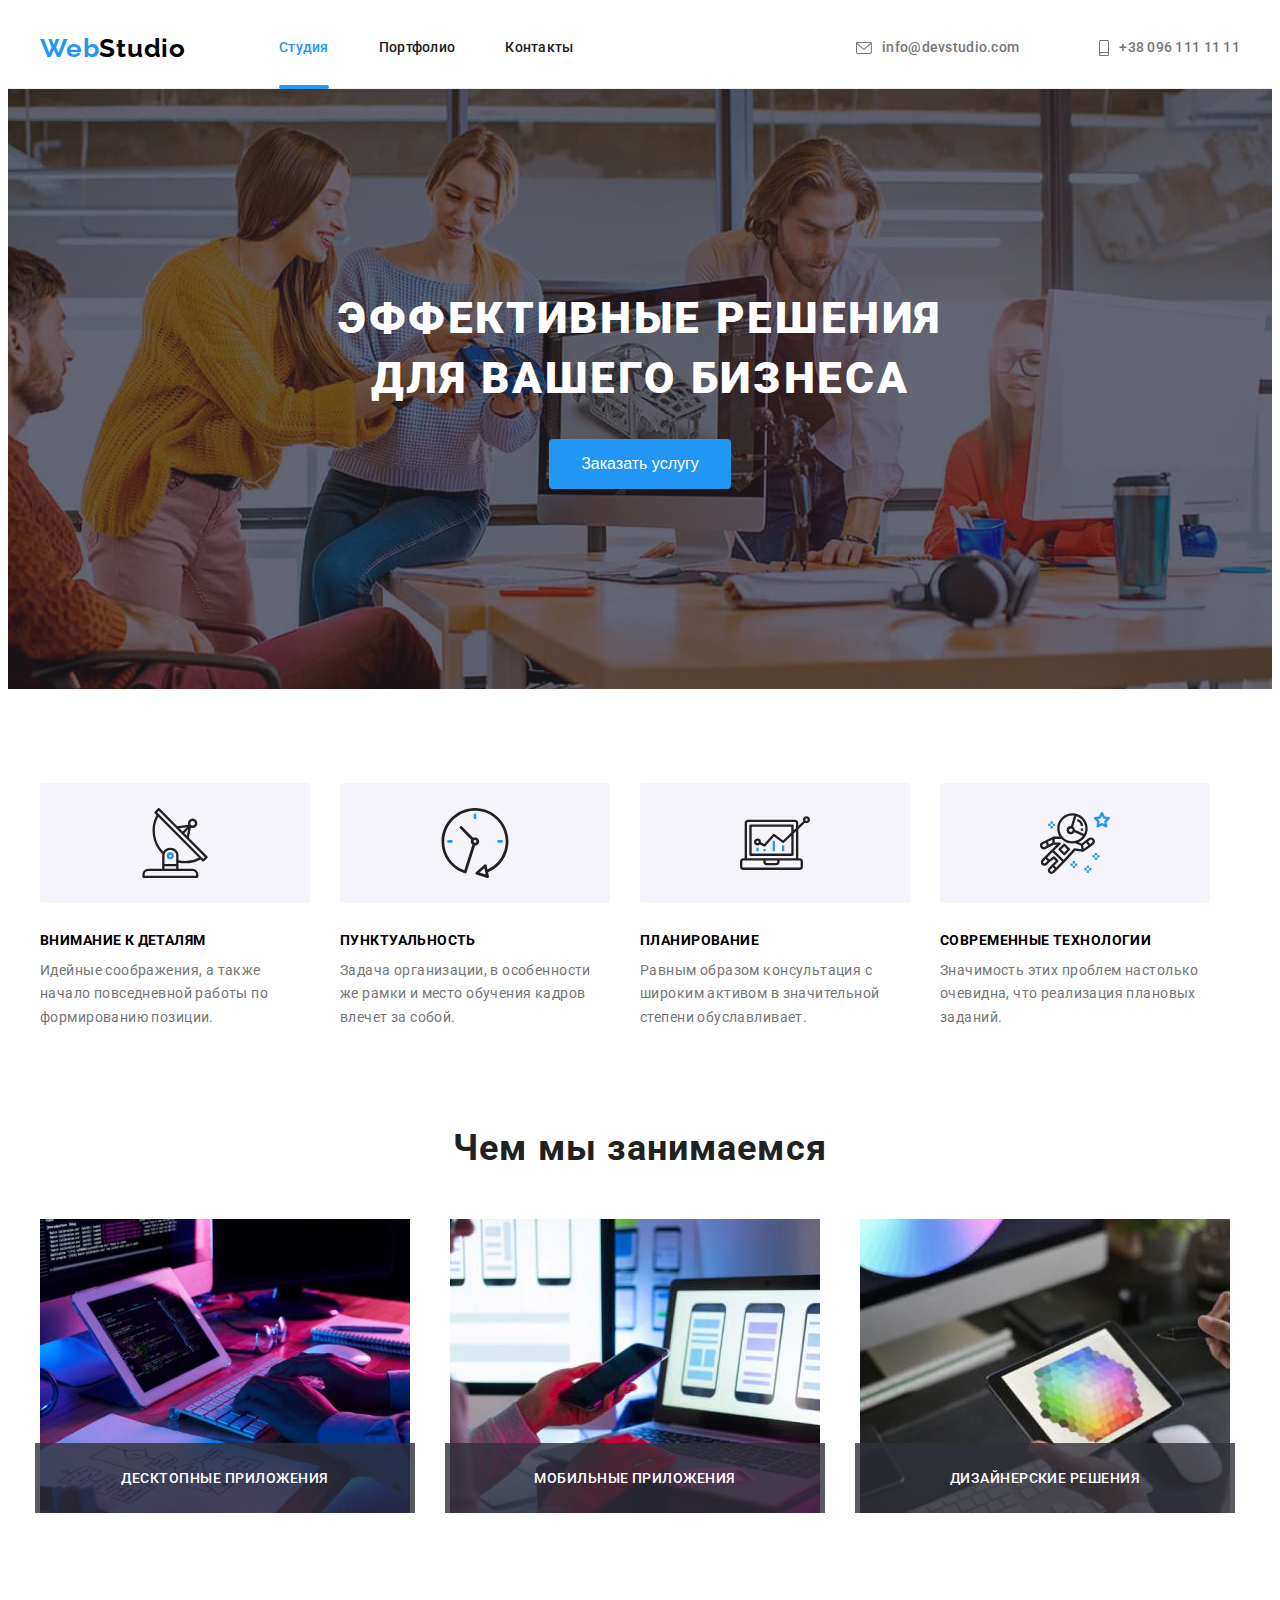
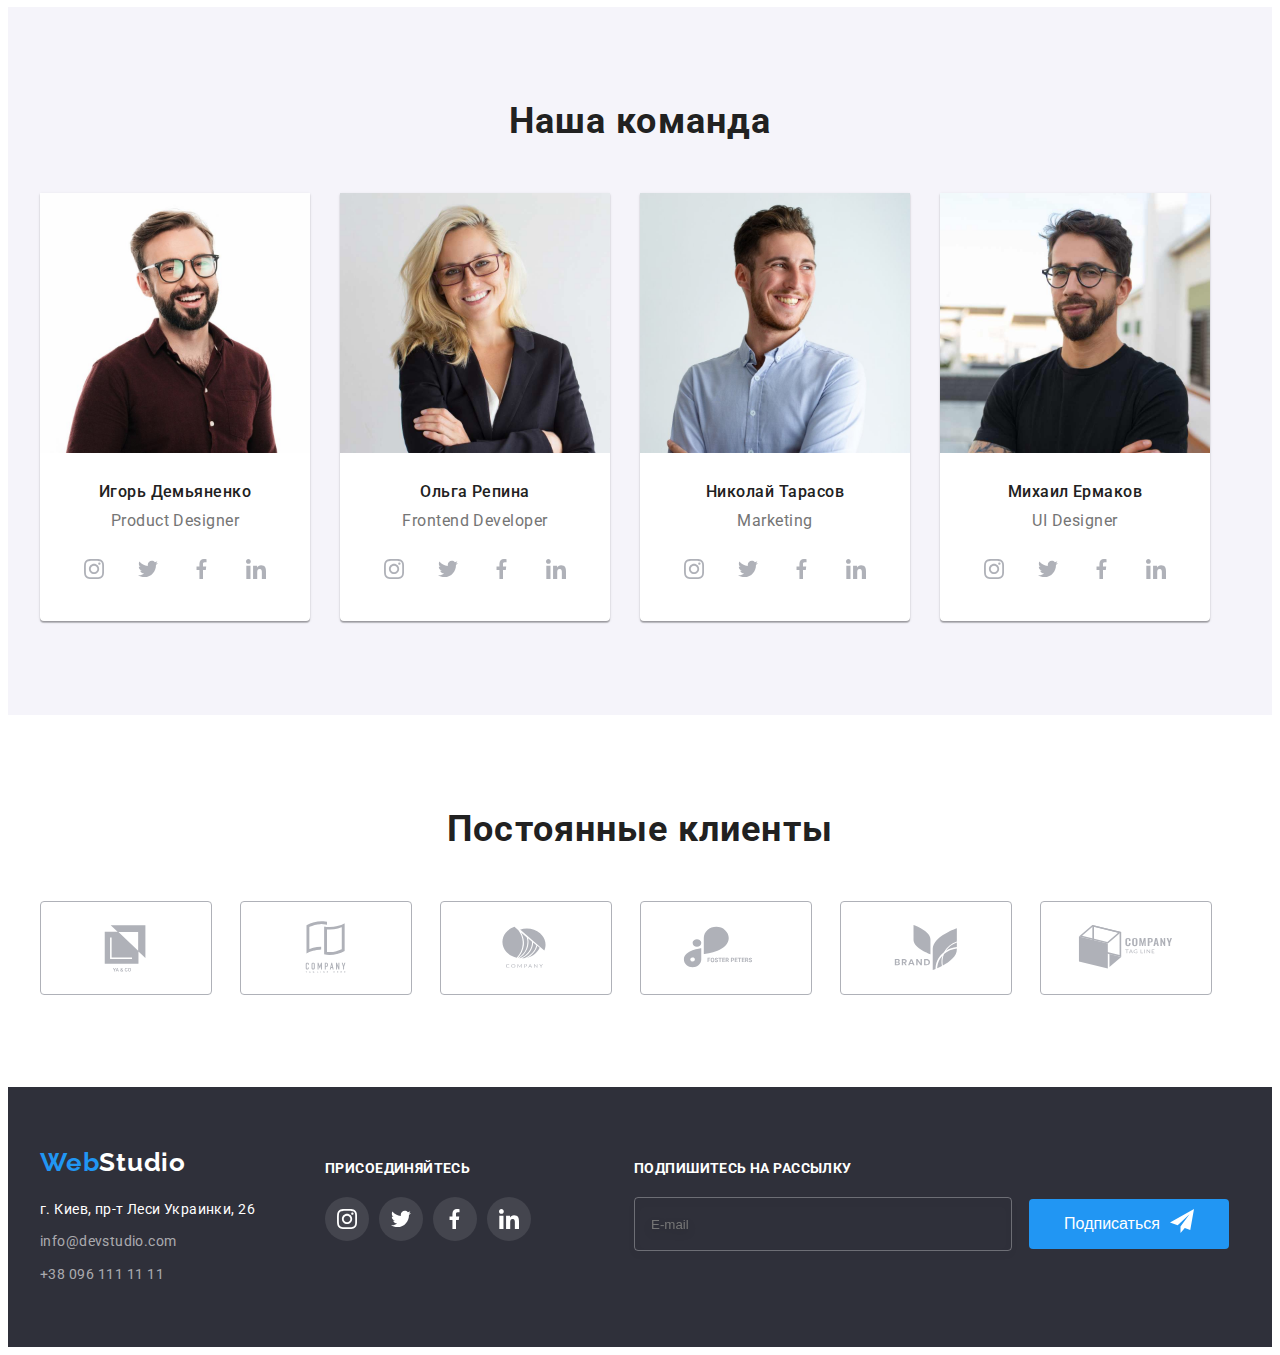
==== index.html @ b02fe703 "Добавляет файлы предыдущей работы goit-markup-hw-06" ====
<!DOCTYPE html>
<html lang="ru">

<head>
    <meta charset="UTF-8">
    <meta http-equiv="X-UA-Compatible" content="IE=edge">
    <meta name="viewport" content="width=device-width, initial-scale=1.0">
    <title>WebStudio</title>
    <link rel="preconnect" href="https://fonts.googleapis.com">
    <link rel="preconnect" href="https://fonts.gstatic.com" crossorigin>
    <link
        href="https://fonts.googleapis.com/css2?family=Raleway:wght@700&family=Roboto:wght@400;500;700;900&display=swap"
        rel="stylesheet">
    <link rel="stylesheet" href="https://cdnjs.cloudflare.com/ajax/libs/modern-normalize/1.1.0/modern-normalize.min.css"
        integrity="sha512-wpPYUAdjBVSE4KJnH1VR1HeZfpl1ub8YT/NKx4PuQ5NmX2tKuGu6U/JRp5y+Y8XG2tV+wKQpNHVUX03MfMFn9Q=="
        crossorigin="anonymous" referrerpolicy="no-referrer" />
    <link rel="stylesheet" href="./css/styles.css">
</head>

<body>
<!-- Header -->
    <header class="header">
        <div class="container">
            <nav class="header-navigation">
                <a class="header-logo" href="./"><span class="web">Web</span>Studio</a>
                
                <ul class="header-list list link">
                    <li class="header-item">
                        <a class="link current" href="./index.html"> Студия</a>
                    </li>
                    <li class="header-item">
                        <a class="link" href="./portfolio.html"> Портфолио</a>
                    </li>
                    <li class="header-item">
                        <a href="./" class="link"> Контакты</a>
                    </li>
                </ul>
            </nav>

<!-- Header contacts -->
            <ul class="header-contacts list">
                <li class="contacts-item">
                    <a class="header-mail link icon-mail" href="mailto:info@devstudio.com">
                        <svg class="icon-mail" width="16" height="12">
                            <use href="./images/sprite.svg#icon-envelope"></use>
                        </svg>info@devstudio.com
                    </a>
                </li>
                
                <li class="contacts-item">
                    <a class="header-tel link icon-smartphone" href="tel:+380961111111">
                        <svg class="icon-tel" width="10" height="16">
                            <use href="./images/sprite.svg#icon-smartphone"></use>
                        </svg>+38 096 111 11 11
                    </a>
                </li>
            </ul>
        </div>
    </header>
<!-- Main content -->    
    <main>
<!-- Banner Hero -->
        <section class="banner">
            <div class="banner-container">
                <h1 class="banner-content">
                    Эффективные решения для вашего бизнеса
                </h1>
                <button class="button-order" type="button" data-modal-open>Заказать услугу</button>
                </div>
        </section>

<!-- Features WebStudio -->
        <section class="features">
            <div class="container">
<!-- Visually hidden content -->
                <div class="visually-hidden">
                    <h2 class="section-title">Особенности и преимущества WebStudio</h2>
                </div>
                    <ul class="features-list list">
                        <li class="features-item icon-attention">
                            <h3 class="list-title">Внимание к деталям</h3>
                            <p class="text-item">Идейные соображения, а также начало повседневной работы по формированию
                                позиции.</p>
                        </li>
                        <li class="features-item icon-punctuality">
                            <h3 class="list-title">Пунктуальность</h3>
                            <p class="text-item">Задача организации, в особенности же рамки и место обучения кадров влечет
                                за собой.</p>
                        </li>
                        <li class="features-item icon-planning">
                            <h3 class="list-title">Планирование</h3>
                            <p class="text-item">Равным образом консультация с широким активом в значительной степени
                                обуславливает.</p>
                        </li>
                        <li class="features-item icon-technologies">
                            <h3 class="list-title">Современные технологии</h3>
                            <p class="text-item">Значимость этих проблем настолько очевидна, что реализация плановых
                                заданий.</p>
                        </li>
                    </ul>
            </div>

        </section>
<!-- Products -->
        <section class="section">
            <div class="container">
                <h2 class="section-title">Чем мы занимаемся</h2>
                <ul class="products-list list">

                    <li class="products-item">
                        <a class="products-picture link" href="">
                        <img src="./images/box1.jpg" width="370" height="294" alt="Разработка">
                        <h3 class="picture-title">Десктопные приложения</h3> 
                    </a>
                    </li>
                    
                    <li class="products-item">
                        <a class="products-picture link" href="">
                        <img src="./images/box2.jpg" width="370" height="294" alt="Адаптация">
                        <h3 class="picture-title">Мобильные приложения</h3>
                        </a>
                    </li>

                    <li class="products-item">
                        <a class="products-picture link" href="">
                        <img src="./images/box3.jpg" width="370" height="294" alt="Тестирование">
                        <h3 class="picture-title">Дизайнерские решения</h3>
                        </a> 
                    </li>
                </ul>
            </div>
        </section>
<!-- Team -->
        <section class="section-team">
            <div class="container">
                <h2 class="section-title">Наша команда</h2>
                <ul class="team-list list">
                    <li class="team-item">
                        <img src="./images/IgorDemyanenko.jpg" width="270" height="260" alt="Игорь Демьяненко">
                        <div class="card-footer">
                        <h3 class="employee-name">Игорь Демьяненко</h3>
                        <p class="position">Product Designer</p>
                        <!-- Team social -->
                        <ul class="social-bar list">
                            <li class="social-item">
                                <a class="social-link" href="#">
                                    <svg class="social-icon" width="20" height="20">
                                        <use href="./images/sprite.svg#icon-instagram"></use>
                                    </svg>
                                </a>
                        
                            </li>
                            <li class="social-item">
                                <a class="social-link" href="#">
                                    <svg class="social-icon" width="20" height="20">
                                        <use href="./images/sprite.svg#icon-twitter"></use>
                                    </svg>
                                </a>
                            </li>
                            <li class="social-item">
                                <a class="social-link" href="#">
                                    <svg class="social-icon" width="20" height="20">
                                        <use href="./images/sprite.svg#icon-f-letter"></use>
                                    </svg>
                                </a>
                            </li>
                        
                            <li class="social-item">
                                <a class="social-link" href="#">
                                    <svg class="social-icon" width="20" height="20">
                                        <use href="./images/sprite.svg#icon-linkedin"></use>
                                    </svg>
                                </a>
                            </li>
                        </ul>
                        </div>
                    </li>
                    <li class="team-item">
                        <img src="./images/OlhaRepina.jpg" width="270" height="260" alt="Ольга Репина">
                        <div class="card-footer">
                        <h3 class="employee-name">Ольга Репина</h3>
                        <p class="position">Frontend Developer</p>
                        <!-- Team social -->
                        <ul class="social-bar list">
                            <li class="social-item">
                                <a class="social-link" href="#">
                                    <svg class="social-icon" width="20" height="20">
                                        <use href="./images/sprite.svg#icon-instagram"></use>
                                    </svg>
                                </a>
                        
                            </li>
                            <li class="social-item">
                                <a class="social-link" href="#">
                                    <svg class="social-icon" width="20" height="20">
                                        <use href="./images/sprite.svg#icon-twitter"></use>
                                    </svg>
                                </a>
                            </li>
                            <li class="social-item">
                                <a class="social-link" href="#">
                                    <svg class="social-icon" width="20" height="20">
                                        <use href="./images/sprite.svg#icon-f-letter"></use>
                                    </svg>
                                </a>
                            </li>
                        
                            <li class="social-item">
                                <a class="social-link" href="#">
                                    <svg class="social-icon" width="20" height="20">
                                        <use href="./images/sprite.svg#icon-linkedin"></use>
                                    </svg>
                                </a>
                            </li>
                        </ul>
                        </div>
                    </li>
                    <li class="team-item">
                        <img src="./images/NikolayTarasov.jpg" width="270" height="260" alt="Николай Тарасов">
                        <div class="card-footer">
                        <h3 class="employee-name">Николай Тарасов</h3>
                        <p class="position">Marketing</p>
                        <!-- Team social -->
                        <ul class="social-bar list">
                            <li class="social-item">
                                <a class="social-link" href="#">
                                    <svg class="social-icon" width="20" height="20">
                                        <use href="./images/sprite.svg#icon-instagram"></use>
                                    </svg>
                                </a>
                        
                            </li>
                            <li class="social-item">
                                <a class="social-link" href="#">
                                    <svg class="social-icon" width="20" height="20">
                                        <use href="./images/sprite.svg#icon-twitter"></use>
                                    </svg>
                                </a>
                            </li>
                            <li class="social-item">
                                <a class="social-link" href="#">
                                    <svg class="social-icon" width="20" height="20">
                                        <use href="./images/sprite.svg#icon-f-letter"></use>
                                    </svg>
                                </a>
                            </li>
                        
                            <li class="social-item">
                                <a class="social-link" href="#">
                                    <svg class="social-icon" width="20" height="20">
                                        <use href="./images/sprite.svg#icon-linkedin"></use>
                                    </svg>
                                </a>
                            </li>
                        </ul>
                        </div>
                    </li>
                    <li class="team-item">
                        <img src="./images/MikhailErmakov.jpg" width="270" height="260" alt="Михаил Ермаков">
                        <div class="card-footer">
                        <h3 class="employee-name">Михаил Ермаков</h3>
                        <p class="position">UI Designer</p>
                        <!-- Team social -->
                        <ul class="social-bar list">
                            <li class="social-item">
                                <a class="social-link" href="#">
                                    <svg class="social-icon" width="20" height="20">
                                        <use href="./images/sprite.svg#icon-instagram"></use>
                                    </svg>
                                </a>
                        
                            </li>
                            <li class="social-item">
                                <a class="social-link" href="#">
                                    <svg class="social-icon" width="20" height="20">
                                        <use href="./images/sprite.svg#icon-twitter"></use>
                                    </svg>
                                </a>
                            </li>
                            <li class="social-item">
                                <a class="social-link" href="#">
                                    <svg class="social-icon" width="20" height="20">
                                        <use href="./images/sprite.svg#icon-f-letter"></use>
                                    </svg>
                                </a>
                            </li>
                        
                            <li class="social-item">
                                <a class="social-link" href="#">
                                    <svg class="social-icon" width="20" height="20">
                                        <use href="./images/sprite.svg#icon-linkedin"></use>
                                    </svg>
                                </a>
                            </li>
                        </ul>
                        </div>
                    </li>
                </ul>
            </div>
        </section>
<!-- Clients -->
        <section class="section">
            <div class="container">
                <h2 class="section-title">Постоянные клиенты</h2>
                
                <ul class="clients-list list">
                    <li class="clients-item">
                        <a href="" class="client-link link">
                        <svg class="icon-client" width="106" height="60">
                            <use href="./images/sprite.svg#icon-Logo-one"></use>
                        </svg>
                    </a>
                    </li>
                    
                    <li class="clients-item">
                        <a href="" class="client-link link">
                            <svg class="icon-client" width="106" height="60">
                                <use href="./images/sprite.svg#icon-Logo-two"></use>
                            </svg>
                        </a>
                    </li>

                    <li class="clients-item">
                        <a href="" class="client-link link">
                            <svg class="icon-client" width="106" height="60">
                                <use href="./images/sprite.svg#icon-Logo-three"></use>
                            </svg>
                        </a>
                    </li>

                    <li class="clients-item">
                        <a href="" class="client-link link">
                            <svg class="icon-client" width="106" height="60">
                                <use href="./images/sprite.svg#icon-Logo-four"></use>
                            </svg>
                        </a>
                    </li>

                    <li class="clients-item">
                        <a href="" class="client-link link">
                            <svg class="icon-client" width="106" height="60">
                                <use href="./images/sprite.svg#icon-Logo-five"></use>
                            </svg>
                        </a>
                    </li>

                    <li class="clients-item">
                        <a href="" class="client-link link">
                            <svg class="icon-client" width="106" height="60">
                                <use href="./images/sprite.svg#icon-Logo-six"></use>
                            </svg>
                        </a>
                    </li>
                </ul>
            </div>
        </section>
    </main>
<!-- Footer -->
    <footer class="footer">
        <div class="container-footer">
            <div class="footer-address">
                    <a class="footer-logo link" href="/"><span class="web">Web</span>Studio</a>
                    <address>
                    <ul class="footer-list list">
                        <li class="address"> <a href="https://goo.gl/maps/QAPjnCz2YvxkVtEf7" target="_blank" rel="noopener noreferrer"
                            class="address">г. Киев, пр-т Леси Украинки, 26</a></li>
                        <li class="mail-footer"><a class="footer-mail" href="mailto:info@devstudio.com">info@devstudio.com</a></li>
                        <li class="tel-footer"><a class="footer-tel" href="tel:+380961111111">+38 096 111 11 11</a></li>
                    </ul>
                    </address>
            </div>
                
            <div class="container-join">
                <p class="footerjoin-text">Присоединяйтесь</p>
                <ul class="footer-socialbar list">
                    <li class="footer-socialitem">
                        <a class="footer-sociallink" href="#">
                            <svg class="icon-join" width="20" height="20">
                                <use href="./images/sprite.svg#icon-instagram"></use>
                            </svg>
                        </a>
                    </li>
                    <li class="footer-socialitem">
                        <a class="footer-sociallink" href="#">
                            <svg class="icon-join" width="20" height="20">
                                <use href="./images/sprite.svg#icon-twitter"></use>
                                </svg>
                        </a>
                    </li>
                    <li class="footer-socialitem">
                        <a class="footer-sociallink" href="#">
                            <svg class="icon-join" width="20" height="20">
                                <use href="./images/sprite.svg#icon-f-letter"></use>
                            </svg>
                        </a>
                    </li>
                    <li class="footer-socialitem">
                        <a class="footer-sociallink" href="#">
                            <svg class="icon-join" width="20" height="20">
                                <use href="./images/sprite.svg#icon-linkedin"></use>
                            </svg>
                        </a>
                    </li>
                </ul>
            </div>
<!-- Footer Subscribe -->
                <div class="footer-subscribe">
                    <p class="footer-subscribe-text">Подпишитесь на рассылку</p>
                    <form autocomplete="on">
                        <label class="subscribe-label">
                        <input class="field-subscribe" type="email" name="subscribe-email" placeholder="E-mail">
                        </label>
                        <button class="button-submit" type="submit">Подписаться<svg class="icon-send" width="24" height="24">
                            <use href="./images/icons.svg#icon-icon-send"></use>
                        </svg>
                        </button>
                    </form>
                </div>
        </div>

</footer>
<!-- Modal -->
        <div class="backdrop is-hidden" data-modal>
            <div class="modal">
                <button type="button" class="modal-button" data-modal-close>
                    <svg class="close-icon" width="11" height="11">
                        <use href="./images/sprite.svg#icon-modal-closebtn"></use>
                    </svg>
                </button>
<!-- Form -->
        <form class="field-form">
            <p class="field-form-title">Оставьте свои данные, мы вам перезвоним</p>
            <div class="field-input-icon">
            <label class="field-label">
                <span class="mark">Имя</span>
                <input class="field-input" type="text" id="input-name" name="name">
                <svg class="field-icon" width="18" height="18">
                <use href="./images/icons.svg#icon-person-black"></use>
                </svg>
            </label>
            </div>
            <div class="field-input-icon">
            <label class="field-label">
                <span class="mark">Телефон</span>
                <input class="field-input" type="tel" id="input-tel" name="tel">
                <svg class="field-icon" width="18" height="18">
                <use href="./images/icons.svg#icon-phone-black"></use>
                </svg>
            </label>
            </div>
            <div class="field-input-icon">
            <label class="field-label">
                <span class="mark">Почта</span>
                <input class="field-input" type="email" id="input-email" name="email">
                <svg class="field-icon" width="18" height="18">
                <use href="./images/icons.svg#icon-email-black"></use>
                </svg>
            </label>
            </div>
            <label class="textarea-label">
                <span class="mark">Комментарий</span>
                <textarea class="field-textarea" name="textarea" placeholder="Введите текст"></textarea>
            </label>
<!-- Checkbox -->
            <div class="modal-form-field" >
                <input type="checkbox" id="check" name="policy" class="visually-hidden checkbox"> 
                <label for="check" class="check-label">
                    <span class="icon-check" >
                        <svg class="checkbox-icon" width="11" height="8">
                            <use href="./images/icons.svg#icon-icon-check-Vector"></use>
                            </svg>
                    </span>
                <span class="checkbox-text">Соглашаюсь с рассылкой и принимаю <span class="checkbox-text">
                    <a class="checkbox-link" href="">Условия договора</a></span>
            </div>
<!-- Send button -->
            <div class="btn-area">
            <button class="send-btn" type="submit">Отправить</button>
            </div>
        </form>
    </div>
</div>
<script src="./js/modal.js"></script>

<!-- Forms beta -->

</body>
</html>
<!-- Fin -->
---- css/styles.css ----
:root {
  --primary-text-color: #757575;
  --title-text-color: #212121;
  --accent-color: #2196f3;
  --white-bgc-text-color: #ffffff;
  --black-text-color: #000000;
  --hero-footer-bgc: #2f303a;
  --secondary-bgc: #f5f4fa;
  --footer-phone-mail-text: rgba(255, 255, 255, 0.6);
  --footer-social-bgc: rgba(255, 255, 255, 0.1);
  --icon-normal-color: #afb1b8;
  --bcg-overlay-color: rgba(33, 150, 243, 0.9);
  --backdrop-bgc: rgba(0, 0, 0, 0.2);
  --card-set-gap: 30px;
  --animation-duration-hw-05: 250ms;
  --bezier-hw-05: cubic-bezier(0.4, 0, 0.2, 1);
}

/* The main parameters of styling and utilits */

body {
  background-color: var(--white-bgc-text-ciolor);
  color: var(--primary-text-color);
  font-family: Roboto, sans-serif;
  letter-spacing: 0.03em;
}

p,
h1,
h2,
h3,
h4,
h5,
h6 {
  margin-top: 0;
  margin-bottom: 0;
}

ul {
  margin-top: 0;
  margin-bottom: 0;
  padding-left: 0;
}

.list {
  list-style: none;
}

.link {
  text-decoration: none;
}

.visually-hidden {
  position: absolute;
  width: 1px;
  height: 1px;
  margin: -1px;
  padding: 0;
  overflow: hidden;
  border: 0;
  clip: rect(0 0 0 0);
}

.container {
  width: 1200px;
  padding-left: 15px;
  padding-right: 15px;
  margin: 0 auto;
  /* outline: 5px solid tomato; */
}

.section-title {
  color: var(--title-text-color);
  font-size: 36px;
  line-height: 1.16;
  text-align: center;
  letter-spacing: 0.03em;
}

.section {
  padding-top: 94px;
  padding-bottom: 94px;
}

/* Logo */

.header-logo {
  display: flex;
  margin-right: 93px;
}

.header-logo {
  color: var(--black-text-color);
  font-family: Raleway, sans-serif;
  font-style: normal;
  font-weight: 700;
  font-size: 26px;
  line-height: 1.19;
  letter-spacing: 0.03em;
  text-decoration: none;
  transition: color var(--animation-duration-hw-05) var(--bezier-hw-05);
}
.header-logo:hover,
.header-logo:focus {
  color: var(--accent-color);
  /* transition: var(--animation-duration-hw-05) var(--bezier-hw-05); */
}

.web {
  color: var(--accent-color);
  font-family: Raleway;
  font-style: normal;
  font-weight: 700;
  font-size: 26px;
  line-height: 1.19;
  letter-spacing: 0.03em;
  text-decoration: none;
}

.web {
  display: flex;
}

/* Navigation in the site header */

.header-list .link {
  display: block;
  color: var(--title-text-color);
  font-weight: 500;
  font-size: 14px;
  line-height: 1.14;
  letter-spacing: 0.02em;
  text-decoration: none;
  padding-top: 32px;
  padding-bottom: 32px;
  /* transition: color var(--animation-duration) var(--bezier-hw-05); */
}

.header {
  border-bottom: 1px solid #ececec;
}

.header .container {
  display: flex;
  align-items: center;
}

.header-navigation {
  display: flex;
  align-items: center;
}

.header-list .link:hover,
.header-list .link:focus {
  color: var(--accent-color);
}
.header-list .link.current {
  color: var(--accent-color);
}

.header-list {
  display: flex;
}

.header-item:not(:last-child) {
  margin-right: 50px;
}

/* Underline */

.header-item .link {
  display: block;
  padding-top: 32px;
  padding-bottom: 32px;
  font-weight: 500;
  font-size: 14px;
  line-height: 1.14;
  letter-spacing: 0.02em;
  color: var(--title-text-color);
  position: relative;
  transition: color var(--animation-duration-hw-05) var(--bezier-hw-05);
  /* outline: 5px solid tomato; */
}

.current::after {
  content: '';
  display: block;
  position: absolute;
  left: 0;
  width: 100%;
  height: 4px;
  bottom: -1px;
  background-color: var(--accent-color);
  border-radius: 2px;
  opacity: 0;
  transition: opacity var(--animation-duration-hw-05) var(--bezier-hw-05);
}

.header-item .link:hover::after {
  opacity: 1;
}

.header-list .link.current::after {
  color: var(--accent-color);
  opacity: 1;
}

/* Header contacts */

.header-contacts {
  display: flex;
}

.contacts-item:not(:last-child) {
  margin-right: 50px;
  box-sizing: border-box;
  margin-right: 30px;
}

.header-mail,
.header-tel {
  display: flex;
  align-items: center;
  color: var(--primary-text-color);
  font-size: 14px;
  font-weight: 500;
  line-height: 1.14;
  letter-spacing: 0.02em;
  padding-top: 32px;
  padding-bottom: 32px;
  text-decoration: none;
  transition: color var(--animation-duration-hw-05) var(--bezier-hw-05);
}

.icon-mail,
.icon-tel {
  margin-right: 10px;
  fill: currentColor;
}

.header-mail {
  margin-right: 50px;
}

.header-mail:hover,
.header-mail:focus {
  color: var(--accent-color);

}

.header-tel:hover,
.header-tel:focus {
  color: var(--accent-color);
}

.header-contacts {
  display: flex;
  margin-left: auto;
}

/* Main page content */
/* Banner Hero */

.banner {
  padding-top: 200px;
  padding-bottom: 200px;
  background: var(--hero-footer-bgc);
  background-image: linear-gradient(to right, rgba(47, 48, 58, 0.4), rgba(47, 48, 58, 0.4)),
    url('../images/hero-bg-main.jpg');
  background-repeat: no-repeat;
  background-position: center;
  background-size: auto;
}

.banner-container {
  width: 696px;
  margin: 0 auto;
}

.banner-content {
  text-align: center;
  font-size: 44px;
  font-weight: 900;
  line-height: 1.36;
  text-transform: uppercase;
  color: var(--white-bgc-text-color);
  letter-spacing: 0.06em;
}

.button-order {
  font-size: 16px;
  line-height: 1.87;
  font-weight: 500;
  cursor: pointer;
  color: var(--white-bgc-text-color);
  background: var(--accent-color);
  display: block;
  margin: 0 auto;
  margin-top: 30px;
  border-radius: 4px;
  padding-top: 10px;
  padding-right: 32px;
  padding-bottom: 10px;
  padding-left: 32px;
  border: 0;
}

.button-order:hover,
.button-order:focus {
  background: var(--accent-color);
  box-shadow: 0px 4px 4px rgba(0, 0, 0, 0.15);
  border-radius: 4px;
  color: var(--white-bgc-text-color);
}

/* Modal */

.backdrop {
  position: fixed;
  width: 100vw;
  height: 100vh;
  background-color: var(--backdrop-bgc);
  top: 0;
  transition: opacity var(--animation-duration-hw-05), visibility var(--animation-duration-hw-05);
}

.modal {
  position: absolute;
  width: 528px;
  min-height: 581px;
  background-color: var(--white-bgc-text-color);
  box-shadow: 0px 1px 3px rgba(0, 0, 0, 0.12), 0px 1px 1px rgba(0, 0, 0, 0.14),
    0px 2px 1px rgba(0, 0, 0, 0.2);
  border-radius: 4px;
  left: 50%;
  top: 50%;
  transform: translate(-50%, -50%);
  padding: 30px;
}

.modal-button {
  width: 30px;
  height: 30px;
  border: 1px solid rgba(0, 0, 0, 0.1);
  background-color: unset;
  border-radius: 50%;
  position: absolute;
  top: 8px;
  right: 8px;
  transition: color var(--animation-duration-hw-05) var(--bezier-hw-05), fill var(--animation-duration-hw-05) var(--bezier-hw-05);
}

.close-icon {
  transition: fill var(--animation-duration-hw-05) var(--bezier-hw-05), fill var(--animation-duration-hw-05) var(--bezier-hw-05);
}

.modal-button:focus .close-icon,
.modal-button:hover .close-icon {
  fill: var(--accent-color);
}

.backdrop.is-hidden {
  opacity: 0;
  visibility: hidden;
  pointer-events: none;
}

 /* ------------FORM--------------------- */
  .field-form {
  display: flex;
  flex-direction: column;
  width: 448px;
  /* height: 342px; */
  /* padding-left: 41px;
  padding-right: 39px; */
}

.field-form-title {
margin-top: 2px;
margin-bottom: 15px;
font-family: Roboto;
font-style: normal;
font-weight: bold;
font-size: 20px;
line-height: 1.15;
text-align: center;
letter-spacing: 0.03em;
color: var(--title-text-color);
}

.field-input-icon {
  position: relative;
  margin-bottom: 10px;
}

.field-label {
  display: flex;
  flex-direction: column;
}

.mark {
  font-family: Roboto;
  font-style: normal;
  font-weight: normal;
  font-size: 12px;
  line-height: 1.16;
  letter-spacing: 0.01em;
  color: var(--primary-text-color);
  margin-bottom: 4px;
}

.field-input {
  width: 100%;
  height: 40px;
  padding-left: 42px;
  border: 1px solid rgba(33, 33, 33, 0.2);
  border-radius: 4px;
  outline: none;
  transition: border var(--animation-duration-hw-05) var(--bezier-hw-05);
}

.field-icon {
  position: absolute;
  top: 50%;
  left: 12px;
}

.field-input:hover,
.field-input:focus {
  border-color: #188ce8;
  cursor: pointer;
}

.field-input:focus + .field-icon {
  fill: #188ce8;
}

.field-textarea {
  width: 100%;
  height: 120px;
  border: 1px solid rgba(33, 33, 33, 0.2);
  box-sizing: border-box;
  border-radius: 4px;
  padding: 12px 16px;
  resize: none;
  outline: none;
  transition: border var(--animation-duration-hw-05) var(--bezier-hw-05);
}

.field-textarea:hover,
.field-textarea:focus {
  border-color: #188ce8;
  cursor: pointer;
}

.textarea-label {
  display: flex;
  flex-direction: column;
  margin-bottom: 20px;
}

.field-textarea::placeholder {
  font-family: Roboto;
  font-style: normal;
  font-weight: normal;
  font-size: 12px;
  line-height: 1.16;
  letter-spacing: 0.01em;
  color: rgba(117, 117, 117, 0.5);
}

/* Checkbox */

.checkbox {
  transition: border var(--animation-duration-hw-05) var(--bezier-hw-05);
}

.checkbox-label {
  display: flex;
  align-items: center;
  margin-bottom: 30px;
  text-align: center;
  cursor: pointer;
}

.check-label {
display: flex;
align-items: center;
margin-bottom: 30px;
text-align: center;
cursor: pointer;
}

/* 
.check-label::before {
  content: " ";
  border: 2px solid var(--title-text-color);
  border-radius: 2px;
  width: 16px;
  height: 15px;
  margin-right: 5px;
} */

/* .checkbox:checked + .check-label::before {
  background: var(--accent-color);
  background-image: url(../images/icon\ check.svg);
  border: none;
  background-repeat: no-repeat;
  background-size: contain;
  background-position: center;
} */

.icon-check {
  display: flex;
  align-items: center;
  justify-content: center;
  border: 2px solid var(--title-text-color);
  border-radius: 2px;
  width: 16px;
  height: 15px;
  margin-right: 5px;
  fill: var(--white-bgc-text-color);
}

.checkbox:checked + .check-label .icon-check {
  background: var(--accent-color);
  border: transparent;
  transition: background-color var(--animation-duration-hw-05) var(--bezier-hw-05);
}

/* .icon-check:hover,
.icon-check:focus {
  border: 2px solid var(--accent-color);
} */

.checkbox-text {
  font-family: Roboto;
  font-style: normal;
  font-weight: normal;
  font-size: 14px;
  line-height: 1.71;
  letter-spacing: 0.03em;
  color: var(--primary-text-color);
}

.checkbox-link {
  font-family: Roboto;
  font-style: normal;
  font-weight: normal;
  font-size: 14px;
  line-height: 1.71;
  letter-spacing: 0.03em;
  color: var(--accent-color);
}

/* 
.checkbox {
  transition: border var(--animation-duration-hw-05) var(--bezier-hw-05);
}

.checkbox:checked + .checkbox-label::before {
  background: var(--accent-color);
  background-image: url(../images/icon-check-Vector.svg);
  border: none;
  background-repeat: no-repeat;
  background-size: cover;
  background-position: center;
}

 */

.btn-area {
  display: flex;
  justify-content: center;
}

.send-btn {
  width: 200px;
  height: 50px;
  font-weight: 700;
  font-size: 16px;
  line-height: 1.87;
  letter-spacing: 0.06em;
  color: var(--white-bgc-text-color);
  background-color: var(--accent-color);
  box-shadow: 0px 4px 4px rgba(0, 0, 0, 0.15);
  border: transparent;
  border-radius: 4px;
  transition: background-color var(--animation-duration-hw-05) var(--bezier-hw-05);
}

.send-btn:hover,
.send-btn:focus {
  background-color: #188ce8;
  cursor: pointer;
}

/* Features WebStudio */

.features {
  padding-top: 94px;
}

.features-list {
  display: flex;
}

.features-item {
  margin-right: 30px;
  width: 270px;
  height: 251px;
  justify-content: center;
  width: 1200px;
}

.features-item::before {
  display: block;
  content: '';
  width: 270px;
  height: 120px;
  background-size: contain;
  background-position: center;
  background: #f5f4fa;
  border-radius: 4px;
}

.icon-attention::before {
  background-image: url(../images/antenna-one.svg);
  background-position: center;
  background-size: auto;
  background-repeat: no-repeat;
}

.icon-punctuality::before {
  background-image: url(../images/clock-one.svg);
  background-position: center;
  background-size: auto;
  background-repeat: no-repeat;
}

.icon-planning::before {
  background-image: url(../images/diagram-one.svg);
  background-position: center;
  background-size: auto;
  background-repeat: no-repeat;
}

.icon-technologies::before {
  background-image: url(../images/astronaut-one.svg);
  background-position: center;
  background-size: auto;
  background-repeat: no-repeat;
}

.list-title {
  margin-bottom: 10px;
  font-style: normal;
  font-weight: bold;
  font-size: 14px;
  line-height: 1.14;
  letter-spacing: 0.03em;
  text-transform: uppercase;
  color: var(--black-text-color);
  margin-top: 30px;
}

.list-title:last-child {
  margin-right: 0;
}

.text-item {
  font-style: 400;
  font-size: 14px;
  line-height: 1.71;
  letter-spacing: 0.03em;
  color: var(--primary-text-color);
}

/* Products */

.products {
  padding-top: 94px;
  padding-bottom: 94px;
}

.products-list {
  display: flex;
  margin-top: 50px;
  margin-left: -30px;
}

/* .products-item:not(:last-child) {
  margin-right: 30px;
} */

.products-picture {
  display: flex;
  justify-content: center;
  align-items: center;
}

/* .products-picture::after {
  content: '';
  position: absolute;
  width: 100%;
  background-color: var(--white-bgc-text-color);
  height: 70px;
  bottom: 0;
  background: rgba(47, 48, 58, 0.8);
} */

.section-title {
  font-weight: 700;
  font-size: 36px;
  line-height: 1.16;
  text-align: center;
  color: var(--title-text-color);
  margin-bottom: 50px;
}

.products-list .products-item {
  display: flex;
  flex-basis: calc(100% / 3 - 30px);
  margin-left: 30px;
  position: relative;
}
.picture-title {
  color: var(--white-bgc-text-color);
  /* z-index: 1; */
  position: absolute;
  font-family: Roboto;
  font-style: normal;
  font-weight: 500;
  text-transform: uppercase;
  bottom: 0;
  font-size: 14px;
  background: rgba(47, 48, 58, 0.8);
  width: 100%;
  height: 70px;
  display: flex;
  align-items: center;
  justify-content: center;
}

/* Team */

.section-team {
  padding-top: 94px;
  padding-bottom: 94px;
  background: var(--secondary-bgc);
}

.team-list {
  display: flex;
  margin-top: 50px;
}

.team-item:not(:last-child) {
  margin-right: 30px;
}

.team-item {
  background-color: var(--white-bgc-text-color);
  border-radius: 5px;
  box-shadow: 0px 1px 3px rgba(0, 0, 0, 0.12), 0px 1px 1px rgba(0, 0, 0, 0.14),
    0px 2px 1px rgba(0, 0, 0, 0.2);
  border-radius: 0px 0px 4px 4px;
}

.card-footer {
  padding-top: 30px;
  padding-bottom: 30px;
}

/* Team social */

.social-bar {
  display: flex;
  justify-content: center;
  margin-top: 16px;
}

.social-item {
  margin-right: 10px;
  width: 44px;
  height: 44px;
  fill: var(--icon-normal-color);
}

.social-item:last-child {
  margin-right: 0;
}

.social-link {
  width: 100%;
  height: 100%;
  display: flex;
  align-items: center;
  justify-content: center;
  border-radius: 50%;
  fill: var(--icon-normal-color);
  background-color: var(--white-bgc-text-color);
  transition: background-color var(--animation-duration-hw-05) var(--bezier-hw-05), fill var(--animation-duration-hw-05) var(--bezier-hw-05);
}

.social-link:hover,
.social-link:focus {
  background-color: var(--accent-color);
  fill: var(--white-bgc-text-color);
}

/* Employee name*/

.employee-name {
  color: var(--title-text-color);
  font-weight: 500;
  font-size: 16px;
  line-height: 1.18;
  letter-spacing: 0.03em;
  text-align: center;
}

/* Employee's position */

.position {
  color: var(--primary-text-color);
  font-size: 16px;
  line-height: 1.18;
  letter-spacing: 0.03em;
  text-align: center;
  padding-top: 10px;
}

/* Clients */

.clients-list {
  display: flex;
  margin-top: 50px;
}

.clients-item {
  width: 170px;
  height: 92px;
}

.clients-item:not(:last-child) {
  margin-right: 30px;
}

.client-link {
  display: flex;
  align-items: center;
  justify-content: center;
  width: 100%;
  height: 100%;
  border: solid 1px var(--icon-normal-color);
  border-radius: 4px;
  cursor: pointer;
  border-color: hover var(--accent-color);
  border-color: focus var(--accent-color);
  color: var(--icon-normal-color);
  transition: color var(--animation-duration-hw-05) var(--bezier-hw-05);
}

.icon-client {
  fill: currentColor;
}

.client-link:hover,
.client-link:focus {
  color: var(--accent-color);
}

/* Footer logo */

.footer {
  display: flex;
  background: var(--hero-footer-bgc);
  padding-top: 60px;
  padding-bottom: 60px;
  margin: 0 auto;
}

.container-footer {
  display: flex;
  width: 1200px;
  padding-left: 15px;
  padding-right: 15px;
  margin: 0 auto;
  /* outline: 2px solid tomato; */
}

.footer-address {
  margin-right: 70px;
  /* outline: 3px solid darkblue; */
}

.footer-logo {
  display: flex;
  color: var(--white-bgc-text-color);
  font-family: Raleway, sans-serif;
  font-style: normal;
  font-weight: 700;
  font-size: 26px;
  line-height: 1.19;
  letter-spacing: 0.03em;
  text-decoration: none;
  /* outline: 2px solid tomato; */
}

/* Footer contacts */

.address {
  color: var(--white-bgc-text-color);
  background-color: var(--hero-footer-bgc);
  font-weight: 400;
  font-size: 14px;
  line-height: 1.71;
  letter-spacing: 0.03em;
  text-decoration: none;
  font-style: normal;
  margin-top: 20px;
  /* outline: 2px solid tomato; */
}

.mail-footer {
  padding-top: 9px;
  font-style: normal;
  /* outline: 2px solid tomato; */
}

.tel-footer {
  padding-top: 9px;
  font-style: normal;
  /* outline: 2px solid tomato; */
}

.footer-mail {
  color: var(--footer-phone-mail-text);
  font-weight: 400;
  font-size: 14px;
  line-height: 1.71;
  letter-spacing: 0.03em;
  text-decoration: none;
  font-style: normal;
  transition: color var(--animation-duration-hw-05) var(--bezier-hw-05);
  /* outline: 2px solid tomato; */
}

.footer-tel {
  color: var(--footer-phone-mail-text);
  font-weight: 400;
  font-size: 14px;
  line-height: 1.71;
  text-decoration: none;
  font-style: normal;
  transition: color var(--animation-duration-hw-05) var(--bezier-hw-05);
  /* outline: 2px solid tomato; */
}

.footer-mail:hover,
.footer-mail:focus {
  color: var(--accent-color);
  background-color: var(--hero-footer-bgc);
}

.footer-tel:hover,
.footer-tel:focus {
  color: var(--accent-color);
  background-color: var(--hero-footer-bgc);
}

/* Footer social */

.container-join {
  color: var(--white-bgc-text-color);
  margin-top: 12px;
  margin-right: 93px;
  /* outline: 2px solid tomato; */
}

.footerjoin-text {
  text-transform: uppercase;
  font-weight: 700;
  font-size: 14px;
  letter-spacing: 0.03em;
  line-height: 1.33;
  margin-bottom: 20px;
}

.footer-socialbar {
  display: flex;
}

.footer-socialitem {
  margin-right: 10px;
  width: 44px;
  height: 44px;
}

.footer-sociallink {
  display: flex;
  width: 100%;
  height: 100%;
  align-items: center;
  justify-content: center;
  border-radius: 50%;
  background-color: var(--footer-social-bgc);
  transition: background-color var(--animation-duration-hw-05) var(--bezier-hw-05), fill var(--animation-duration-hw-05) var(--bezier-hw-05);
}

.icon-join {
  fill: var(--white-bgc-text-color);
}

.footer-sociallink:hover,
.footer-sociallink:focus {
  background-color: var(--accent-color);
  fill: var(--white-bgc-text-color);
}

/* Footer Subscribe */

.footer-subscribe {
  color: var(--white-bgc-text-color);
  margin-top: 12px;
  outline: none;
   /* outline: 2px solid tomato; */
}

.footer-subscribe-text {
  text-transform: uppercase;
  font-weight: 700;
  font-size: 14px;
  letter-spacing: 0.03em;
  line-height: 1.33;
  margin-bottom: 20px;
}

.field-subscribe {
  color: rgba(255, 255, 255, 0.6);
  background-color: transparent;
  width: 358px;
  height: 50px;
  padding-left: 16px;
  outline: none;
  border: 1px solid rgba(255, 255, 255, 0.3);
  filter: drop-shadow(0px 4px 4px rgba(0, 0, 0, 0.15));
  border-radius: 4px;
  transition: border var(--animation-duration-hw-05) var(--bezier-hw-05);
}

.button-submit {
  position: relative;
  width: 200px;
  height: 50px;
  font-size: 16px;
  line-height: 1.87;
  font-weight: 500;
  cursor: pointer;
  color: var(--white-bgc-text-color);
  background: var(--accent-color);
  margin-left: 12px;
  border-radius: 4px;
  padding-top: 10px;
  padding-right: 62px;
  padding-bottom: 10px;
  padding-left: 29px;
  border: 0;
}

.icon-send {
  fill: var(--white-bgc-text-color);
  position: absolute;
  align-items: center;
  justify-content: center;
  margin-left: 10px;
}

/* Portfolio page content */

/* Buttons portfolio filter */

.button {
  color: var(--title-text-color);
  background-color: var(--secondary-bgc);
  font-size: 16px;
  line-height: 1.87;
  font-family: Roboto;
  font-style: normal;
  font-weight: 500;
  text-align: center;
  letter-spacing: 0.06em;
  border-radius: 4px;
  padding: 6px 22px;
  border: 0;
  transition: background-color var(--animation-duration-hw-05) var(--bezier-hw-05), fill var(--animation-duration-hw-05) var(--bezier-hw-05);
}

.button.primary {
  color: var(--white-bgc-text-color);
  background-color: var(--accent-color);
  transition: background-color var(--animation-duration-hw-05) var(--bezier-hw-05), fill var(--animation-duration-hw-05) var(--bezier-hw-05);
}
.button.secondary {
  color: var(--title-text-color);
  background-color: var(--secondary-bgc);
  transition: background-color var(--animation-duration-hw-05) var(--bezier-hw-05), fill var(--animation-duration-hw-05) var(--bezier-hw-05);
}

.button-group {
  display: flex;
  margin-bottom: 50px;
  justify-content: center;
  
}

.button:hover,
.button:focus {
  color: var(--white-bgc-text-color);
  background: var(--accent-color);
  border-radius: 4px;
  box-shadow: 0px 3px 1px rgba(0, 0, 0, 0.1), 0px 1px 2px rgba(0, 0, 0, 0.08),
    0px 2px 2px rgba(0, 0, 0, 0.12);
  border-radius: 4px;
  
}

.group-item {
  display: flex;
  margin-left: 6px;
  transition: color var(--animation-duration-hw-05) var(--bezier-hw-05);
}

/* Portfolio main content */

.portfolio {
  padding-top: 94px;
  padding-bottom: 94px;
}

.card-container {
  justify-content: center;
  width: 1200px;
  padding-left: 15px;
  padding-right: 15px;
  margin: 0 auto;
}

/* Card-set */

.card-set {
  padding: 0;
  margin: 0;
  list-style: none;
  display: flex;
  flex-wrap: wrap;
  margin-left: calc(-1 * var(--card-set-gap));
  margin-top: calc(-1 * var(--card-set-gap));
}

.card-set > .item-portfolio {
  flex-basis: calc(100% / 3 - var(--card-set-gap));
  margin-left: var(--card-set-gap);
  margin-top: var(--card-set-gap);
}

/* Card Overlay */

.card-thumb {
  position: relative;
  overflow: hidden;
}

.portfolio-overlay {
  position: absolute;
  bottom: 0;
  left: 0;
  width: 100%;
  height: 100%;
  background: var(--bcg-overlay-color);
  transition: transform var(--animation-duration-hw-05) var(--bezier-hw-05);
  transform: translateY(100%);
}

.thumb-description {
  position: absolute;
  padding: 63px 24px;
  font-style: normal;
  font-weight: normal;
  font-size: 18px;
  line-height: 1.55;
  letter-spacing: 0.03em;
  align-items: center;
  justify-content: center;
  bottom: 0;
  width: 100%;
  height: 100%;
  color: var(--white-bgc-text-color);
}

.thumb-description:hover::before,
.thumb-description:focus::before {
  opacity: 1;
  transform: translateY(0);
}

.portfolio-item:hover .portfolio-overlay,
.portfolio-item:focus .portfolio-overlay {
  opacity: 1;
  transform: translateY(0);
}

/* Card Overlay Fin */

img {
  display: block;
  max-width: 100%;
  height: auto;
}

.card-content {
  border: 1px solid #eeeeee;
  border-left: 1px solid #eeeeee;
  border-right: 1px solid #eeeeee;
  padding: 20px 24px 20px 24px;
}

.card-heading {
  color: var(--title-text-color);
  font-family: Roboto;
  font-style: normal;
  font-weight: 700;
  font-size: 18px;
  line-height: 2;
  letter-spacing: 0.06em;
  text-align: start;
}

.card-text {
  color: var(--primary-text-color);
  text-align: start;
  margin-top: 4px;
}

.item-portfolio:hover,
.item-portfolio:focus {
  box-shadow: 0px 1px 1px rgba(0, 0, 0, 0.12), 0px 4px 4px rgba(0, 0, 0, 0.06),
    1px 4px 6px rgba(0, 0, 0, 0.16);
}

/* Fin */

/* Beta testing */

/* display: flex; */
/* transition: var(--animation-duration-hw-05) var(--bezier-hw-05); */
/* transform: translateY(100%); */
/*
  display: flex;
  opacity: 1;
  color: var(--white-bgc-text-color);

  transition: var(--animation-duration-hw-05) var(--bezier-hw-05);
  transform: translateY(100%); */

/* .thumb-description::before {
  content: '';
  transform: translateY(100%);
  background-color: var(--bcg-overlay-color);
  position: absolute;
} */


/* Forms beta */
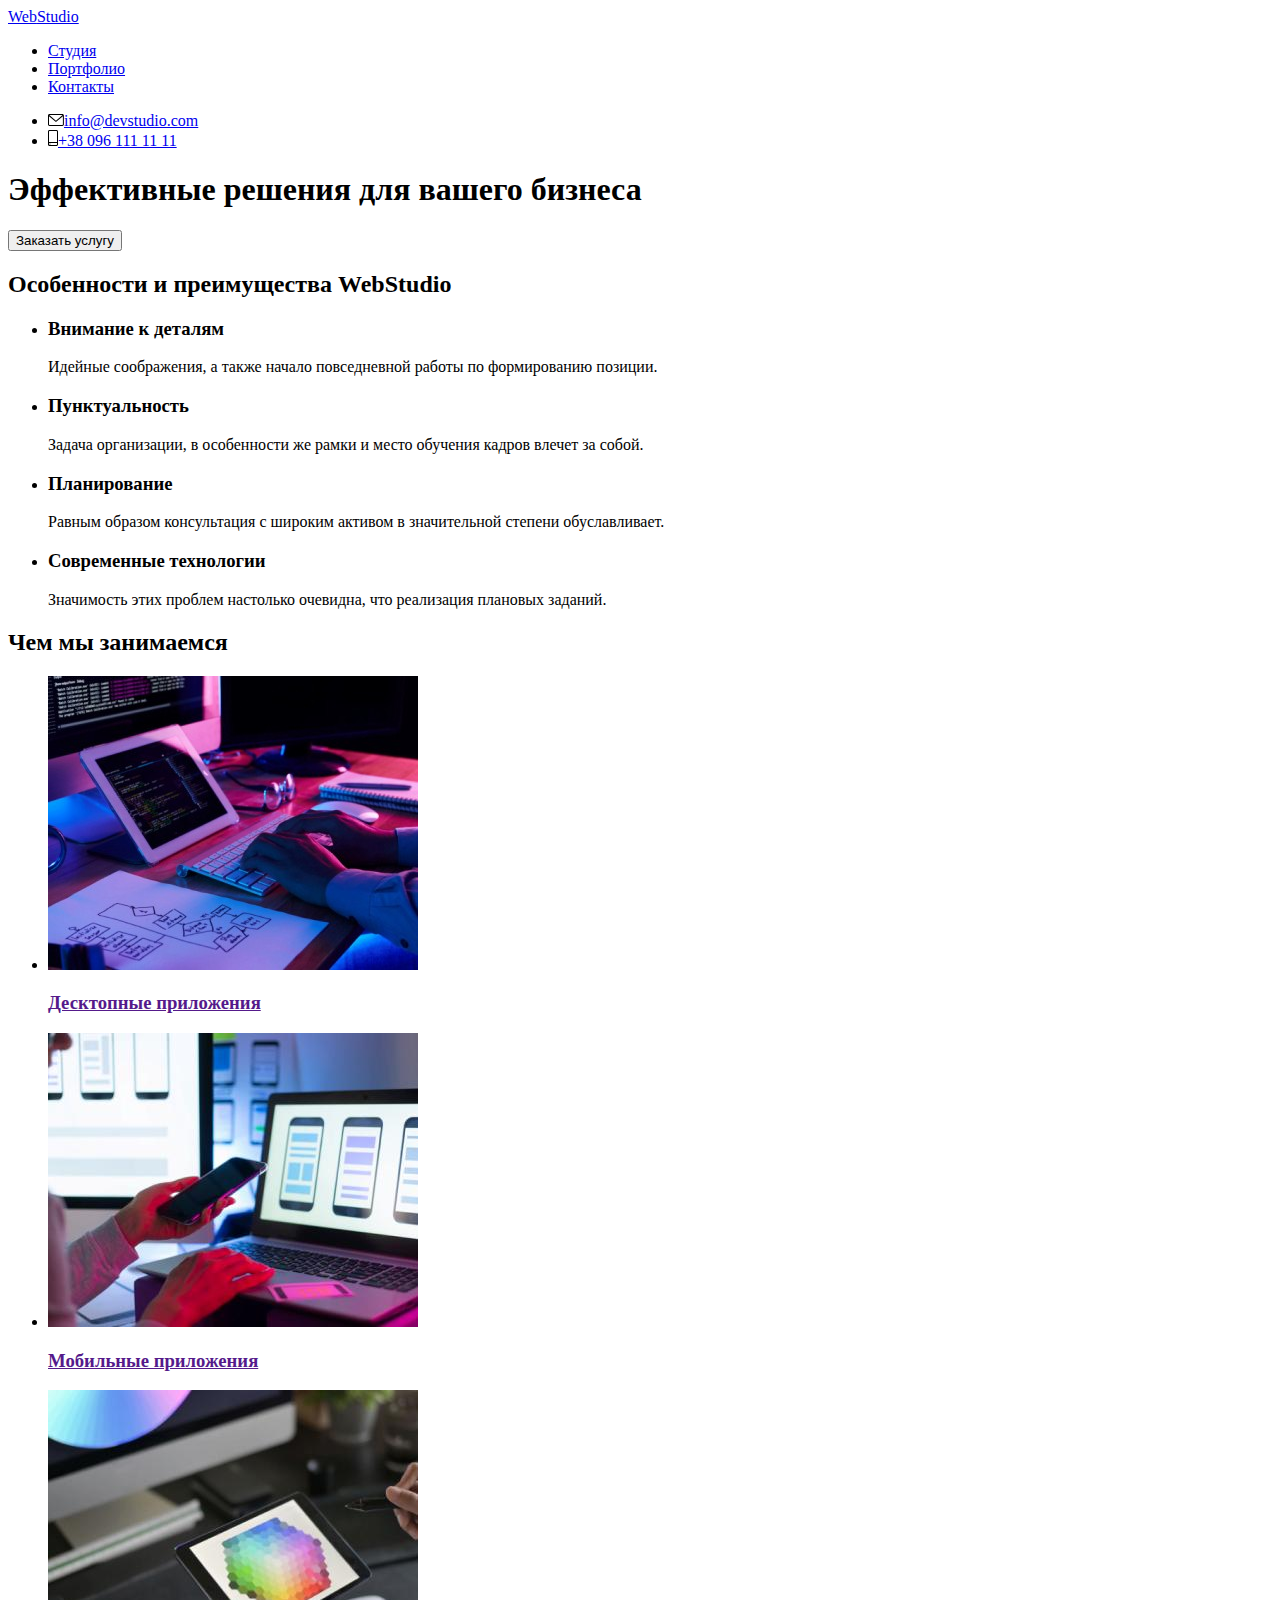
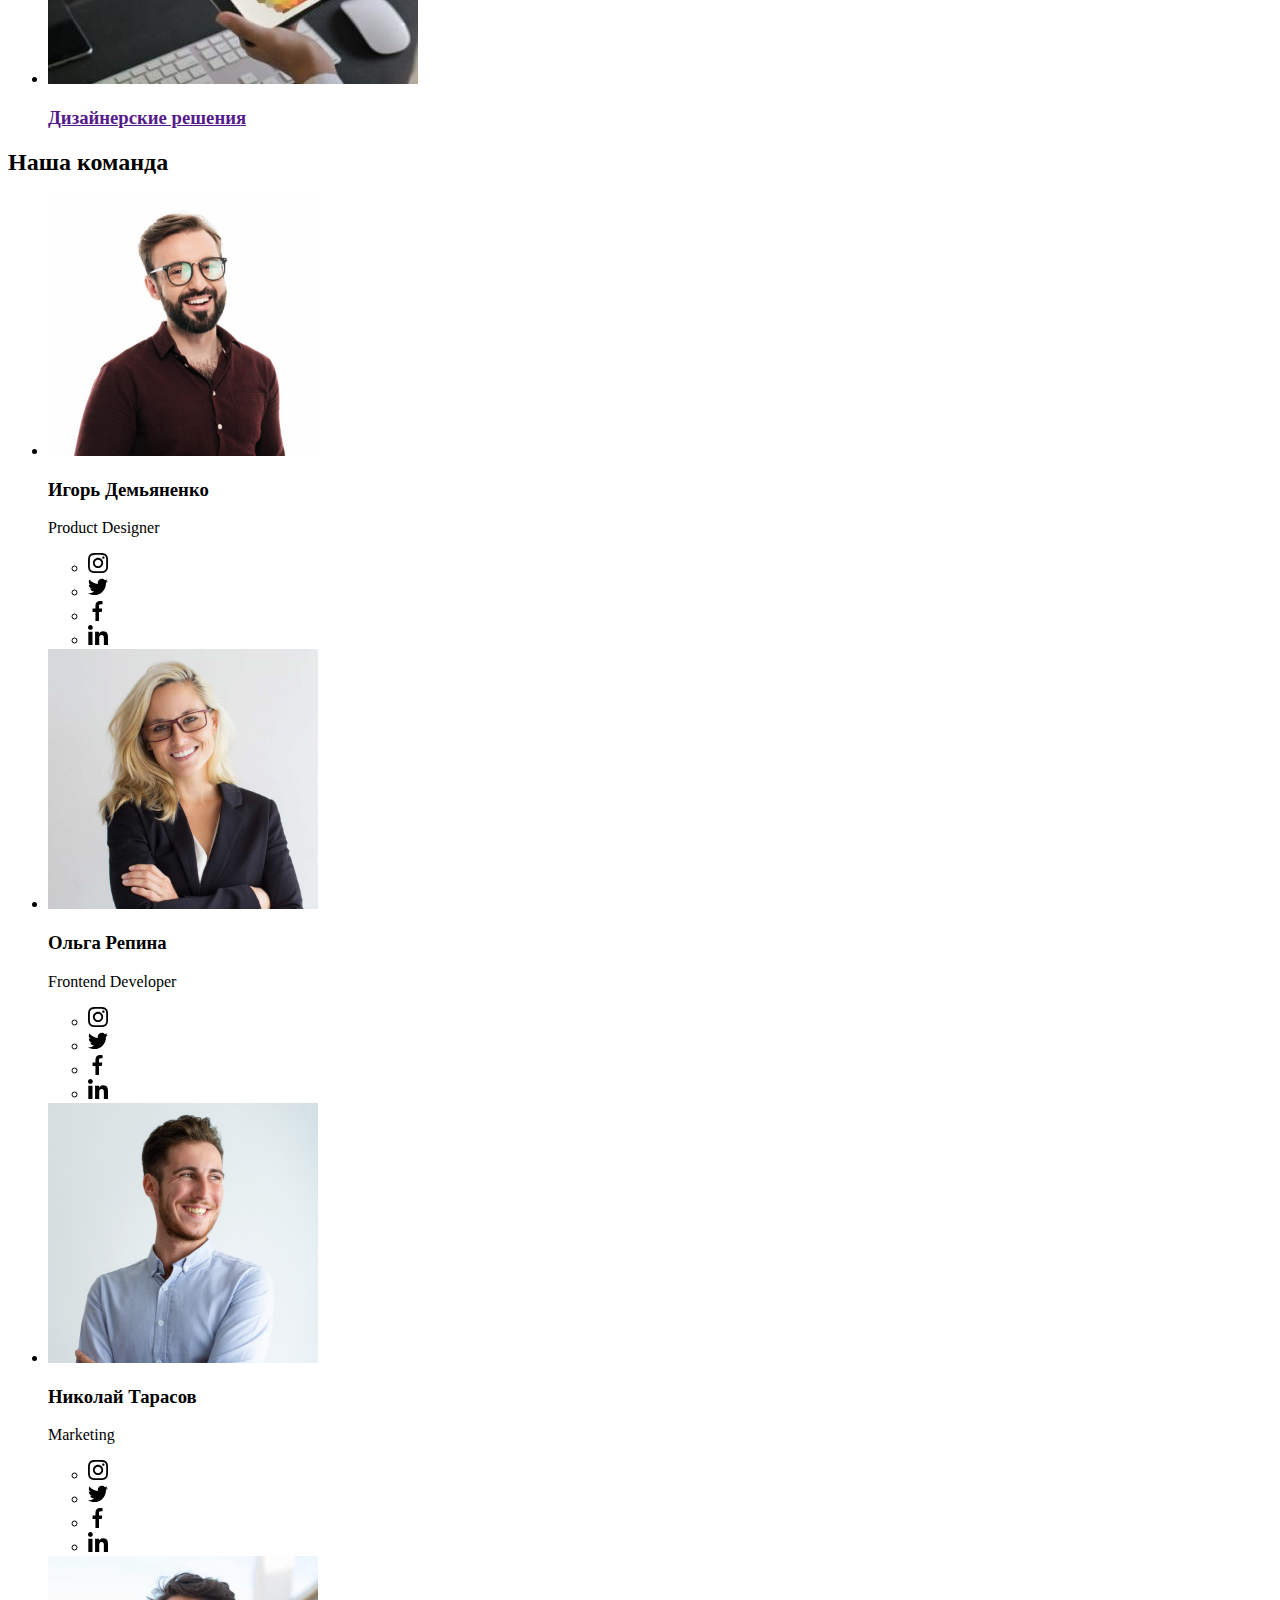
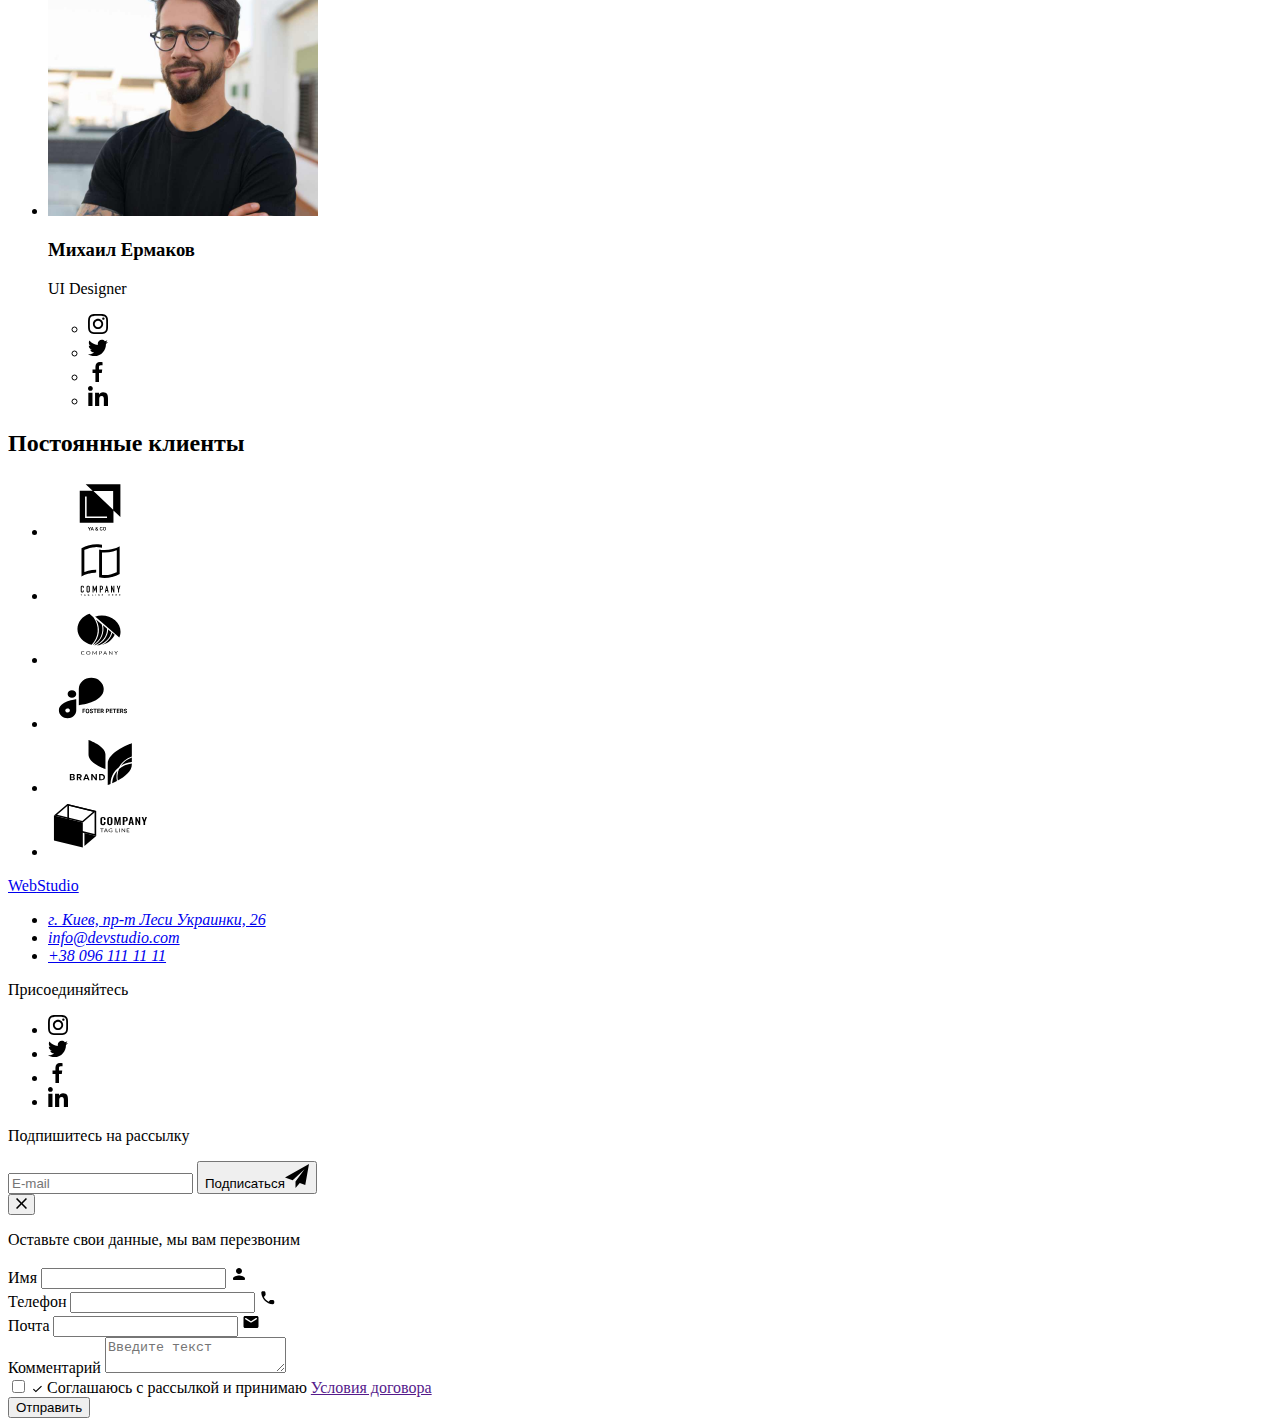
==== commit c03ed7b8: "Добавляет main.min.css для главное страницы" ====
--- a/index.html
+++ b/index.html
@@ -14,7 +14,9 @@
     <link rel="stylesheet" href="https://cdnjs.cloudflare.com/ajax/libs/modern-normalize/1.1.0/modern-normalize.min.css"
         integrity="sha512-wpPYUAdjBVSE4KJnH1VR1HeZfpl1ub8YT/NKx4PuQ5NmX2tKuGu6U/JRp5y+Y8XG2tV+wKQpNHVUX03MfMFn9Q=="
         crossorigin="anonymous" referrerpolicy="no-referrer" />
-    <link rel="stylesheet" href="./css/styles.css">
+    <!-- <link rel="stylesheet" href="./css/styles.css"> -->
+    <link rel="stylesheet" href="./css/main.min.css">
+        
 </head>
 
 <body>
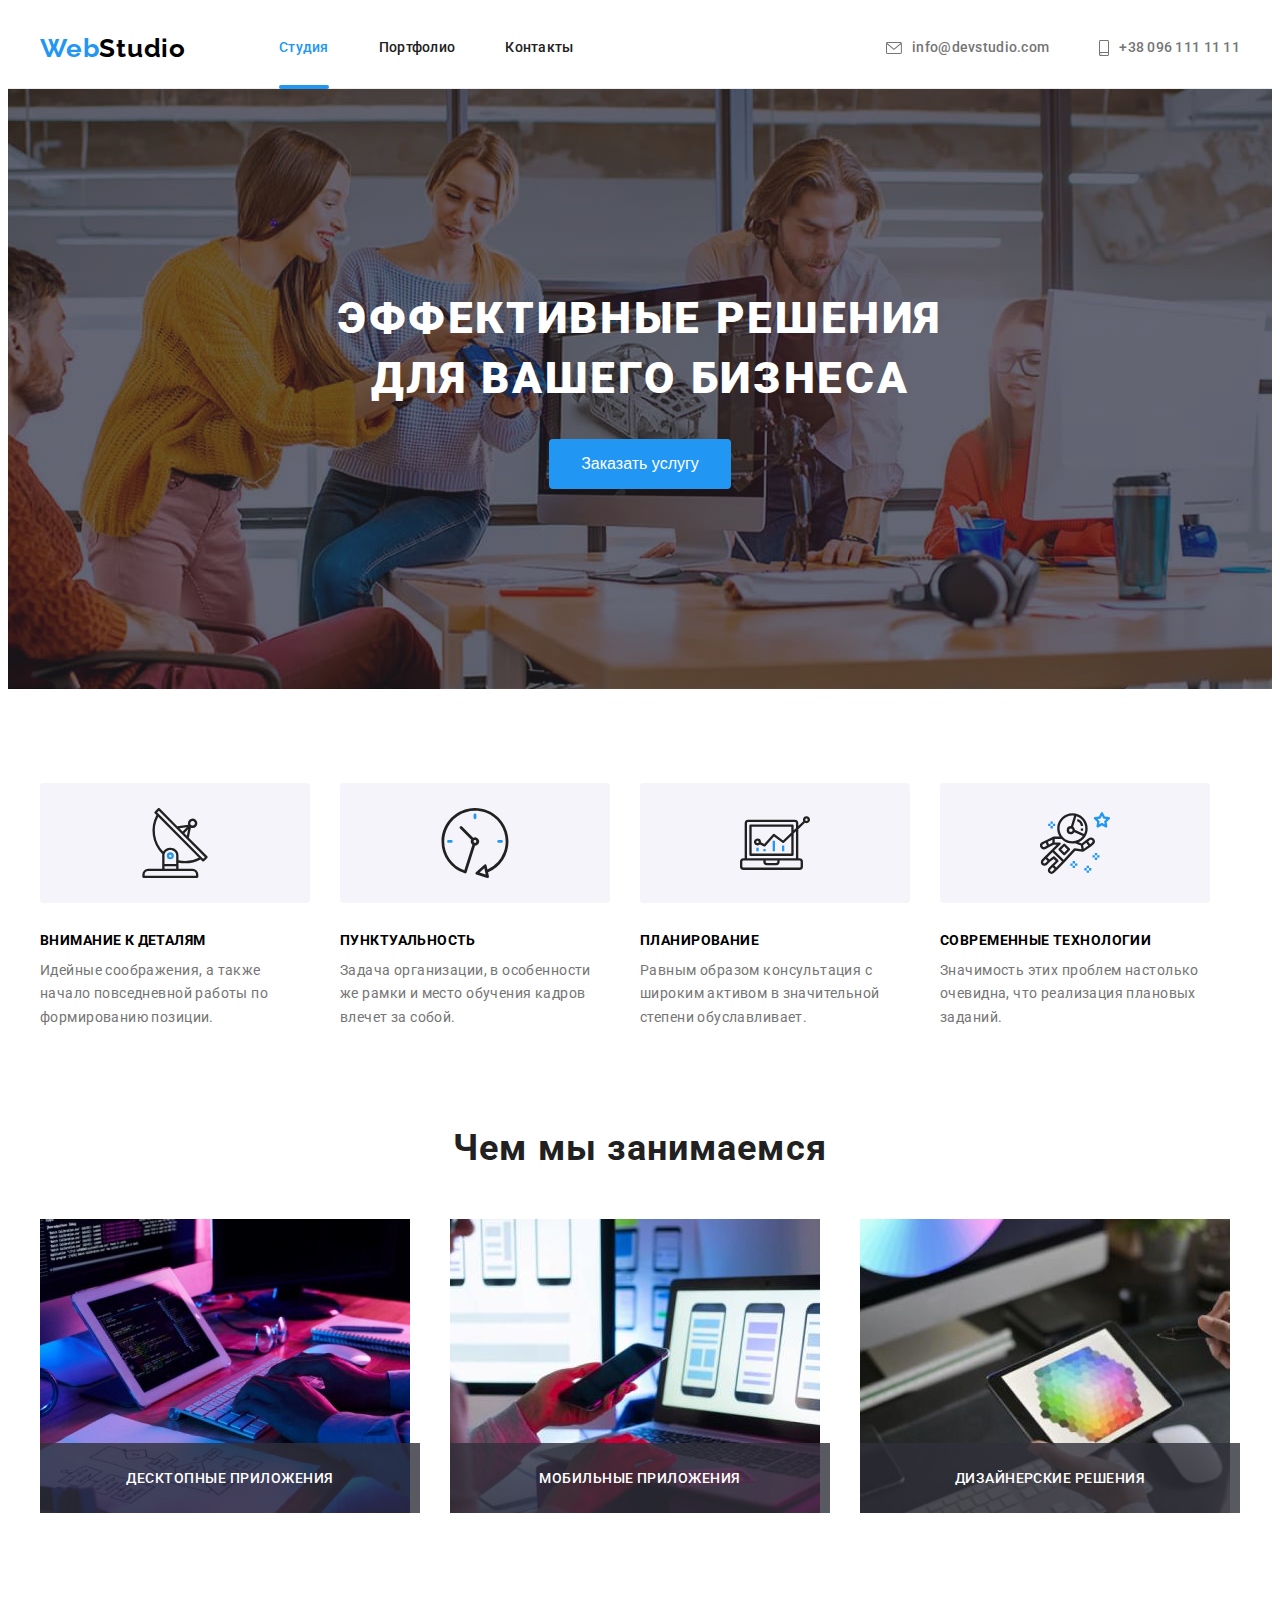
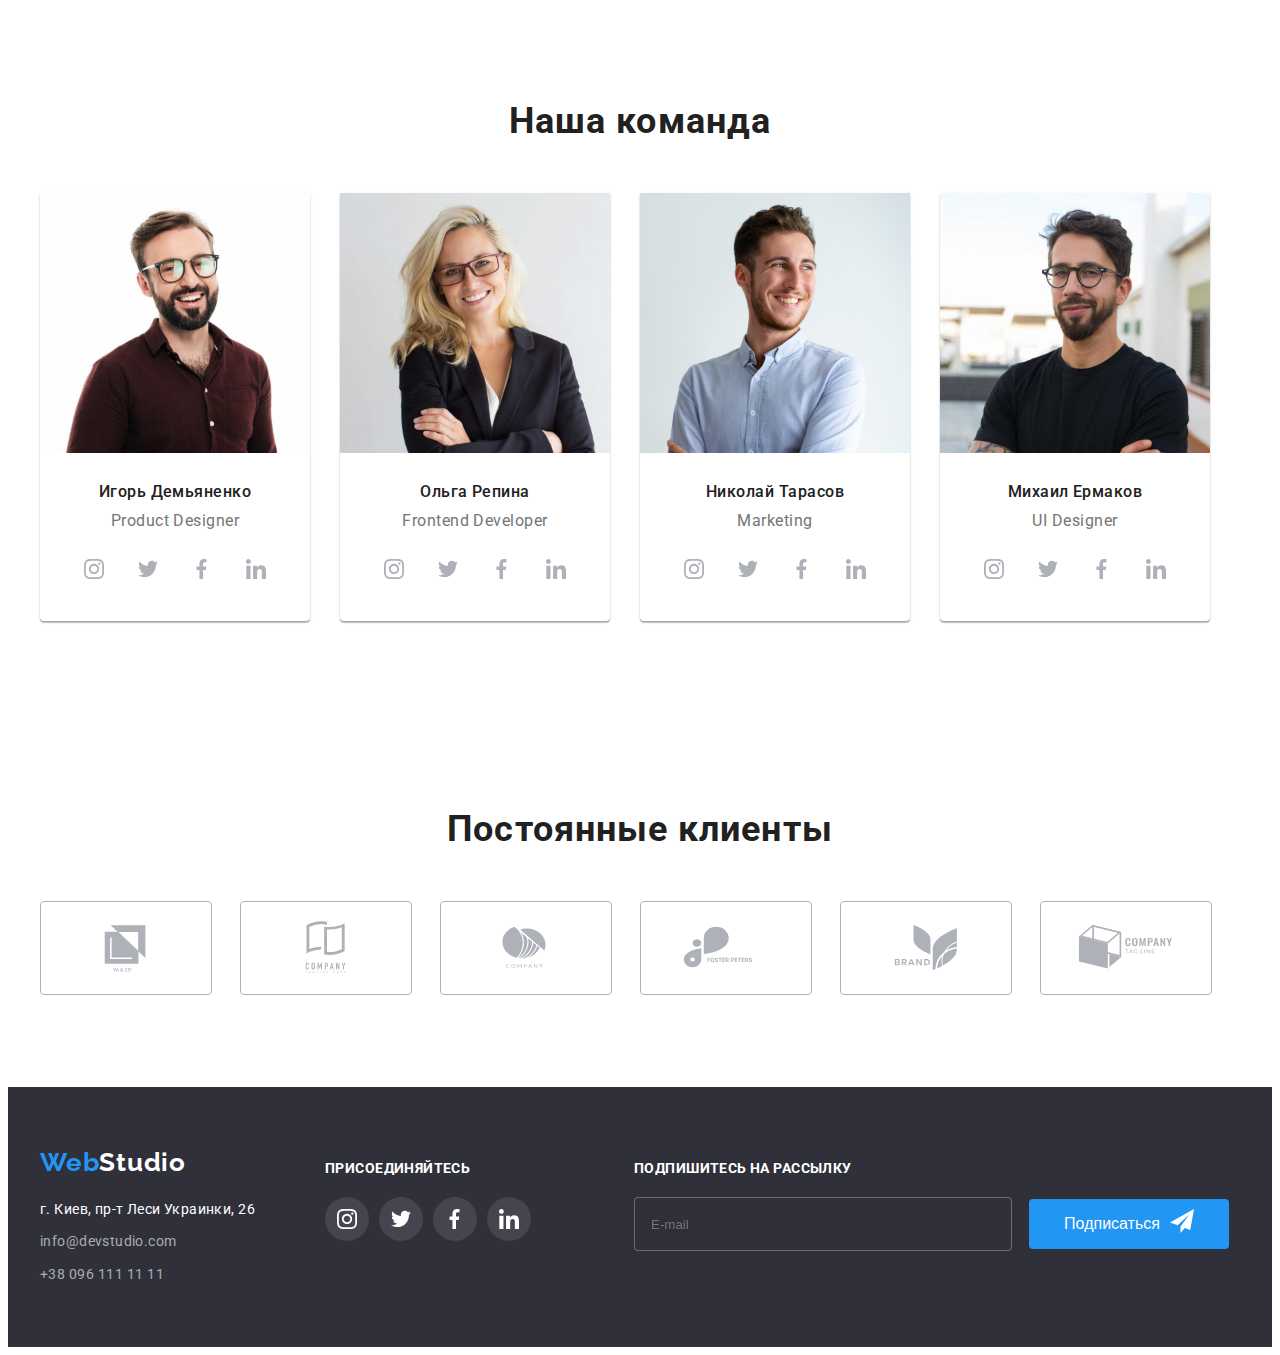
==== commit d200a929: "БЭМ" ====
--- a/index.html
+++ b/index.html
@@ -23,25 +23,24 @@
 <!-- Header -->
     <header class="header">
         <div class="container">
-            <nav class="header-navigation">
-                <a class="header-logo" href="./"><span class="web">Web</span>Studio</a>
-                
-                <ul class="header-list list link">
-                    <li class="header-item">
-                        <a class="link current" href="./index.html"> Студия</a>
-                    </li>
-                    <li class="header-item">
-                        <a class="link" href="./portfolio.html"> Портфолио</a>
-                    </li>
-                    <li class="header-item">
-                        <a href="./" class="link"> Контакты</a>
+            <a class="logo_color_dark" href="./"><span class="web">Web</span>Studio</a>
+                <nav class="header-navigation">
+                <ul class="header-list list">
+                    <li class="header-list__item">
+                        <a class="header-list__link link current" href="./index.html"> Студия</a>
+                    </li>
+                    <li class="header-list__item">
+                        <a class="header-list__link link" href="./portfolio.html"> Портфолио</a>
+                    </li>
+                    <li class="header-list__item">
+                        <a class="header-list__link link" href="./" > Контакты</a>
                     </li>
                 </ul>
             </nav>
 
 <!-- Header contacts -->
             <ul class="header-contacts list">
-                <li class="contacts-item">
+                <li class="header-contacts__item">
                     <a class="header-mail link icon-mail" href="mailto:info@devstudio.com">
                         <svg class="icon-mail" width="16" height="12">
                             <use href="./images/sprite.svg#icon-envelope"></use>
@@ -49,7 +48,7 @@
                     </a>
                 </li>
                 
-                <li class="contacts-item">
+                <li class="header-contacts__item">
                     <a class="header-tel link icon-smartphone" href="tel:+380961111111">
                         <svg class="icon-tel" width="10" height="16">
                             <use href="./images/sprite.svg#icon-smartphone"></use>
@@ -64,9 +63,7 @@
 <!-- Banner Hero -->
         <section class="banner">
             <div class="banner-container">
-                <h1 class="banner-content">
-                    Эффективные решения для вашего бизнеса
-                </h1>
+                <h1 class="banner-content">Эффективные решения для вашего бизнеса</h1>
                 <button class="button-order" type="button" data-modal-open>Заказать услугу</button>
                 </div>
         </section>
@@ -76,27 +73,27 @@
             <div class="container">
 <!-- Visually hidden content -->
                 <div class="visually-hidden">
-                    <h2 class="section-title">Особенности и преимущества WebStudio</h2>
+                    <h2 class="section__title">Особенности и преимущества WebStudio</h2>
                 </div>
                     <ul class="features-list list">
-                        <li class="features-item icon-attention">
-                            <h3 class="list-title">Внимание к деталям</h3>
-                            <p class="text-item">Идейные соображения, а также начало повседневной работы по формированию
+                        <li class="features-list__item icon-attention">
+                            <h3 class="features-list__title">Внимание к деталям</h3>
+                            <p class="features-list__text">Идейные соображения, а также начало повседневной работы по формированию
                                 позиции.</p>
                         </li>
-                        <li class="features-item icon-punctuality">
-                            <h3 class="list-title">Пунктуальность</h3>
-                            <p class="text-item">Задача организации, в особенности же рамки и место обучения кадров влечет
+                        <li class="features-list__item icon-punctuality">
+                            <h3 class="features-list__title">Пунктуальность</h3>
+                            <p class="features-list__text">Задача организации, в особенности же рамки и место обучения кадров влечет
                                 за собой.</p>
                         </li>
-                        <li class="features-item icon-planning">
-                            <h3 class="list-title">Планирование</h3>
-                            <p class="text-item">Равным образом консультация с широким активом в значительной степени
+                        <li class="features-list__item icon-planning">
+                            <h3 class="features-list__title">Планирование</h3>
+                            <p class="features-list__text">Равным образом консультация с широким активом в значительной степени
                                 обуславливает.</p>
                         </li>
-                        <li class="features-item icon-technologies">
-                            <h3 class="list-title">Современные технологии</h3>
-                            <p class="text-item">Значимость этих проблем настолько очевидна, что реализация плановых
+                        <li class="features-list__item icon-technologies">
+                            <h3 class="features-list__title">Современные технологии</h3>
+                            <p class="features-list__text">Значимость этих проблем настолько очевидна, что реализация плановых
                                 заданий.</p>
                         </li>
                     </ul>
@@ -106,69 +103,71 @@
 <!-- Products -->
         <section class="section">
             <div class="container">
-                <h2 class="section-title">Чем мы занимаемся</h2>
-                <ul class="products-list list">
-
-                    <li class="products-item">
-                        <a class="products-picture link" href="">
-                        <img src="./images/box1.jpg" width="370" height="294" alt="Разработка">
-                        <h3 class="picture-title">Десктопные приложения</h3> 
+                <h2 class="section__title">Чем мы занимаемся</h2>
+                
+                <ul class="products list">
+
+                    <li class="products__item">
+                        <a class="products__link link" href="">
+                        <img class="products__image" src="./images/box1.jpg" width="370" height="294" alt="Разработка">
+                        <h3 class="products__title">Десктопные приложения</h3> 
                     </a>
                     </li>
                     
-                    <li class="products-item">
-                        <a class="products-picture link" href="">
-                        <img src="./images/box2.jpg" width="370" height="294" alt="Адаптация">
-                        <h3 class="picture-title">Мобильные приложения</h3>
-                        </a>
-                    </li>
-
-                    <li class="products-item">
-                        <a class="products-picture link" href="">
-                        <img src="./images/box3.jpg" width="370" height="294" alt="Тестирование">
-                        <h3 class="picture-title">Дизайнерские решения</h3>
+                    <li class="products__item">
+                        <a class="products__link link" href="">
+                        <img class="products__image" src="./images/box2.jpg" width="370" height="294" alt="Адаптация">
+                        <h3 class="products__title">Мобильные приложения</h3>
+                        </a>
+                    </li>
+
+                    <li class="products__item">
+                        <a class="products__link link" href="">
+                        <img class="products__image" src="./images/box3.jpg" width="370" height="294" alt="Тестирование">
+                        <h3 class="products__title">Дизайнерские решения</h3>
                         </a> 
                     </li>
                 </ul>
             </div>
         </section>
 <!-- Team -->
-        <section class="section-team">
+        <section class="section">
             <div class="container">
-                <h2 class="section-title">Наша команда</h2>
-                <ul class="team-list list">
-                    <li class="team-item">
+                <h2 class="section__title">Наша команда</h2>
+
+                <ul class="team list">
+                    <li class="team__item">
                         <img src="./images/IgorDemyanenko.jpg" width="270" height="260" alt="Игорь Демьяненко">
-                        <div class="card-footer">
-                        <h3 class="employee-name">Игорь Демьяненко</h3>
-                        <p class="position">Product Designer</p>
+                        <div class="member">
+                        <h3 class="member__name">Игорь Демьяненко</h3>
+                        <p class="member__position">Product Designer</p>
                         <!-- Team social -->
-                        <ul class="social-bar list">
-                            <li class="social-item">
-                                <a class="social-link" href="#">
+                        <ul class="social list">
+                            <li class="social__item">
+                                <a class="social__link" href="#">
                                     <svg class="social-icon" width="20" height="20">
                                         <use href="./images/sprite.svg#icon-instagram"></use>
                                     </svg>
                                 </a>
-                        
-                            </li>
-                            <li class="social-item">
-                                <a class="social-link" href="#">
+                            </li>
+
+                            <li class="social__item">
+                                <a class="social__link" href="#">
                                     <svg class="social-icon" width="20" height="20">
                                         <use href="./images/sprite.svg#icon-twitter"></use>
                                     </svg>
                                 </a>
                             </li>
-                            <li class="social-item">
-                                <a class="social-link" href="#">
+                            <li class="social__item">
+                                <a class="social__link" href="#">
                                     <svg class="social-icon" width="20" height="20">
                                         <use href="./images/sprite.svg#icon-f-letter"></use>
                                     </svg>
                                 </a>
                             </li>
                         
-                            <li class="social-item">
-                                <a class="social-link" href="#">
+                            <li class="social__item">
+                                <a class="social__link" href="#">
                                     <svg class="social-icon" width="20" height="20">
                                         <use href="./images/sprite.svg#icon-linkedin"></use>
                                     </svg>
@@ -177,38 +176,39 @@
                         </ul>
                         </div>
                     </li>
-                    <li class="team-item">
+
+                    <li class="team__item">
                         <img src="./images/OlhaRepina.jpg" width="270" height="260" alt="Ольга Репина">
-                        <div class="card-footer">
-                        <h3 class="employee-name">Ольга Репина</h3>
-                        <p class="position">Frontend Developer</p>
+                        <div class="member">
+                        <h3 class="member__name">Ольга Репина</h3>
+                        <p class="member__position">Frontend Developer</p>
                         <!-- Team social -->
-                        <ul class="social-bar list">
-                            <li class="social-item">
-                                <a class="social-link" href="#">
+                        <ul class="social list">
+                            <li class="social__item">
+                                <a class="social__link" href="#">
                                     <svg class="social-icon" width="20" height="20">
                                         <use href="./images/sprite.svg#icon-instagram"></use>
                                     </svg>
                                 </a>
                         
                             </li>
-                            <li class="social-item">
-                                <a class="social-link" href="#">
+                            <li class="social__item">
+                                <a class="social__link" href="#">
                                     <svg class="social-icon" width="20" height="20">
                                         <use href="./images/sprite.svg#icon-twitter"></use>
                                     </svg>
                                 </a>
                             </li>
-                            <li class="social-item">
-                                <a class="social-link" href="#">
+                            <li class="social__item">
+                                <a class="social__link" href="#">
                                     <svg class="social-icon" width="20" height="20">
                                         <use href="./images/sprite.svg#icon-f-letter"></use>
                                     </svg>
                                 </a>
                             </li>
                         
-                            <li class="social-item">
-                                <a class="social-link" href="#">
+                            <li class="social__item">
+                                <a class="social__link" href="#">
                                     <svg class="social-icon" width="20" height="20">
                                         <use href="./images/sprite.svg#icon-linkedin"></use>
                                     </svg>
@@ -217,38 +217,38 @@
                         </ul>
                         </div>
                     </li>
-                    <li class="team-item">
+                    <li class="team__item">
                         <img src="./images/NikolayTarasov.jpg" width="270" height="260" alt="Николай Тарасов">
-                        <div class="card-footer">
-                        <h3 class="employee-name">Николай Тарасов</h3>
-                        <p class="position">Marketing</p>
+                        <div class="member">
+                        <h3 class="member__name">Николай Тарасов</h3>
+                        <p class="member__position">Marketing</p>
                         <!-- Team social -->
-                        <ul class="social-bar list">
-                            <li class="social-item">
-                                <a class="social-link" href="#">
+                        <ul class="social list">
+                            <li class="social__item">
+                                <a class="social__link" href="#">
                                     <svg class="social-icon" width="20" height="20">
                                         <use href="./images/sprite.svg#icon-instagram"></use>
                                     </svg>
                                 </a>
                         
                             </li>
-                            <li class="social-item">
-                                <a class="social-link" href="#">
+                            <li class="social__item">
+                                <a class="social__link" href="#">
                                     <svg class="social-icon" width="20" height="20">
                                         <use href="./images/sprite.svg#icon-twitter"></use>
                                     </svg>
                                 </a>
                             </li>
-                            <li class="social-item">
-                                <a class="social-link" href="#">
+                            <li class="social__item">
+                                <a class="social__link" href="#">
                                     <svg class="social-icon" width="20" height="20">
                                         <use href="./images/sprite.svg#icon-f-letter"></use>
                                     </svg>
                                 </a>
                             </li>
                         
-                            <li class="social-item">
-                                <a class="social-link" href="#">
+                            <li class="social__item">
+                                <a class="social__link" href="#">
                                     <svg class="social-icon" width="20" height="20">
                                         <use href="./images/sprite.svg#icon-linkedin"></use>
                                     </svg>
@@ -257,38 +257,39 @@
                         </ul>
                         </div>
                     </li>
-                    <li class="team-item">
+                    <li class="team__item">
                         <img src="./images/MikhailErmakov.jpg" width="270" height="260" alt="Михаил Ермаков">
-                        <div class="card-footer">
-                        <h3 class="employee-name">Михаил Ермаков</h3>
-                        <p class="position">UI Designer</p>
+                        <div class="member">
+                        <h3 class="member__name">Михаил Ермаков</h3>
+                        <p class="member__position">UI Designer</p>
                         <!-- Team social -->
-                        <ul class="social-bar list">
-                            <li class="social-item">
-                                <a class="social-link" href="#">
+                        <ul class="social list">
+                            <li class="social__item">
+                                <a class="social__link" href="#">
                                     <svg class="social-icon" width="20" height="20">
                                         <use href="./images/sprite.svg#icon-instagram"></use>
                                     </svg>
                                 </a>
-                        
-                            </li>
-                            <li class="social-item">
-                                <a class="social-link" href="#">
+                            </li>
+
+                            <li class="social__item">
+                                <a class="social__link" href="#">
                                     <svg class="social-icon" width="20" height="20">
                                         <use href="./images/sprite.svg#icon-twitter"></use>
                                     </svg>
                                 </a>
                             </li>
-                            <li class="social-item">
-                                <a class="social-link" href="#">
+
+                            <li class="social__item">
+                                <a class="social__link" href="#">
                                     <svg class="social-icon" width="20" height="20">
                                         <use href="./images/sprite.svg#icon-f-letter"></use>
                                     </svg>
                                 </a>
                             </li>
                         
-                            <li class="social-item">
-                                <a class="social-link" href="#">
+                            <li class="social__item">
+                                <a class="social__link" href="#">
                                     <svg class="social-icon" width="20" height="20">
                                         <use href="./images/sprite.svg#icon-linkedin"></use>
                                     </svg>
@@ -303,7 +304,7 @@
 <!-- Clients -->
         <section class="section">
             <div class="container">
-                <h2 class="section-title">Постоянные клиенты</h2>
+                <h2 class="section__title">Постоянные клиенты</h2>
                 
                 <ul class="clients-list list">
                     <li class="clients-item">
@@ -361,7 +362,7 @@
     <footer class="footer">
         <div class="container-footer">
             <div class="footer-address">
-                    <a class="footer-logo link" href="/"><span class="web">Web</span>Studio</a>
+                    <a class="logo_color_light" href="/"><span class="web">Web</span>Studio</a>
                     <address>
                     <ul class="footer-list list">
                         <li class="address"> <a href="https://goo.gl/maps/QAPjnCz2YvxkVtEf7" target="_blank" rel="noopener noreferrer"
@@ -422,65 +423,60 @@
 
 </footer>
 <!-- Modal -->
-        <div class="backdrop is-hidden" data-modal>
-            <div class="modal">
-                <button type="button" class="modal-button" data-modal-close>
-                    <svg class="close-icon" width="11" height="11">
-                        <use href="./images/sprite.svg#icon-modal-closebtn"></use>
-                    </svg>
-                </button>
+<div class="backdrop is-hidden" data-modal>
+    <div class="modal">
+            <button type="button" class="modal-button" data-modal-close>
+                <svg class="close-icon" width="11" height="11">
+                    <use href="./images/sprite.svg#icon-modal-closebtn"></use>
+                </svg>
+            </button>
 <!-- Form -->
-        <form class="field-form">
-            <p class="field-form-title">Оставьте свои данные, мы вам перезвоним</p>
-            <div class="field-input-icon">
-            <label class="field-label">
-                <span class="mark">Имя</span>
-                <input class="field-input" type="text" id="input-name" name="name">
-                <svg class="field-icon" width="18" height="18">
-                <use href="./images/icons.svg#icon-person-black"></use>
-                </svg>
-            </label>
-            </div>
-            <div class="field-input-icon">
-            <label class="field-label">
-                <span class="mark">Телефон</span>
-                <input class="field-input" type="tel" id="input-tel" name="tel">
-                <svg class="field-icon" width="18" height="18">
-                <use href="./images/icons.svg#icon-phone-black"></use>
-                </svg>
-            </label>
-            </div>
-            <div class="field-input-icon">
-            <label class="field-label">
-                <span class="mark">Почта</span>
-                <input class="field-input" type="email" id="input-email" name="email">
-                <svg class="field-icon" width="18" height="18">
-                <use href="./images/icons.svg#icon-email-black"></use>
-                </svg>
-            </label>
-            </div>
-            <label class="textarea-label">
-                <span class="mark">Комментарий</span>
-                <textarea class="field-textarea" name="textarea" placeholder="Введите текст"></textarea>
-            </label>
+    <form class="field-form">
+        <p class="field-form-title">Оставьте свои данные, мы вам перезвоним</p>
+        
+        <label class="field-input-icon">
+            <span class="mark">Имя</span>
+            <input class="field-input" type="text" id="input-name" name="name">
+            <svg class="field-icon" width="18" height="18">
+            <use href="./images/icons.svg#icon-person-black"></use>
+            </svg>
+        </label>
+        <label class="field-input-icon">
+            <span class="mark">Телефон</span>
+            <input class="field-input" type="tel" id="input-tel" name="tel">
+            <svg class="field-icon" width="18" height="18">
+            <use href="./images/icons.svg#icon-phone-black"></use>
+            </svg>
+        </label>
+        <label class="field-input-icon">
+            <span class="mark">Почта</span>
+            <input class="field-input" type="email" id="input-email" name="email">
+            <svg class="field-icon" width="18" height="18">
+            <use href="./images/icons.svg#icon-email-black"></use>
+            </svg>
+        </label>
+        <label class="textarea-label">
+            <span class="mark">Комментарий</span>
+            <textarea class="field-textarea" name="textarea" placeholder="Введите текст"></textarea>
+        </label>
 <!-- Checkbox -->
-            <div class="modal-form-field" >
-                <input type="checkbox" id="check" name="policy" class="visually-hidden checkbox"> 
-                <label for="check" class="check-label">
-                    <span class="icon-check" >
-                        <svg class="checkbox-icon" width="11" height="8">
-                            <use href="./images/icons.svg#icon-icon-check-Vector"></use>
-                            </svg>
-                    </span>
-                <span class="checkbox-text">Соглашаюсь с рассылкой и принимаю <span class="checkbox-text">
-                    <a class="checkbox-link" href="">Условия договора</a></span>
-            </div>
+        <div class="modal-form-field" >
+            <input type="checkbox" id="check" name="policy" class="visually-hidden checkbox"> 
+            <label for="check" class="check-label">
+                <span class="icon-check" >
+                    <svg class="checkbox-icon" width="11" height="8">
+                        <use href="./images/icons.svg#icon-icon-check-Vector"></use>
+                        </svg>
+                </span>
+            <span class="checkbox-text">Соглашаюсь с рассылкой и принимаю <span class="checkbox-text">
+                <a class="checkbox-link" href="">Условия договора</a></span>
+        </div>
 <!-- Send button -->
-            <div class="btn-area">
-            <button class="send-btn" type="submit">Отправить</button>
-            </div>
-        </form>
-    </div>
+        <div class="btn-area">
+        <button class="send-btn" type="submit">Отправить</button>
+        </div>
+    </form>
+</div>
 </div>
 <script src="./js/modal.js"></script>
 
--- a/css/main.min.css
+++ b/css/main.min.css
@@ -0,0 +1,2 @@
+:root{--primary-text-color: #757575;--title-text-color: #212121;--accent-color: #2196f3;--white-bgc-text-color: #ffffff;--black-text-color: #000000;--hero-footer-bgc: #2f303a;--secondary-bgc: #f5f4fa;--footer-phone-mail-text: rgba(255, 255, 255, 0.6);--footer-social-bgc: rgba(255, 255, 255, 0.1);--icon-normal-color: #afb1b8;--bcg-overlay-color: rgba(33, 150, 243, 0.9);--backdrop-bgc: rgba(0, 0, 0, 0.2);--card-set-gap: 30px;--animation-duration-hw-05: 250ms;--bezier-hw-05: cubic-bezier(0.4, 0, 0.2, 1)}body{background-color:var(--white-bgc-text-ciolor);color:var(--primary-text-color);font-family:Roboto, sans-serif;letter-spacing:0.03em}p,h1,h2,h3,h4,h5,h6{margin-top:0;margin-bottom:0}ul{margin-top:0;margin-bottom:0;padding-left:0}.list{list-style:none}.link{text-decoration:none}img{display:block;max-width:100%;height:auto}.visually-hidden{position:absolute;width:1px;height:1px;margin:-1px;padding:0;overflow:hidden;border:0;clip:rect(0 0 0 0)}.container{justify-content:center;width:1200px;padding-left:15px;padding-right:15px;margin:0 auto}.button{color:var(--title-text-color);background-color:var(--secondary-bgc);font-size:16px;line-height:1.87;font-family:Roboto;font-style:normal;font-weight:500;text-align:center;letter-spacing:0.06em;border-radius:4px;padding:6px 22px;border:0;transition:background-color var(--animation-duration-hw-05) var(--bezier-hw-05),fill var(--animation-duration-hw-05) var(--bezier-hw-05)}.button:hover,.button:focus{color:var(--white-bgc-text-color);background:var(--accent-color);border-radius:4px;box-shadow:0px 3px 1px rgba(0,0,0,0.1),0px 1px 2px rgba(0,0,0,0.08),0px 2px 2px rgba(0,0,0,0.12);border-radius:4px}.button.primary{color:var(--white-bgc-text-color);background-color:var(--accent-color);transition:background-color var(--animation-duration-hw-05) var(--bezier-hw-05),fill var(--animation-duration-hw-05) var(--bezier-hw-05)}.button.primary:hover,.button.primary:focus{color:var(--white-bgc-text-color);background:var(--accent-color);border-radius:4px;box-shadow:0px 3px 1px rgba(0,0,0,0.1),0px 1px 2px rgba(0,0,0,0.08),0px 2px 2px rgba(0,0,0,0.12);border-radius:4px}.button.secondary{color:var(--title-text-color);background-color:var(--secondary-bgc);transition:background-color var(--animation-duration-hw-05) var(--bezier-hw-05),fill var(--animation-duration-hw-05) var(--bezier-hw-05)}.button.secondary:hover,.button.secondary:focus{color:var(--white-bgc-text-color);background:var(--accent-color);border-radius:4px;box-shadow:0px 3px 1px rgba(0,0,0,0.1),0px 1px 2px rgba(0,0,0,0.08),0px 2px 2px rgba(0,0,0,0.12);border-radius:4px}.button-group{display:flex;margin-bottom:50px;justify-content:center}.group-item{display:flex;margin-left:6px;transition:color var(--animation-duration-hw-05) var(--bezier-hw-05)}.social{display:flex;justify-content:center;margin-top:16px}.social__item{margin-right:10px;width:44px;height:44px;fill:var(--icon-normal-color)}.social__item:last-child{margin-right:0}.social__link{width:100%;height:100%;display:flex;align-items:center;justify-content:center;border-radius:50%;fill:var(--icon-normal-color);background-color:var(--white-bgc-text-color);transition:background-color var(--animation-duration-hw-05) var(--bezier-hw-05),fill var(--animation-duration-hw-05) var(--bezier-hw-05)}.social__link:hover,.social__link:focus{background-color:var(--accent-color);fill:var(--white-bgc-text-color)}.footer-subscribe{color:var(--white-bgc-text-color);margin-top:12px;outline:none}.footer-subscribe-text{text-transform:uppercase;font-weight:700;font-size:14px;letter-spacing:0.03em;line-height:1.33;margin-bottom:20px}.field-subscribe{color:rgba(255,255,255,0.6);background-color:transparent;width:358px;height:50px;padding-left:16px;outline:none;border:1px solid rgba(255,255,255,0.3);filter:drop-shadow(0px 4px 4px rgba(0,0,0,0.15));border-radius:4px;transition:border var(--animation-duration-hw-05) var(--bezier-hw-05)}.button-submit{position:relative;width:200px;height:50px;font-size:16px;line-height:1.87;font-weight:500;cursor:pointer;color:var(--white-bgc-text-color);background:var(--accent-color);margin-left:12px;border-radius:4px;padding-top:10px;padding-right:62px;padding-bottom:10px;padding-left:29px;border:0}.icon-send{fill:var(--white-bgc-text-color);position:absolute;align-items:center;justify-content:center;margin-left:10px}.container-join{color:var(--white-bgc-text-color);margin-top:12px;margin-right:93px}.footerjoin-text{text-transform:uppercase;font-weight:700;font-size:14px;letter-spacing:0.03em;line-height:1.33;margin-bottom:20px}.footer-socialbar{display:flex}.footer-socialitem{margin-right:10px;width:44px;height:44px}.footer-sociallink{display:flex;width:100%;height:100%;align-items:center;justify-content:center;border-radius:50%;background-color:var(--footer-social-bgc);transition:background-color var(--animation-duration-hw-05) var(--bezier-hw-05),fill var(--animation-duration-hw-05) var(--bezier-hw-05)}.footer-sociallink:hover,.footer-sociallink:focus{background-color:var(--accent-color);fill:var(--white-bgc-text-color)}.icon-join{fill:var(--white-bgc-text-color)}.checkbox{transition:border var(--animation-duration-hw-05) var(--bezier-hw-05)}.checkbox:checked+.check-label .icon-check{background:var(--accent-color);border:transparent;transition:background-color var(--animation-duration-hw-05) var(--bezier-hw-05)}.checkbox-label{display:flex;align-items:center;margin-bottom:30px;text-align:center;cursor:pointer}.check-label{display:flex;align-items:center;margin-bottom:30px;justify-content:center;text-align:center;cursor:pointer}.icon-check{display:flex;align-items:center;justify-content:center;border:2px solid var(--title-text-color);border-radius:2px;width:16px;height:15px;margin-right:5px;fill:var(--white-bgc-text-color)}.checkbox-text{font-family:Roboto;font-style:normal;font-weight:normal;font-size:14px;line-height:1.71;letter-spacing:0.03em;color:var(--primary-text-color)}.checkbox-link{font-family:Roboto;font-style:normal;font-weight:normal;font-size:14px;line-height:1.71;letter-spacing:0.03em;color:var(--accent-color)}.section{padding-top:94px;padding-bottom:94px}.section__title{font-weight:700;font-size:36px;letter-spacing:0.03em;line-height:1.16;text-align:center;color:var(--title-text-color);margin-bottom:50px}.web{display:flex;color:var(--accent-color);font-family:Raleway;font-style:normal;font-weight:700;font-size:26px;line-height:1.19;letter-spacing:0.03em;text-decoration:none}.logo_color_dark{margin-right:93px;display:flex;font-family:Raleway, sans-serif;font-style:normal;font-weight:700;font-size:26px;line-height:1.19;letter-spacing:0.03em;text-decoration:none;color:var(--black-text-color);transition:color var(--animation-duration-hw-05) var(--bezier-hw-05)}.logo_color_dark:hover,.logo_color_dark:focus{color:var(--accent-color)}.logo_color_light{display:flex;font-family:Raleway, sans-serif;font-style:normal;font-weight:700;font-size:26px;line-height:1.19;letter-spacing:0.03em;text-decoration:none;color:var(--white-bgc-text-color)}.header-list .link{display:block;color:var(--title-text-color);font-weight:500;font-size:14px;line-height:1.14;letter-spacing:0.02em;text-decoration:none;padding-top:32px;padding-bottom:32px}.header-list .link:hover,.header-list .link:focus{color:var(--accent-color)}.header-list .link.current{color:var(--accent-color)}.header{border-bottom:1px solid #ececec}.header .container{display:flex;align-items:center}.header-navigation{display:flex;align-items:center}.header-list{display:flex}.header-list__item .link{display:block;padding-top:32px;padding-bottom:32px;font-weight:500;font-size:14px;line-height:1.14;letter-spacing:0.02em;color:var(--title-text-color);position:relative;transition:color var(--animation-duration-hw-05) var(--bezier-hw-05)}.header-list__item .link:hover::after{opacity:1}.current::after{content:'';display:block;position:absolute;left:0;width:100%;height:4px;bottom:-1px;background-color:var(--accent-color);border-radius:2px;opacity:0;transition:opacity var(--animation-duration-hw-05) var(--bezier-hw-05)}.header-list__item:not(:last-child){margin-right:50px}.header-list .link.current::after{color:var(--accent-color);opacity:1}.header-contacts{display:flex}.contacts-item:not(:last-child){margin-right:50px;box-sizing:border-box;margin-right:30px}.header-mail,.header-tel{display:flex;align-items:center;color:var(--primary-text-color);font-size:14px;font-weight:500;line-height:1.14;letter-spacing:0.02em;padding-top:32px;padding-bottom:32px;text-decoration:none;transition:color var(--animation-duration-hw-05) var(--bezier-hw-05)}.header-mail:hover,.header-mail:focus,.header-tel:hover,.header-tel:focus{color:var(--accent-color)}.icon-mail,.icon-tel{margin-right:10px;fill:currentColor}.header-mail{margin-right:50px}.header-contacts{display:flex;margin-left:auto}.banner{padding-top:200px;padding-bottom:200px;background:var(--hero-footer-bgc);background-image:linear-gradient(to right, rgba(47,48,58,0.4), rgba(47,48,58,0.4)),url("../images/hero-bg-main.jpg");background-repeat:no-repeat;background-position:center;background-size:auto}.banner-container{width:696px;margin:0 auto}.banner-content{text-align:center;font-size:44px;font-weight:900;line-height:1.36;text-transform:uppercase;color:var(--white-bgc-text-color);letter-spacing:0.06em}.button-order{font-size:16px;line-height:1.87;font-weight:500;cursor:pointer;color:var(--white-bgc-text-color);background:var(--accent-color);display:block;margin:0 auto;margin-top:30px;border-radius:4px;padding-top:10px;padding-right:32px;padding-bottom:10px;padding-left:32px;border:0}.button-order:hover,.button-order:focus{background:var(--accent-color);box-shadow:0px 4px 4px rgba(0,0,0,0.15);border-radius:4px;color:var(--white-bgc-text-color)}.features{padding-top:94px}.features-list{display:flex}.features-list__item{margin-right:30px;width:270px;height:251px;justify-content:center;width:1200px}.features-list__item::before{display:block;content:'';width:270px;height:120px;background-size:contain;background-position:center;background:#f5f4fa;border-radius:4px}.icon-attention::before{background-image:url(../images/antenna-one.svg);background-position:center;background-size:auto;background-repeat:no-repeat}.icon-punctuality::before{background-image:url(../images/clock-one.svg);background-position:center;background-size:auto;background-repeat:no-repeat}.icon-planning::before{background-image:url(../images/diagram-one.svg);background-position:center;background-size:auto;background-repeat:no-repeat}.icon-technologies::before{background-image:url(../images/astronaut-one.svg);background-position:center;background-size:auto;background-repeat:no-repeat}.features-list__title{margin-bottom:10px;font-style:normal;font-weight:bold;font-size:14px;line-height:1.14;letter-spacing:0.03em;text-transform:uppercase;color:var(--black-text-color);margin-top:30px}.features-list__title:last-child{margin-right:0}.features-list__text{font-style:normal;font-size:14px;line-height:1.71;letter-spacing:0.03em;color:var(--primary-text-color)}.products{display:flex;margin-top:50px;margin-left:-30px}.products .products__item{display:flex;flex-basis:calc(100% / 3 - 30px);margin-left:30px;position:relative}.products__title{color:var(--white-bgc-text-color);position:absolute;font-family:Roboto;font-style:normal;font-weight:500;text-transform:uppercase;bottom:0;font-size:14px;background:rgba(47,48,58,0.8);width:100%;height:70px;display:flex;align-items:center;justify-content:center}.team{display:flex;margin-top:50px}.team__item{background-color:var(--white-bgc-text-color);border-radius:5px;box-shadow:0px 1px 3px rgba(0,0,0,0.12),0px 1px 1px rgba(0,0,0,0.14),0px 2px 1px rgba(0,0,0,0.2);border-radius:0px 0px 4px 4px}.team__item:not(:last-child){margin-right:30px}.member{padding-top:30px;padding-bottom:30px}.member__name{color:var(--title-text-color);font-weight:500;font-size:16px;line-height:1.18;letter-spacing:0.03em;text-align:center}.member__position{color:var(--primary-text-color);font-size:16px;line-height:1.18;letter-spacing:0.03em;text-align:center;padding-top:10px}.clients-list{display:flex;margin-top:50px}.clients-item{width:170px;height:92px}.clients-item:not(:last-child){margin-right:30px}.client-link{display:flex;align-items:center;justify-content:center;width:100%;height:100%;border:solid 1px var(--icon-normal-color);border-radius:4px;cursor:pointer;border-color:hover var(--accent-color);border-color:focus var(--accent-color);color:var(--icon-normal-color);transition:color var(--animation-duration-hw-05) var(--bezier-hw-05)}.client-link:hover,.client-link:focus{color:var(--accent-color)}.icon-client{fill:currentColor}.footer{display:flex;background:var(--hero-footer-bgc);padding-top:60px;padding-bottom:60px;margin:0 auto}.container-footer{display:flex;width:1200px;padding-left:15px;padding-right:15px;margin:0 auto}.footer-address{margin-right:70px}.footer-logo{display:flex;color:var(--white-bgc-text-color);font-family:Raleway, sans-serif;font-style:normal;font-weight:700;font-size:26px;line-height:1.19;letter-spacing:0.03em;text-decoration:none}.address{color:var(--white-bgc-text-color);background-color:var(--hero-footer-bgc);font-weight:400;font-size:14px;line-height:1.71;letter-spacing:0.03em;text-decoration:none;font-style:normal;margin-top:20px}.mail-footer{padding-top:9px;font-style:normal}.tel-footer{padding-top:9px;font-style:normal}.footer-mail{color:var(--footer-phone-mail-text);font-weight:400;font-size:14px;line-height:1.71;letter-spacing:0.03em;text-decoration:none;font-style:normal;transition:color var(--animation-duration-hw-05) var(--bezier-hw-05)}.footer-mail:hover,.footer-mail:focus{color:var(--accent-color);background-color:var(--hero-footer-bgc)}.footer-tel{color:var(--footer-phone-mail-text);font-weight:400;font-size:14px;line-height:1.71;text-decoration:none;font-style:normal;transition:color var(--animation-duration-hw-05) var(--bezier-hw-05)}.footer-tel:hover,.footer-tel:focus{color:var(--accent-color);background-color:var(--hero-footer-bgc)}.backdrop{position:fixed;width:100vw;height:100vh;background-color:var(--backdrop-bgc);top:0;transition:opacity var(--animation-duration-hw-05),visibility var(--animation-duration-hw-05)}.backdrop.is-hidden{opacity:0;visibility:hidden;pointer-events:none}.modal{position:absolute;width:528px;min-height:581px;background-color:var(--white-bgc-text-color);box-shadow:0px 1px 3px rgba(0,0,0,0.12),0px 1px 1px rgba(0,0,0,0.14),0px 2px 1px rgba(0,0,0,0.2);border-radius:4px;left:50%;top:50%;transform:translate(-50%, -50%);padding:40px}.modal-button{width:30px;height:30px;border:1px solid rgba(0,0,0,0.1);background-color:unset;border-radius:50%;position:absolute;top:8px;right:8px;transition:color var(--animation-duration-hw-05) var(--bezier-hw-05),fill var(--animation-duration-hw-05) var(--bezier-hw-05)}.modal-button:focus .close-icon,.modal-button:hover .close-icon{fill:var(--accent-color)}.close-icon{transition:fill var(--animation-duration-hw-05) var(--bezier-hw-05),fill var(--animation-duration-hw-05) var(--bezier-hw-05)}.field-form{display:flex;justify-content:center;flex-direction:column;width:448px}.field-form-title{margin-top:2px;margin-bottom:15px;font-family:Roboto;font-style:normal;font-weight:bold;font-size:20px;line-height:1.15;text-align:center;letter-spacing:0.03em;color:var(--title-text-color)}.field-input-icon{display:flex;flex-direction:column;position:relative;margin-bottom:10px}.mark{font-family:Roboto;font-style:normal;font-weight:normal;font-size:12px;line-height:1.16;letter-spacing:0.01em;color:var(--primary-text-color);margin-bottom:4px}.field-input{width:100%;height:40px;padding-left:42px;border:1px solid rgba(33,33,33,0.2);border-radius:4px;outline:none;transition:border var(--animation-duration-hw-05) var(--bezier-hw-05)}.field-input:hover,.field-input:focus{border-color:#188ce8;cursor:pointer}.field-icon{position:absolute;top:50%;left:12px}.field-input:focus+.field-icon{fill:#188ce8}.field-textarea{width:100%;height:120px;border:1px solid rgba(33,33,33,0.2);box-sizing:border-box;border-radius:4px;padding:12px 16px;resize:none;outline:none;transition:border var(--animation-duration-hw-05) var(--bezier-hw-05)}.field-textarea:hover,.field-textarea:focus{border-color:#188ce8;cursor:pointer}.field-textarea::placeholder{font-family:Roboto;font-style:normal;font-weight:normal;font-size:12px;line-height:1.16;letter-spacing:0.01em;color:rgba(117,117,117,0.5)}.textarea-label{display:flex;flex-direction:column;margin-bottom:20px}.btn-area{display:flex;justify-content:center}.send-btn{width:200px;height:50px;font-weight:700;font-size:16px;line-height:1.87;letter-spacing:0.06em;color:var(--white-bgc-text-color);background-color:var(--accent-color);box-shadow:0px 4px 4px rgba(0,0,0,0.15);border:transparent;border-radius:4px;transition:background-color var(--animation-duration-hw-05) var(--bezier-hw-05)}.send-btn:hover,.send-btn:focus{background-color:#188ce8;cursor:pointer}.cardset{padding:0;margin:0;list-style:none;display:flex;flex-wrap:wrap;margin-left:calc(-1 * var(--card-set-gap));margin-top:calc(-1 * var(--card-set-gap))}.cardset .cardset__item{flex-basis:calc(100% / 3 - var(--card-set-gap));margin-left:var(--card-set-gap);margin-top:var(--card-set-gap)}.cardset .cardset__item:hover,.cardset .cardset__item:focus{box-shadow:0px 1px 1px rgba(0,0,0,0.12),0px 4px 4px rgba(0,0,0,0.06),1px 4px 6px rgba(0,0,0,0.16)}.card__overlay{position:absolute;bottom:0;left:0;width:100%;height:100%;background:var(--bcg-overlay-color);transition:transform var(--animation-duration-hw-05) var(--bezier-hw-05);transform:translateY(100%)}.cardset__link:hover .card__overlay,.cardset__link:focus .card__overlay{opacity:1;transform:translateY(0)}.card__thumb{position:relative;overflow:hidden}.card__description{position:absolute;padding:63px 24px;font-style:normal;font-weight:normal;font-size:18px;line-height:1.55;letter-spacing:0.03em;align-items:center;justify-content:center;bottom:0;width:100%;height:100%;color:var(--white-bgc-text-color)}.card__description:hover::before,.card__description:focus::before{opacity:1;transform:translateY(0)}.card__meta{border:1px solid #eeeeee;border-left:1px solid #eeeeee;border-right:1px solid #eeeeee;padding:20px 24px 20px 24px}.card__title{color:var(--title-text-color);font-family:Roboto;font-style:normal;font-weight:700;font-size:18px;line-height:2;letter-spacing:0.06em;text-align:start}.card__text{color:var(--primary-text-color);text-align:start;margin-top:4px}
+/*# sourceMappingURL=main.min.css.map */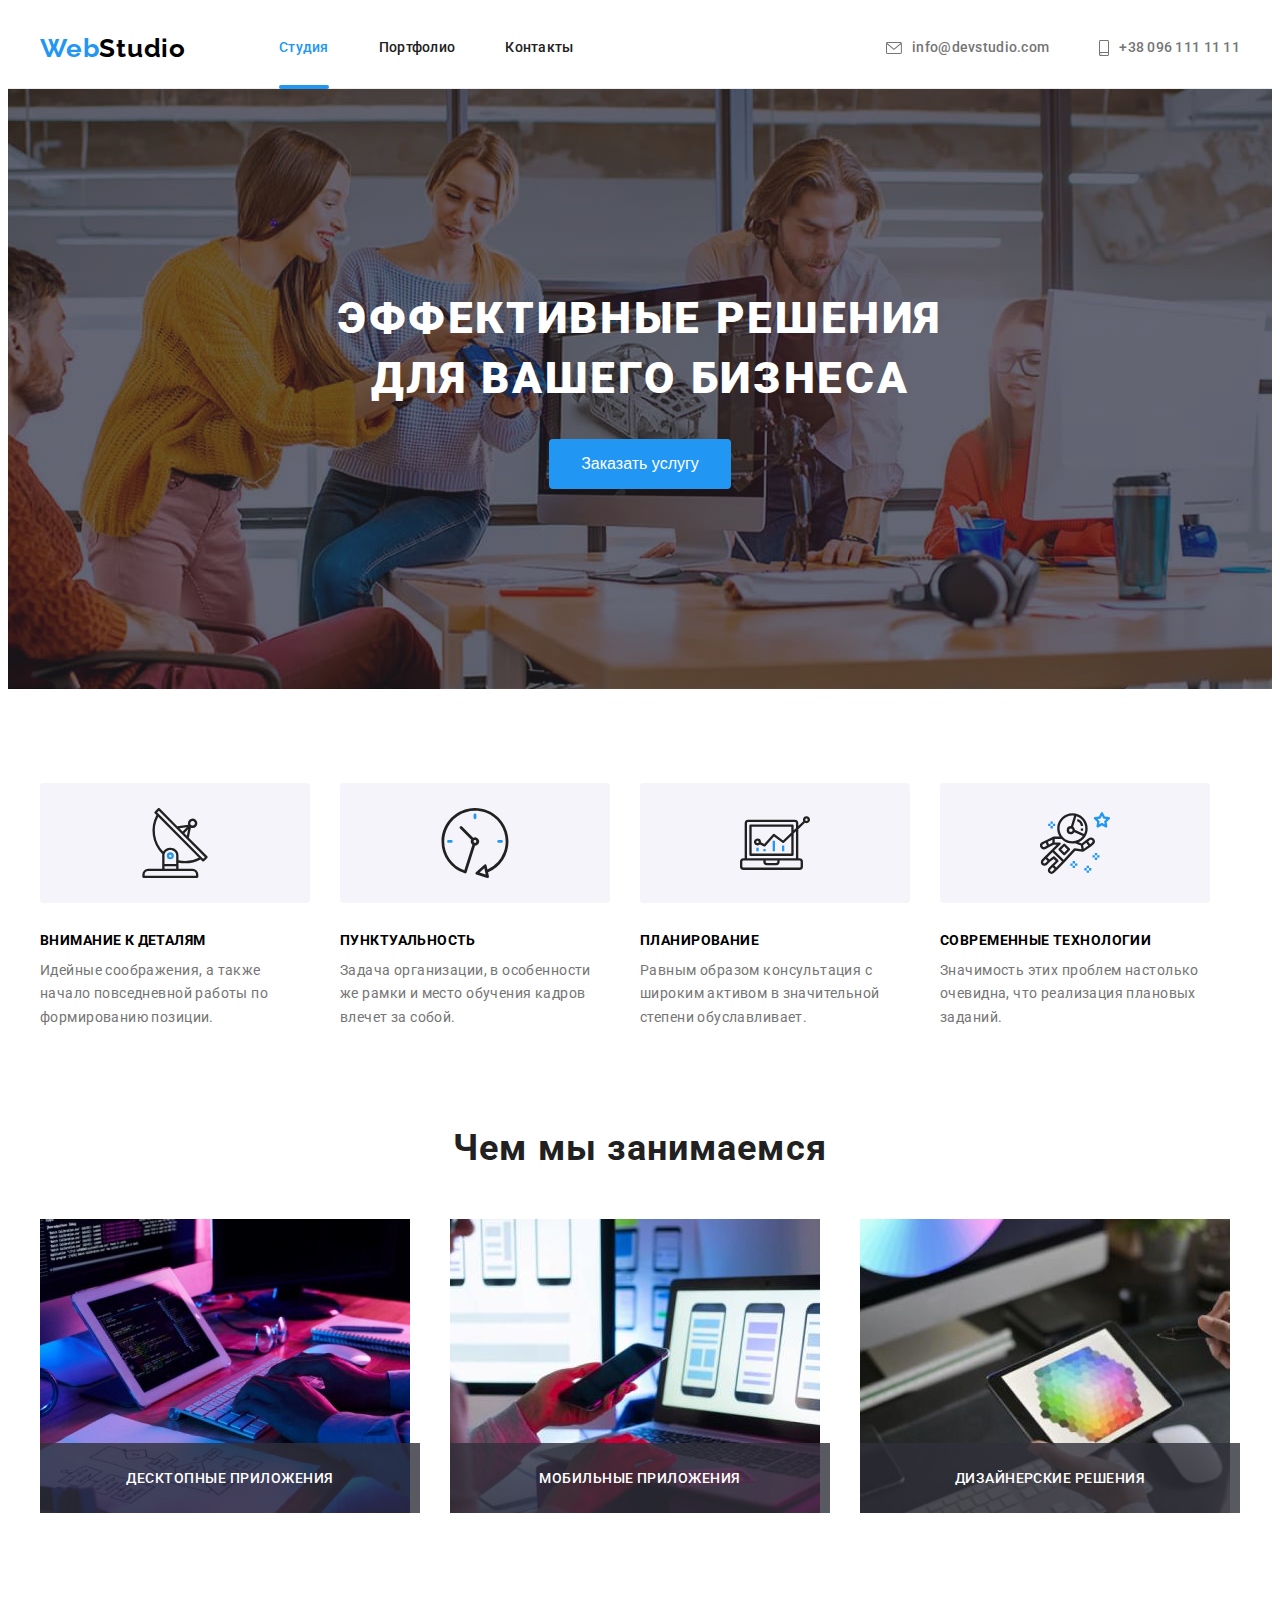
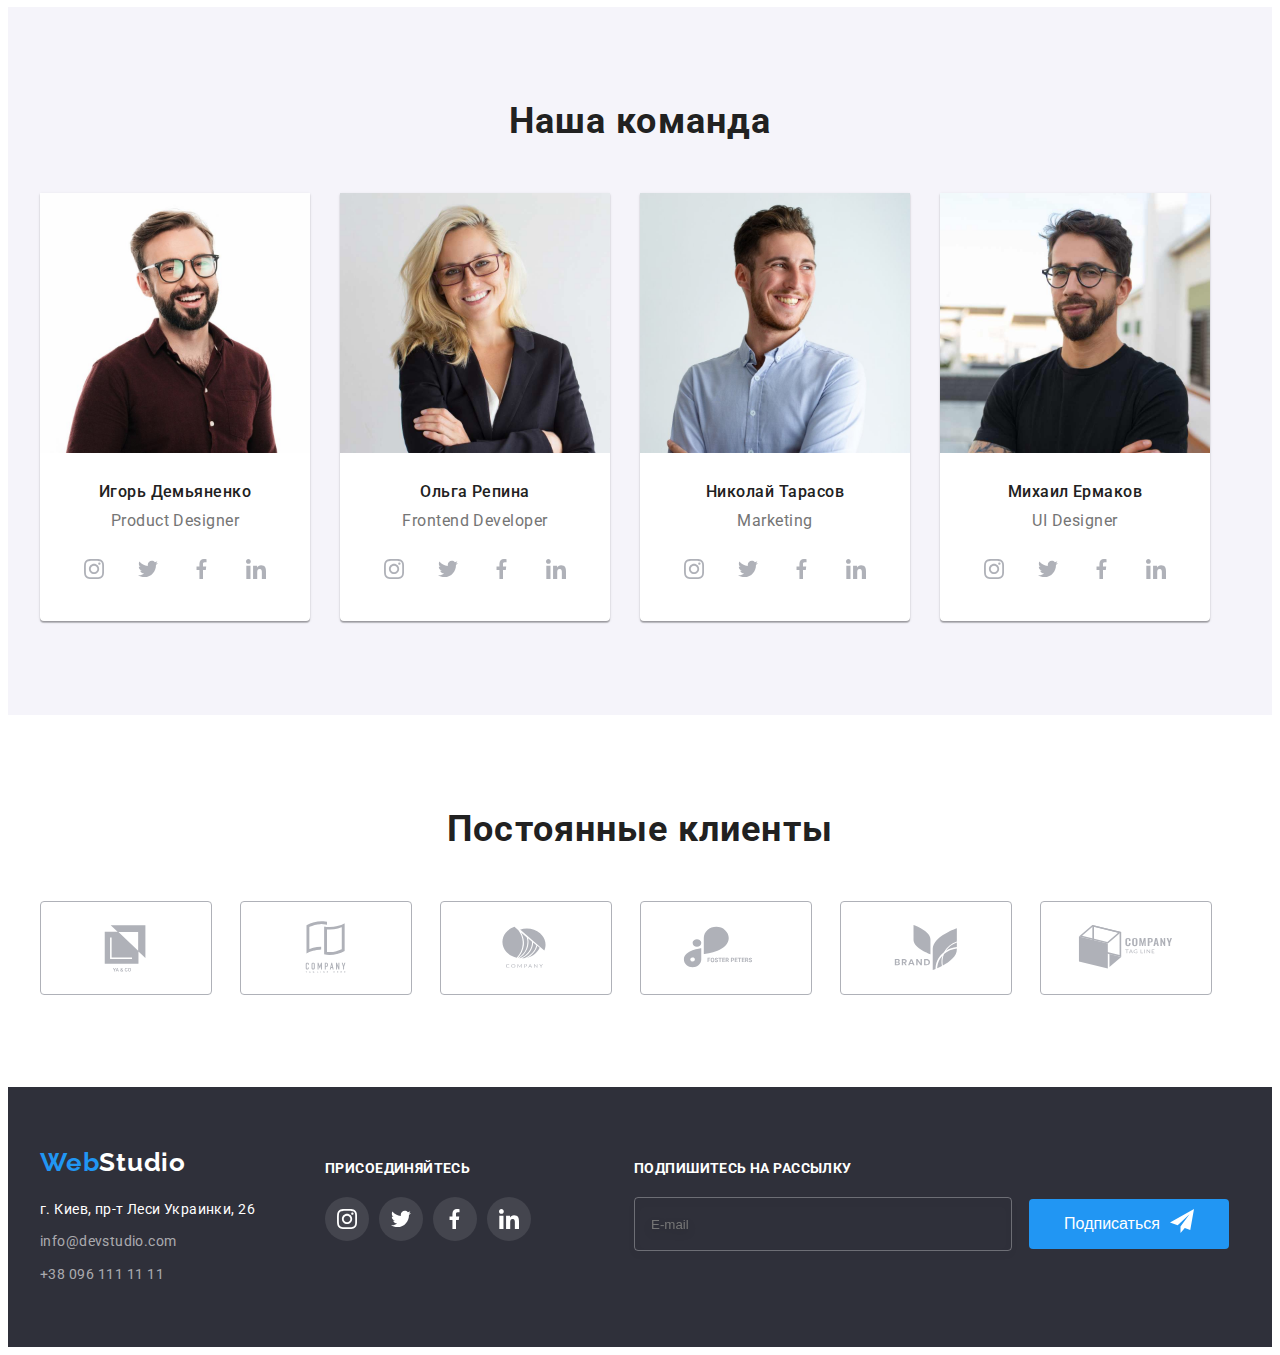
==== commit 475dfcb4: "Добавляет утраченный фон в секции" ====
--- a/index.html
+++ b/index.html
@@ -131,7 +131,7 @@
             </div>
         </section>
 <!-- Team -->
-        <section class="section">
+        <section class="section-team">
             <div class="container">
                 <h2 class="section__title">Наша команда</h2>
 
--- a/css/main.min.css
+++ b/css/main.min.css
@@ -1,2 +1,2 @@
-:root{--primary-text-color: #757575;--title-text-color: #212121;--accent-color: #2196f3;--white-bgc-text-color: #ffffff;--black-text-color: #000000;--hero-footer-bgc: #2f303a;--secondary-bgc: #f5f4fa;--footer-phone-mail-text: rgba(255, 255, 255, 0.6);--footer-social-bgc: rgba(255, 255, 255, 0.1);--icon-normal-color: #afb1b8;--bcg-overlay-color: rgba(33, 150, 243, 0.9);--backdrop-bgc: rgba(0, 0, 0, 0.2);--card-set-gap: 30px;--animation-duration-hw-05: 250ms;--bezier-hw-05: cubic-bezier(0.4, 0, 0.2, 1)}body{background-color:var(--white-bgc-text-ciolor);color:var(--primary-text-color);font-family:Roboto, sans-serif;letter-spacing:0.03em}p,h1,h2,h3,h4,h5,h6{margin-top:0;margin-bottom:0}ul{margin-top:0;margin-bottom:0;padding-left:0}.list{list-style:none}.link{text-decoration:none}img{display:block;max-width:100%;height:auto}.visually-hidden{position:absolute;width:1px;height:1px;margin:-1px;padding:0;overflow:hidden;border:0;clip:rect(0 0 0 0)}.container{justify-content:center;width:1200px;padding-left:15px;padding-right:15px;margin:0 auto}.button{color:var(--title-text-color);background-color:var(--secondary-bgc);font-size:16px;line-height:1.87;font-family:Roboto;font-style:normal;font-weight:500;text-align:center;letter-spacing:0.06em;border-radius:4px;padding:6px 22px;border:0;transition:background-color var(--animation-duration-hw-05) var(--bezier-hw-05),fill var(--animation-duration-hw-05) var(--bezier-hw-05)}.button:hover,.button:focus{color:var(--white-bgc-text-color);background:var(--accent-color);border-radius:4px;box-shadow:0px 3px 1px rgba(0,0,0,0.1),0px 1px 2px rgba(0,0,0,0.08),0px 2px 2px rgba(0,0,0,0.12);border-radius:4px}.button.primary{color:var(--white-bgc-text-color);background-color:var(--accent-color);transition:background-color var(--animation-duration-hw-05) var(--bezier-hw-05),fill var(--animation-duration-hw-05) var(--bezier-hw-05)}.button.primary:hover,.button.primary:focus{color:var(--white-bgc-text-color);background:var(--accent-color);border-radius:4px;box-shadow:0px 3px 1px rgba(0,0,0,0.1),0px 1px 2px rgba(0,0,0,0.08),0px 2px 2px rgba(0,0,0,0.12);border-radius:4px}.button.secondary{color:var(--title-text-color);background-color:var(--secondary-bgc);transition:background-color var(--animation-duration-hw-05) var(--bezier-hw-05),fill var(--animation-duration-hw-05) var(--bezier-hw-05)}.button.secondary:hover,.button.secondary:focus{color:var(--white-bgc-text-color);background:var(--accent-color);border-radius:4px;box-shadow:0px 3px 1px rgba(0,0,0,0.1),0px 1px 2px rgba(0,0,0,0.08),0px 2px 2px rgba(0,0,0,0.12);border-radius:4px}.button-group{display:flex;margin-bottom:50px;justify-content:center}.group-item{display:flex;margin-left:6px;transition:color var(--animation-duration-hw-05) var(--bezier-hw-05)}.social{display:flex;justify-content:center;margin-top:16px}.social__item{margin-right:10px;width:44px;height:44px;fill:var(--icon-normal-color)}.social__item:last-child{margin-right:0}.social__link{width:100%;height:100%;display:flex;align-items:center;justify-content:center;border-radius:50%;fill:var(--icon-normal-color);background-color:var(--white-bgc-text-color);transition:background-color var(--animation-duration-hw-05) var(--bezier-hw-05),fill var(--animation-duration-hw-05) var(--bezier-hw-05)}.social__link:hover,.social__link:focus{background-color:var(--accent-color);fill:var(--white-bgc-text-color)}.footer-subscribe{color:var(--white-bgc-text-color);margin-top:12px;outline:none}.footer-subscribe-text{text-transform:uppercase;font-weight:700;font-size:14px;letter-spacing:0.03em;line-height:1.33;margin-bottom:20px}.field-subscribe{color:rgba(255,255,255,0.6);background-color:transparent;width:358px;height:50px;padding-left:16px;outline:none;border:1px solid rgba(255,255,255,0.3);filter:drop-shadow(0px 4px 4px rgba(0,0,0,0.15));border-radius:4px;transition:border var(--animation-duration-hw-05) var(--bezier-hw-05)}.button-submit{position:relative;width:200px;height:50px;font-size:16px;line-height:1.87;font-weight:500;cursor:pointer;color:var(--white-bgc-text-color);background:var(--accent-color);margin-left:12px;border-radius:4px;padding-top:10px;padding-right:62px;padding-bottom:10px;padding-left:29px;border:0}.icon-send{fill:var(--white-bgc-text-color);position:absolute;align-items:center;justify-content:center;margin-left:10px}.container-join{color:var(--white-bgc-text-color);margin-top:12px;margin-right:93px}.footerjoin-text{text-transform:uppercase;font-weight:700;font-size:14px;letter-spacing:0.03em;line-height:1.33;margin-bottom:20px}.footer-socialbar{display:flex}.footer-socialitem{margin-right:10px;width:44px;height:44px}.footer-sociallink{display:flex;width:100%;height:100%;align-items:center;justify-content:center;border-radius:50%;background-color:var(--footer-social-bgc);transition:background-color var(--animation-duration-hw-05) var(--bezier-hw-05),fill var(--animation-duration-hw-05) var(--bezier-hw-05)}.footer-sociallink:hover,.footer-sociallink:focus{background-color:var(--accent-color);fill:var(--white-bgc-text-color)}.icon-join{fill:var(--white-bgc-text-color)}.checkbox{transition:border var(--animation-duration-hw-05) var(--bezier-hw-05)}.checkbox:checked+.check-label .icon-check{background:var(--accent-color);border:transparent;transition:background-color var(--animation-duration-hw-05) var(--bezier-hw-05)}.checkbox-label{display:flex;align-items:center;margin-bottom:30px;text-align:center;cursor:pointer}.check-label{display:flex;align-items:center;margin-bottom:30px;justify-content:center;text-align:center;cursor:pointer}.icon-check{display:flex;align-items:center;justify-content:center;border:2px solid var(--title-text-color);border-radius:2px;width:16px;height:15px;margin-right:5px;fill:var(--white-bgc-text-color)}.checkbox-text{font-family:Roboto;font-style:normal;font-weight:normal;font-size:14px;line-height:1.71;letter-spacing:0.03em;color:var(--primary-text-color)}.checkbox-link{font-family:Roboto;font-style:normal;font-weight:normal;font-size:14px;line-height:1.71;letter-spacing:0.03em;color:var(--accent-color)}.section{padding-top:94px;padding-bottom:94px}.section__title{font-weight:700;font-size:36px;letter-spacing:0.03em;line-height:1.16;text-align:center;color:var(--title-text-color);margin-bottom:50px}.web{display:flex;color:var(--accent-color);font-family:Raleway;font-style:normal;font-weight:700;font-size:26px;line-height:1.19;letter-spacing:0.03em;text-decoration:none}.logo_color_dark{margin-right:93px;display:flex;font-family:Raleway, sans-serif;font-style:normal;font-weight:700;font-size:26px;line-height:1.19;letter-spacing:0.03em;text-decoration:none;color:var(--black-text-color);transition:color var(--animation-duration-hw-05) var(--bezier-hw-05)}.logo_color_dark:hover,.logo_color_dark:focus{color:var(--accent-color)}.logo_color_light{display:flex;font-family:Raleway, sans-serif;font-style:normal;font-weight:700;font-size:26px;line-height:1.19;letter-spacing:0.03em;text-decoration:none;color:var(--white-bgc-text-color)}.header-list .link{display:block;color:var(--title-text-color);font-weight:500;font-size:14px;line-height:1.14;letter-spacing:0.02em;text-decoration:none;padding-top:32px;padding-bottom:32px}.header-list .link:hover,.header-list .link:focus{color:var(--accent-color)}.header-list .link.current{color:var(--accent-color)}.header{border-bottom:1px solid #ececec}.header .container{display:flex;align-items:center}.header-navigation{display:flex;align-items:center}.header-list{display:flex}.header-list__item .link{display:block;padding-top:32px;padding-bottom:32px;font-weight:500;font-size:14px;line-height:1.14;letter-spacing:0.02em;color:var(--title-text-color);position:relative;transition:color var(--animation-duration-hw-05) var(--bezier-hw-05)}.header-list__item .link:hover::after{opacity:1}.current::after{content:'';display:block;position:absolute;left:0;width:100%;height:4px;bottom:-1px;background-color:var(--accent-color);border-radius:2px;opacity:0;transition:opacity var(--animation-duration-hw-05) var(--bezier-hw-05)}.header-list__item:not(:last-child){margin-right:50px}.header-list .link.current::after{color:var(--accent-color);opacity:1}.header-contacts{display:flex}.contacts-item:not(:last-child){margin-right:50px;box-sizing:border-box;margin-right:30px}.header-mail,.header-tel{display:flex;align-items:center;color:var(--primary-text-color);font-size:14px;font-weight:500;line-height:1.14;letter-spacing:0.02em;padding-top:32px;padding-bottom:32px;text-decoration:none;transition:color var(--animation-duration-hw-05) var(--bezier-hw-05)}.header-mail:hover,.header-mail:focus,.header-tel:hover,.header-tel:focus{color:var(--accent-color)}.icon-mail,.icon-tel{margin-right:10px;fill:currentColor}.header-mail{margin-right:50px}.header-contacts{display:flex;margin-left:auto}.banner{padding-top:200px;padding-bottom:200px;background:var(--hero-footer-bgc);background-image:linear-gradient(to right, rgba(47,48,58,0.4), rgba(47,48,58,0.4)),url("../images/hero-bg-main.jpg");background-repeat:no-repeat;background-position:center;background-size:auto}.banner-container{width:696px;margin:0 auto}.banner-content{text-align:center;font-size:44px;font-weight:900;line-height:1.36;text-transform:uppercase;color:var(--white-bgc-text-color);letter-spacing:0.06em}.button-order{font-size:16px;line-height:1.87;font-weight:500;cursor:pointer;color:var(--white-bgc-text-color);background:var(--accent-color);display:block;margin:0 auto;margin-top:30px;border-radius:4px;padding-top:10px;padding-right:32px;padding-bottom:10px;padding-left:32px;border:0}.button-order:hover,.button-order:focus{background:var(--accent-color);box-shadow:0px 4px 4px rgba(0,0,0,0.15);border-radius:4px;color:var(--white-bgc-text-color)}.features{padding-top:94px}.features-list{display:flex}.features-list__item{margin-right:30px;width:270px;height:251px;justify-content:center;width:1200px}.features-list__item::before{display:block;content:'';width:270px;height:120px;background-size:contain;background-position:center;background:#f5f4fa;border-radius:4px}.icon-attention::before{background-image:url(../images/antenna-one.svg);background-position:center;background-size:auto;background-repeat:no-repeat}.icon-punctuality::before{background-image:url(../images/clock-one.svg);background-position:center;background-size:auto;background-repeat:no-repeat}.icon-planning::before{background-image:url(../images/diagram-one.svg);background-position:center;background-size:auto;background-repeat:no-repeat}.icon-technologies::before{background-image:url(../images/astronaut-one.svg);background-position:center;background-size:auto;background-repeat:no-repeat}.features-list__title{margin-bottom:10px;font-style:normal;font-weight:bold;font-size:14px;line-height:1.14;letter-spacing:0.03em;text-transform:uppercase;color:var(--black-text-color);margin-top:30px}.features-list__title:last-child{margin-right:0}.features-list__text{font-style:normal;font-size:14px;line-height:1.71;letter-spacing:0.03em;color:var(--primary-text-color)}.products{display:flex;margin-top:50px;margin-left:-30px}.products .products__item{display:flex;flex-basis:calc(100% / 3 - 30px);margin-left:30px;position:relative}.products__title{color:var(--white-bgc-text-color);position:absolute;font-family:Roboto;font-style:normal;font-weight:500;text-transform:uppercase;bottom:0;font-size:14px;background:rgba(47,48,58,0.8);width:100%;height:70px;display:flex;align-items:center;justify-content:center}.team{display:flex;margin-top:50px}.team__item{background-color:var(--white-bgc-text-color);border-radius:5px;box-shadow:0px 1px 3px rgba(0,0,0,0.12),0px 1px 1px rgba(0,0,0,0.14),0px 2px 1px rgba(0,0,0,0.2);border-radius:0px 0px 4px 4px}.team__item:not(:last-child){margin-right:30px}.member{padding-top:30px;padding-bottom:30px}.member__name{color:var(--title-text-color);font-weight:500;font-size:16px;line-height:1.18;letter-spacing:0.03em;text-align:center}.member__position{color:var(--primary-text-color);font-size:16px;line-height:1.18;letter-spacing:0.03em;text-align:center;padding-top:10px}.clients-list{display:flex;margin-top:50px}.clients-item{width:170px;height:92px}.clients-item:not(:last-child){margin-right:30px}.client-link{display:flex;align-items:center;justify-content:center;width:100%;height:100%;border:solid 1px var(--icon-normal-color);border-radius:4px;cursor:pointer;border-color:hover var(--accent-color);border-color:focus var(--accent-color);color:var(--icon-normal-color);transition:color var(--animation-duration-hw-05) var(--bezier-hw-05)}.client-link:hover,.client-link:focus{color:var(--accent-color)}.icon-client{fill:currentColor}.footer{display:flex;background:var(--hero-footer-bgc);padding-top:60px;padding-bottom:60px;margin:0 auto}.container-footer{display:flex;width:1200px;padding-left:15px;padding-right:15px;margin:0 auto}.footer-address{margin-right:70px}.footer-logo{display:flex;color:var(--white-bgc-text-color);font-family:Raleway, sans-serif;font-style:normal;font-weight:700;font-size:26px;line-height:1.19;letter-spacing:0.03em;text-decoration:none}.address{color:var(--white-bgc-text-color);background-color:var(--hero-footer-bgc);font-weight:400;font-size:14px;line-height:1.71;letter-spacing:0.03em;text-decoration:none;font-style:normal;margin-top:20px}.mail-footer{padding-top:9px;font-style:normal}.tel-footer{padding-top:9px;font-style:normal}.footer-mail{color:var(--footer-phone-mail-text);font-weight:400;font-size:14px;line-height:1.71;letter-spacing:0.03em;text-decoration:none;font-style:normal;transition:color var(--animation-duration-hw-05) var(--bezier-hw-05)}.footer-mail:hover,.footer-mail:focus{color:var(--accent-color);background-color:var(--hero-footer-bgc)}.footer-tel{color:var(--footer-phone-mail-text);font-weight:400;font-size:14px;line-height:1.71;text-decoration:none;font-style:normal;transition:color var(--animation-duration-hw-05) var(--bezier-hw-05)}.footer-tel:hover,.footer-tel:focus{color:var(--accent-color);background-color:var(--hero-footer-bgc)}.backdrop{position:fixed;width:100vw;height:100vh;background-color:var(--backdrop-bgc);top:0;transition:opacity var(--animation-duration-hw-05),visibility var(--animation-duration-hw-05)}.backdrop.is-hidden{opacity:0;visibility:hidden;pointer-events:none}.modal{position:absolute;width:528px;min-height:581px;background-color:var(--white-bgc-text-color);box-shadow:0px 1px 3px rgba(0,0,0,0.12),0px 1px 1px rgba(0,0,0,0.14),0px 2px 1px rgba(0,0,0,0.2);border-radius:4px;left:50%;top:50%;transform:translate(-50%, -50%);padding:40px}.modal-button{width:30px;height:30px;border:1px solid rgba(0,0,0,0.1);background-color:unset;border-radius:50%;position:absolute;top:8px;right:8px;transition:color var(--animation-duration-hw-05) var(--bezier-hw-05),fill var(--animation-duration-hw-05) var(--bezier-hw-05)}.modal-button:focus .close-icon,.modal-button:hover .close-icon{fill:var(--accent-color)}.close-icon{transition:fill var(--animation-duration-hw-05) var(--bezier-hw-05),fill var(--animation-duration-hw-05) var(--bezier-hw-05)}.field-form{display:flex;justify-content:center;flex-direction:column;width:448px}.field-form-title{margin-top:2px;margin-bottom:15px;font-family:Roboto;font-style:normal;font-weight:bold;font-size:20px;line-height:1.15;text-align:center;letter-spacing:0.03em;color:var(--title-text-color)}.field-input-icon{display:flex;flex-direction:column;position:relative;margin-bottom:10px}.mark{font-family:Roboto;font-style:normal;font-weight:normal;font-size:12px;line-height:1.16;letter-spacing:0.01em;color:var(--primary-text-color);margin-bottom:4px}.field-input{width:100%;height:40px;padding-left:42px;border:1px solid rgba(33,33,33,0.2);border-radius:4px;outline:none;transition:border var(--animation-duration-hw-05) var(--bezier-hw-05)}.field-input:hover,.field-input:focus{border-color:#188ce8;cursor:pointer}.field-icon{position:absolute;top:50%;left:12px}.field-input:focus+.field-icon{fill:#188ce8}.field-textarea{width:100%;height:120px;border:1px solid rgba(33,33,33,0.2);box-sizing:border-box;border-radius:4px;padding:12px 16px;resize:none;outline:none;transition:border var(--animation-duration-hw-05) var(--bezier-hw-05)}.field-textarea:hover,.field-textarea:focus{border-color:#188ce8;cursor:pointer}.field-textarea::placeholder{font-family:Roboto;font-style:normal;font-weight:normal;font-size:12px;line-height:1.16;letter-spacing:0.01em;color:rgba(117,117,117,0.5)}.textarea-label{display:flex;flex-direction:column;margin-bottom:20px}.btn-area{display:flex;justify-content:center}.send-btn{width:200px;height:50px;font-weight:700;font-size:16px;line-height:1.87;letter-spacing:0.06em;color:var(--white-bgc-text-color);background-color:var(--accent-color);box-shadow:0px 4px 4px rgba(0,0,0,0.15);border:transparent;border-radius:4px;transition:background-color var(--animation-duration-hw-05) var(--bezier-hw-05)}.send-btn:hover,.send-btn:focus{background-color:#188ce8;cursor:pointer}.cardset{padding:0;margin:0;list-style:none;display:flex;flex-wrap:wrap;margin-left:calc(-1 * var(--card-set-gap));margin-top:calc(-1 * var(--card-set-gap))}.cardset .cardset__item{flex-basis:calc(100% / 3 - var(--card-set-gap));margin-left:var(--card-set-gap);margin-top:var(--card-set-gap)}.cardset .cardset__item:hover,.cardset .cardset__item:focus{box-shadow:0px 1px 1px rgba(0,0,0,0.12),0px 4px 4px rgba(0,0,0,0.06),1px 4px 6px rgba(0,0,0,0.16)}.card__overlay{position:absolute;bottom:0;left:0;width:100%;height:100%;background:var(--bcg-overlay-color);transition:transform var(--animation-duration-hw-05) var(--bezier-hw-05);transform:translateY(100%)}.cardset__link:hover .card__overlay,.cardset__link:focus .card__overlay{opacity:1;transform:translateY(0)}.card__thumb{position:relative;overflow:hidden}.card__description{position:absolute;padding:63px 24px;font-style:normal;font-weight:normal;font-size:18px;line-height:1.55;letter-spacing:0.03em;align-items:center;justify-content:center;bottom:0;width:100%;height:100%;color:var(--white-bgc-text-color)}.card__description:hover::before,.card__description:focus::before{opacity:1;transform:translateY(0)}.card__meta{border:1px solid #eeeeee;border-left:1px solid #eeeeee;border-right:1px solid #eeeeee;padding:20px 24px 20px 24px}.card__title{color:var(--title-text-color);font-family:Roboto;font-style:normal;font-weight:700;font-size:18px;line-height:2;letter-spacing:0.06em;text-align:start}.card__text{color:var(--primary-text-color);text-align:start;margin-top:4px}
+:root{--primary-text-color: #757575;--title-text-color: #212121;--accent-color: #2196f3;--white-bgc-text-color: #ffffff;--black-text-color: #000000;--hero-footer-bgc: #2f303a;--secondary-bgc: #f5f4fa;--footer-phone-mail-text: rgba(255, 255, 255, 0.6);--footer-social-bgc: rgba(255, 255, 255, 0.1);--icon-normal-color: #afb1b8;--bcg-overlay-color: rgba(33, 150, 243, 0.9);--backdrop-bgc: rgba(0, 0, 0, 0.2);--card-set-gap: 30px;--animation-duration-hw-05: 250ms;--bezier-hw-05: cubic-bezier(0.4, 0, 0.2, 1)}body{background-color:var(--white-bgc-text-ciolor);color:var(--primary-text-color);font-family:Roboto, sans-serif;letter-spacing:0.03em}p,h1,h2,h3,h4,h5,h6{margin-top:0;margin-bottom:0}ul{margin-top:0;margin-bottom:0;padding-left:0}.list{list-style:none}.link{text-decoration:none}img{display:block;max-width:100%;height:auto}.visually-hidden{position:absolute;width:1px;height:1px;margin:-1px;padding:0;overflow:hidden;border:0;clip:rect(0 0 0 0)}.container{justify-content:center;width:1200px;padding-left:15px;padding-right:15px;margin:0 auto}.button{color:var(--title-text-color);background-color:var(--secondary-bgc);font-size:16px;line-height:1.87;font-family:Roboto;font-style:normal;font-weight:500;text-align:center;letter-spacing:0.06em;border-radius:4px;padding:6px 22px;border:0;transition:background-color var(--animation-duration-hw-05) var(--bezier-hw-05),fill var(--animation-duration-hw-05) var(--bezier-hw-05)}.button:hover,.button:focus{color:var(--white-bgc-text-color);background:var(--accent-color);border-radius:4px;box-shadow:0px 3px 1px rgba(0,0,0,0.1),0px 1px 2px rgba(0,0,0,0.08),0px 2px 2px rgba(0,0,0,0.12);border-radius:4px}.button.primary{color:var(--white-bgc-text-color);background-color:var(--accent-color);transition:background-color var(--animation-duration-hw-05) var(--bezier-hw-05),fill var(--animation-duration-hw-05) var(--bezier-hw-05)}.button.primary:hover,.button.primary:focus{color:var(--white-bgc-text-color);background:var(--accent-color);border-radius:4px;box-shadow:0px 3px 1px rgba(0,0,0,0.1),0px 1px 2px rgba(0,0,0,0.08),0px 2px 2px rgba(0,0,0,0.12);border-radius:4px}.button.secondary{color:var(--title-text-color);background-color:var(--secondary-bgc);transition:background-color var(--animation-duration-hw-05) var(--bezier-hw-05),fill var(--animation-duration-hw-05) var(--bezier-hw-05)}.button.secondary:hover,.button.secondary:focus{color:var(--white-bgc-text-color);background:var(--accent-color);border-radius:4px;box-shadow:0px 3px 1px rgba(0,0,0,0.1),0px 1px 2px rgba(0,0,0,0.08),0px 2px 2px rgba(0,0,0,0.12);border-radius:4px}.button-group{display:flex;margin-bottom:50px;justify-content:center}.group-item{display:flex;margin-left:6px;transition:color var(--animation-duration-hw-05) var(--bezier-hw-05)}.social{display:flex;justify-content:center;margin-top:16px}.social__item{margin-right:10px;width:44px;height:44px;fill:var(--icon-normal-color)}.social__item:last-child{margin-right:0}.social__link{width:100%;height:100%;display:flex;align-items:center;justify-content:center;border-radius:50%;fill:var(--icon-normal-color);background-color:var(--white-bgc-text-color);transition:background-color var(--animation-duration-hw-05) var(--bezier-hw-05),fill var(--animation-duration-hw-05) var(--bezier-hw-05)}.social__link:hover,.social__link:focus{background-color:var(--accent-color);fill:var(--white-bgc-text-color)}.footer-subscribe{color:var(--white-bgc-text-color);margin-top:12px;outline:none}.footer-subscribe-text{text-transform:uppercase;font-weight:700;font-size:14px;letter-spacing:0.03em;line-height:1.33;margin-bottom:20px}.field-subscribe{color:rgba(255,255,255,0.6);background-color:transparent;width:358px;height:50px;padding-left:16px;outline:none;border:1px solid rgba(255,255,255,0.3);filter:drop-shadow(0px 4px 4px rgba(0,0,0,0.15));border-radius:4px;transition:border var(--animation-duration-hw-05) var(--bezier-hw-05)}.button-submit{position:relative;width:200px;height:50px;font-size:16px;line-height:1.87;font-weight:500;cursor:pointer;color:var(--white-bgc-text-color);background:var(--accent-color);margin-left:12px;border-radius:4px;padding-top:10px;padding-right:62px;padding-bottom:10px;padding-left:29px;border:0}.icon-send{fill:var(--white-bgc-text-color);position:absolute;align-items:center;justify-content:center;margin-left:10px}.container-join{color:var(--white-bgc-text-color);margin-top:12px;margin-right:93px}.footerjoin-text{text-transform:uppercase;font-weight:700;font-size:14px;letter-spacing:0.03em;line-height:1.33;margin-bottom:20px}.footer-socialbar{display:flex}.footer-socialitem{margin-right:10px;width:44px;height:44px}.footer-sociallink{display:flex;width:100%;height:100%;align-items:center;justify-content:center;border-radius:50%;background-color:var(--footer-social-bgc);transition:background-color var(--animation-duration-hw-05) var(--bezier-hw-05),fill var(--animation-duration-hw-05) var(--bezier-hw-05)}.footer-sociallink:hover,.footer-sociallink:focus{background-color:var(--accent-color);fill:var(--white-bgc-text-color)}.icon-join{fill:var(--white-bgc-text-color)}.checkbox{transition:border var(--animation-duration-hw-05) var(--bezier-hw-05)}.checkbox:checked+.check-label .icon-check{background:var(--accent-color);border:transparent;transition:background-color var(--animation-duration-hw-05) var(--bezier-hw-05)}.checkbox-label{display:flex;align-items:center;margin-bottom:30px;text-align:center;cursor:pointer}.check-label{display:flex;align-items:center;margin-bottom:30px;justify-content:center;text-align:center;cursor:pointer}.icon-check{display:flex;align-items:center;justify-content:center;border:2px solid var(--title-text-color);border-radius:2px;width:16px;height:15px;margin-right:5px;fill:var(--white-bgc-text-color)}.checkbox-text{font-family:Roboto;font-style:normal;font-weight:normal;font-size:14px;line-height:1.71;letter-spacing:0.03em;color:var(--primary-text-color)}.checkbox-link{font-family:Roboto;font-style:normal;font-weight:normal;font-size:14px;line-height:1.71;letter-spacing:0.03em;color:var(--accent-color)}.section{padding-top:94px;padding-bottom:94px}.section__title{font-weight:700;font-size:36px;letter-spacing:0.03em;line-height:1.16;text-align:center;color:var(--title-text-color);margin-bottom:50px}.web{display:flex;color:var(--accent-color);font-family:Raleway;font-style:normal;font-weight:700;font-size:26px;line-height:1.19;letter-spacing:0.03em;text-decoration:none}.logo_color_dark{margin-right:93px;display:flex;font-family:Raleway, sans-serif;font-style:normal;font-weight:700;font-size:26px;line-height:1.19;letter-spacing:0.03em;text-decoration:none;color:var(--black-text-color);transition:color var(--animation-duration-hw-05) var(--bezier-hw-05)}.logo_color_dark:hover,.logo_color_dark:focus{color:var(--accent-color)}.logo_color_light{display:flex;font-family:Raleway, sans-serif;font-style:normal;font-weight:700;font-size:26px;line-height:1.19;letter-spacing:0.03em;text-decoration:none;color:var(--white-bgc-text-color)}.header-list .link{display:block;color:var(--title-text-color);font-weight:500;font-size:14px;line-height:1.14;letter-spacing:0.02em;text-decoration:none;padding-top:32px;padding-bottom:32px}.header-list .link:hover,.header-list .link:focus{color:var(--accent-color)}.header-list .link.current{color:var(--accent-color)}.header{border-bottom:1px solid #ececec}.header .container{display:flex;align-items:center}.header-navigation{display:flex;align-items:center}.header-list{display:flex}.header-list__item .link{display:block;padding-top:32px;padding-bottom:32px;font-weight:500;font-size:14px;line-height:1.14;letter-spacing:0.02em;color:var(--title-text-color);position:relative;transition:color var(--animation-duration-hw-05) var(--bezier-hw-05)}.header-list__item .link:hover::after{opacity:1}.current::after{content:'';display:block;position:absolute;left:0;width:100%;height:4px;bottom:-1px;background-color:var(--accent-color);border-radius:2px;opacity:0;transition:opacity var(--animation-duration-hw-05) var(--bezier-hw-05)}.header-list__item:not(:last-child){margin-right:50px}.header-list .link.current::after{color:var(--accent-color);opacity:1}.header-contacts{display:flex}.contacts-item:not(:last-child){margin-right:50px;box-sizing:border-box;margin-right:30px}.header-mail,.header-tel{display:flex;align-items:center;color:var(--primary-text-color);font-size:14px;font-weight:500;line-height:1.14;letter-spacing:0.02em;padding-top:32px;padding-bottom:32px;text-decoration:none;transition:color var(--animation-duration-hw-05) var(--bezier-hw-05)}.header-mail:hover,.header-mail:focus,.header-tel:hover,.header-tel:focus{color:var(--accent-color)}.icon-mail,.icon-tel{margin-right:10px;fill:currentColor}.header-mail{margin-right:50px}.header-contacts{display:flex;margin-left:auto}.banner{padding-top:200px;padding-bottom:200px;background:var(--hero-footer-bgc);background-image:linear-gradient(to right, rgba(47,48,58,0.4), rgba(47,48,58,0.4)),url("../images/hero-bg-main.jpg");background-repeat:no-repeat;background-position:center;background-size:auto}.banner-container{width:696px;margin:0 auto}.banner-content{text-align:center;font-size:44px;font-weight:900;line-height:1.36;text-transform:uppercase;color:var(--white-bgc-text-color);letter-spacing:0.06em}.button-order{font-size:16px;line-height:1.87;font-weight:500;cursor:pointer;color:var(--white-bgc-text-color);background:var(--accent-color);display:block;margin:0 auto;margin-top:30px;border-radius:4px;padding-top:10px;padding-right:32px;padding-bottom:10px;padding-left:32px;border:0}.button-order:hover,.button-order:focus{background:var(--accent-color);box-shadow:0px 4px 4px rgba(0,0,0,0.15);border-radius:4px;color:var(--white-bgc-text-color)}.features{padding-top:94px}.features-list{display:flex}.features-list__item{margin-right:30px;width:270px;height:251px;justify-content:center;width:1200px}.features-list__item::before{display:block;content:'';width:270px;height:120px;background-size:contain;background-position:center;background:#f5f4fa;border-radius:4px}.icon-attention::before{background-image:url(../images/antenna-one.svg);background-position:center;background-size:auto;background-repeat:no-repeat}.icon-punctuality::before{background-image:url(../images/clock-one.svg);background-position:center;background-size:auto;background-repeat:no-repeat}.icon-planning::before{background-image:url(../images/diagram-one.svg);background-position:center;background-size:auto;background-repeat:no-repeat}.icon-technologies::before{background-image:url(../images/astronaut-one.svg);background-position:center;background-size:auto;background-repeat:no-repeat}.features-list__title{margin-bottom:10px;font-style:normal;font-weight:bold;font-size:14px;line-height:1.14;letter-spacing:0.03em;text-transform:uppercase;color:var(--black-text-color);margin-top:30px}.features-list__title:last-child{margin-right:0}.features-list__text{font-style:normal;font-size:14px;line-height:1.71;letter-spacing:0.03em;color:var(--primary-text-color)}.products{display:flex;margin-top:50px;margin-left:-30px}.products .products__item{display:flex;flex-basis:calc(100% / 3 - 30px);margin-left:30px;position:relative}.products__title{color:var(--white-bgc-text-color);position:absolute;font-family:Roboto;font-style:normal;font-weight:500;text-transform:uppercase;bottom:0;font-size:14px;background:rgba(47,48,58,0.8);width:100%;height:70px;display:flex;align-items:center;justify-content:center}.section-team{padding-top:94px;padding-bottom:94px;background:var(--secondary-bgc)}.team{display:flex;margin-top:50px}.team__item{background-color:var(--white-bgc-text-color);border-radius:5px;box-shadow:0px 1px 3px rgba(0,0,0,0.12),0px 1px 1px rgba(0,0,0,0.14),0px 2px 1px rgba(0,0,0,0.2);border-radius:0px 0px 4px 4px}.team__item:not(:last-child){margin-right:30px}.member{padding-top:30px;padding-bottom:30px}.member__name{color:var(--title-text-color);font-weight:500;font-size:16px;line-height:1.18;letter-spacing:0.03em;text-align:center}.member__position{color:var(--primary-text-color);font-size:16px;line-height:1.18;letter-spacing:0.03em;text-align:center;padding-top:10px}.clients-list{display:flex;margin-top:50px}.clients-item{width:170px;height:92px}.clients-item:not(:last-child){margin-right:30px}.client-link{display:flex;align-items:center;justify-content:center;width:100%;height:100%;border:solid 1px var(--icon-normal-color);border-radius:4px;cursor:pointer;border-color:hover var(--accent-color);border-color:focus var(--accent-color);color:var(--icon-normal-color);transition:color var(--animation-duration-hw-05) var(--bezier-hw-05)}.client-link:hover,.client-link:focus{color:var(--accent-color)}.icon-client{fill:currentColor}.footer{display:flex;background:var(--hero-footer-bgc);padding-top:60px;padding-bottom:60px;margin:0 auto}.container-footer{display:flex;width:1200px;padding-left:15px;padding-right:15px;margin:0 auto}.footer-address{margin-right:70px}.footer-logo{display:flex;color:var(--white-bgc-text-color);font-family:Raleway, sans-serif;font-style:normal;font-weight:700;font-size:26px;line-height:1.19;letter-spacing:0.03em;text-decoration:none}.address{color:var(--white-bgc-text-color);background-color:var(--hero-footer-bgc);font-weight:400;font-size:14px;line-height:1.71;letter-spacing:0.03em;text-decoration:none;font-style:normal;margin-top:20px}.mail-footer{padding-top:9px;font-style:normal}.tel-footer{padding-top:9px;font-style:normal}.footer-mail{color:var(--footer-phone-mail-text);font-weight:400;font-size:14px;line-height:1.71;letter-spacing:0.03em;text-decoration:none;font-style:normal;transition:color var(--animation-duration-hw-05) var(--bezier-hw-05)}.footer-mail:hover,.footer-mail:focus{color:var(--accent-color);background-color:var(--hero-footer-bgc)}.footer-tel{color:var(--footer-phone-mail-text);font-weight:400;font-size:14px;line-height:1.71;text-decoration:none;font-style:normal;transition:color var(--animation-duration-hw-05) var(--bezier-hw-05)}.footer-tel:hover,.footer-tel:focus{color:var(--accent-color);background-color:var(--hero-footer-bgc)}.backdrop{position:fixed;width:100vw;height:100vh;background-color:var(--backdrop-bgc);top:0;transition:opacity var(--animation-duration-hw-05),visibility var(--animation-duration-hw-05)}.backdrop.is-hidden{opacity:0;visibility:hidden;pointer-events:none}.modal{position:absolute;width:528px;min-height:581px;background-color:var(--white-bgc-text-color);box-shadow:0px 1px 3px rgba(0,0,0,0.12),0px 1px 1px rgba(0,0,0,0.14),0px 2px 1px rgba(0,0,0,0.2);border-radius:4px;left:50%;top:50%;transform:translate(-50%, -50%);padding:40px}.modal-button{width:30px;height:30px;border:1px solid rgba(0,0,0,0.1);background-color:unset;border-radius:50%;position:absolute;top:8px;right:8px;transition:color var(--animation-duration-hw-05) var(--bezier-hw-05),fill var(--animation-duration-hw-05) var(--bezier-hw-05)}.modal-button:focus .close-icon,.modal-button:hover .close-icon{fill:var(--accent-color)}.close-icon{transition:fill var(--animation-duration-hw-05) var(--bezier-hw-05),fill var(--animation-duration-hw-05) var(--bezier-hw-05)}.field-form{display:flex;justify-content:center;flex-direction:column;width:448px}.field-form-title{margin-top:2px;margin-bottom:15px;font-family:Roboto;font-style:normal;font-weight:bold;font-size:20px;line-height:1.15;text-align:center;letter-spacing:0.03em;color:var(--title-text-color)}.field-input-icon{display:flex;flex-direction:column;position:relative;margin-bottom:10px}.mark{font-family:Roboto;font-style:normal;font-weight:normal;font-size:12px;line-height:1.16;letter-spacing:0.01em;color:var(--primary-text-color);margin-bottom:4px}.field-input{width:100%;height:40px;padding-left:42px;border:1px solid rgba(33,33,33,0.2);border-radius:4px;outline:none;transition:border var(--animation-duration-hw-05) var(--bezier-hw-05)}.field-input:hover,.field-input:focus{border-color:#188ce8;cursor:pointer}.field-icon{position:absolute;top:50%;left:12px}.field-input:focus+.field-icon{fill:#188ce8}.field-textarea{width:100%;height:120px;border:1px solid rgba(33,33,33,0.2);box-sizing:border-box;border-radius:4px;padding:12px 16px;resize:none;outline:none;transition:border var(--animation-duration-hw-05) var(--bezier-hw-05)}.field-textarea:hover,.field-textarea:focus{border-color:#188ce8;cursor:pointer}.field-textarea::placeholder{font-family:Roboto;font-style:normal;font-weight:normal;font-size:12px;line-height:1.16;letter-spacing:0.01em;color:rgba(117,117,117,0.5)}.textarea-label{display:flex;flex-direction:column;margin-bottom:20px}.btn-area{display:flex;justify-content:center}.send-btn{width:200px;height:50px;font-weight:700;font-size:16px;line-height:1.87;letter-spacing:0.06em;color:var(--white-bgc-text-color);background-color:var(--accent-color);box-shadow:0px 4px 4px rgba(0,0,0,0.15);border:transparent;border-radius:4px;transition:background-color var(--animation-duration-hw-05) var(--bezier-hw-05)}.send-btn:hover,.send-btn:focus{background-color:#188ce8;cursor:pointer}.cardset{padding:0;margin:0;list-style:none;display:flex;flex-wrap:wrap;margin-left:calc(-1 * var(--card-set-gap));margin-top:calc(-1 * var(--card-set-gap))}.cardset .cardset__item{flex-basis:calc(100% / 3 - var(--card-set-gap));margin-left:var(--card-set-gap);margin-top:var(--card-set-gap)}.cardset .cardset__item:hover,.cardset .cardset__item:focus{box-shadow:0px 1px 1px rgba(0,0,0,0.12),0px 4px 4px rgba(0,0,0,0.06),1px 4px 6px rgba(0,0,0,0.16)}.card__overlay{position:absolute;bottom:0;left:0;width:100%;height:100%;background:var(--bcg-overlay-color);transition:transform var(--animation-duration-hw-05) var(--bezier-hw-05);transform:translateY(100%)}.cardset__link:hover .card__overlay,.cardset__link:focus .card__overlay{opacity:1;transform:translateY(0)}.card__thumb{position:relative;overflow:hidden}.card__description{position:absolute;padding:63px 24px;font-style:normal;font-weight:normal;font-size:18px;line-height:1.55;letter-spacing:0.03em;align-items:center;justify-content:center;bottom:0;width:100%;height:100%;color:var(--white-bgc-text-color)}.card__description:hover::before,.card__description:focus::before{opacity:1;transform:translateY(0)}.card__meta{border:1px solid #eeeeee;border-left:1px solid #eeeeee;border-right:1px solid #eeeeee;padding:20px 24px 20px 24px}.card__title{color:var(--title-text-color);font-family:Roboto;font-style:normal;font-weight:700;font-size:18px;line-height:2;letter-spacing:0.06em;text-align:start}.card__text{color:var(--primary-text-color);text-align:start;margin-top:4px}
 /*# sourceMappingURL=main.min.css.map */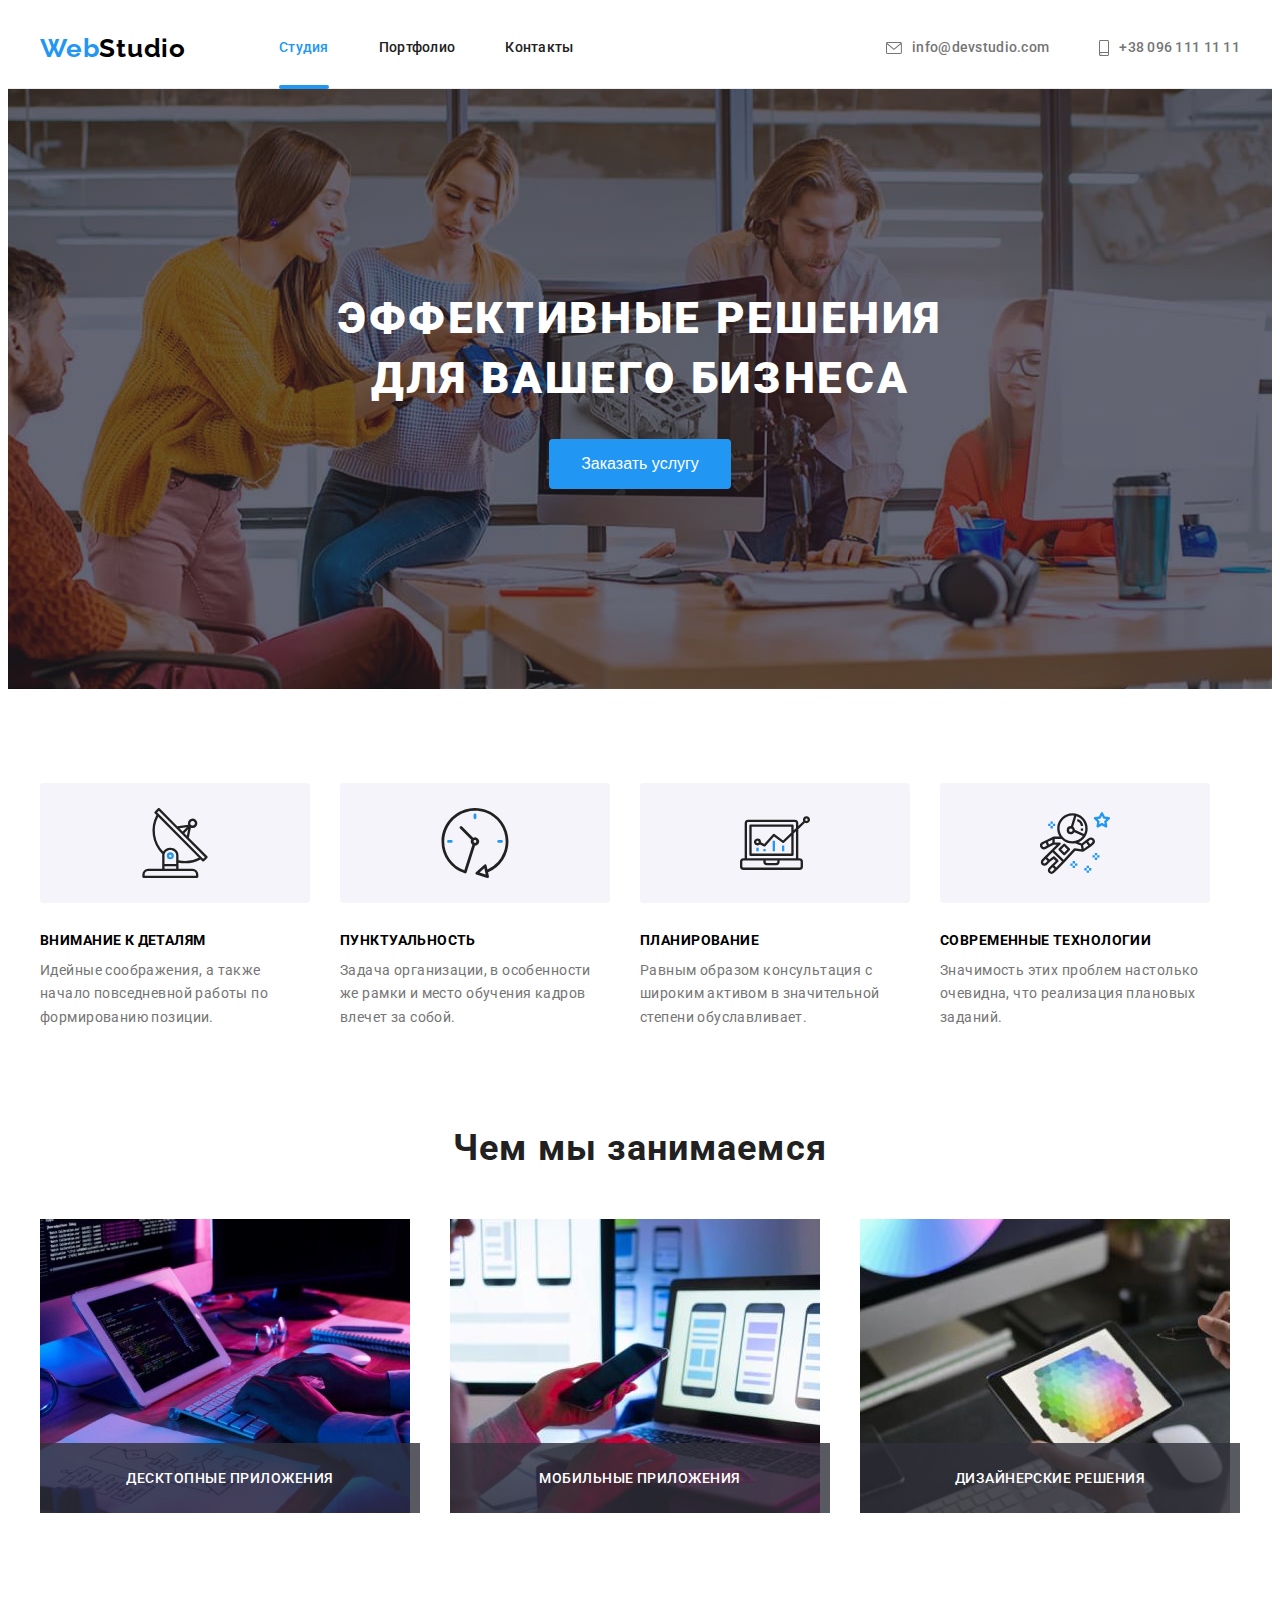
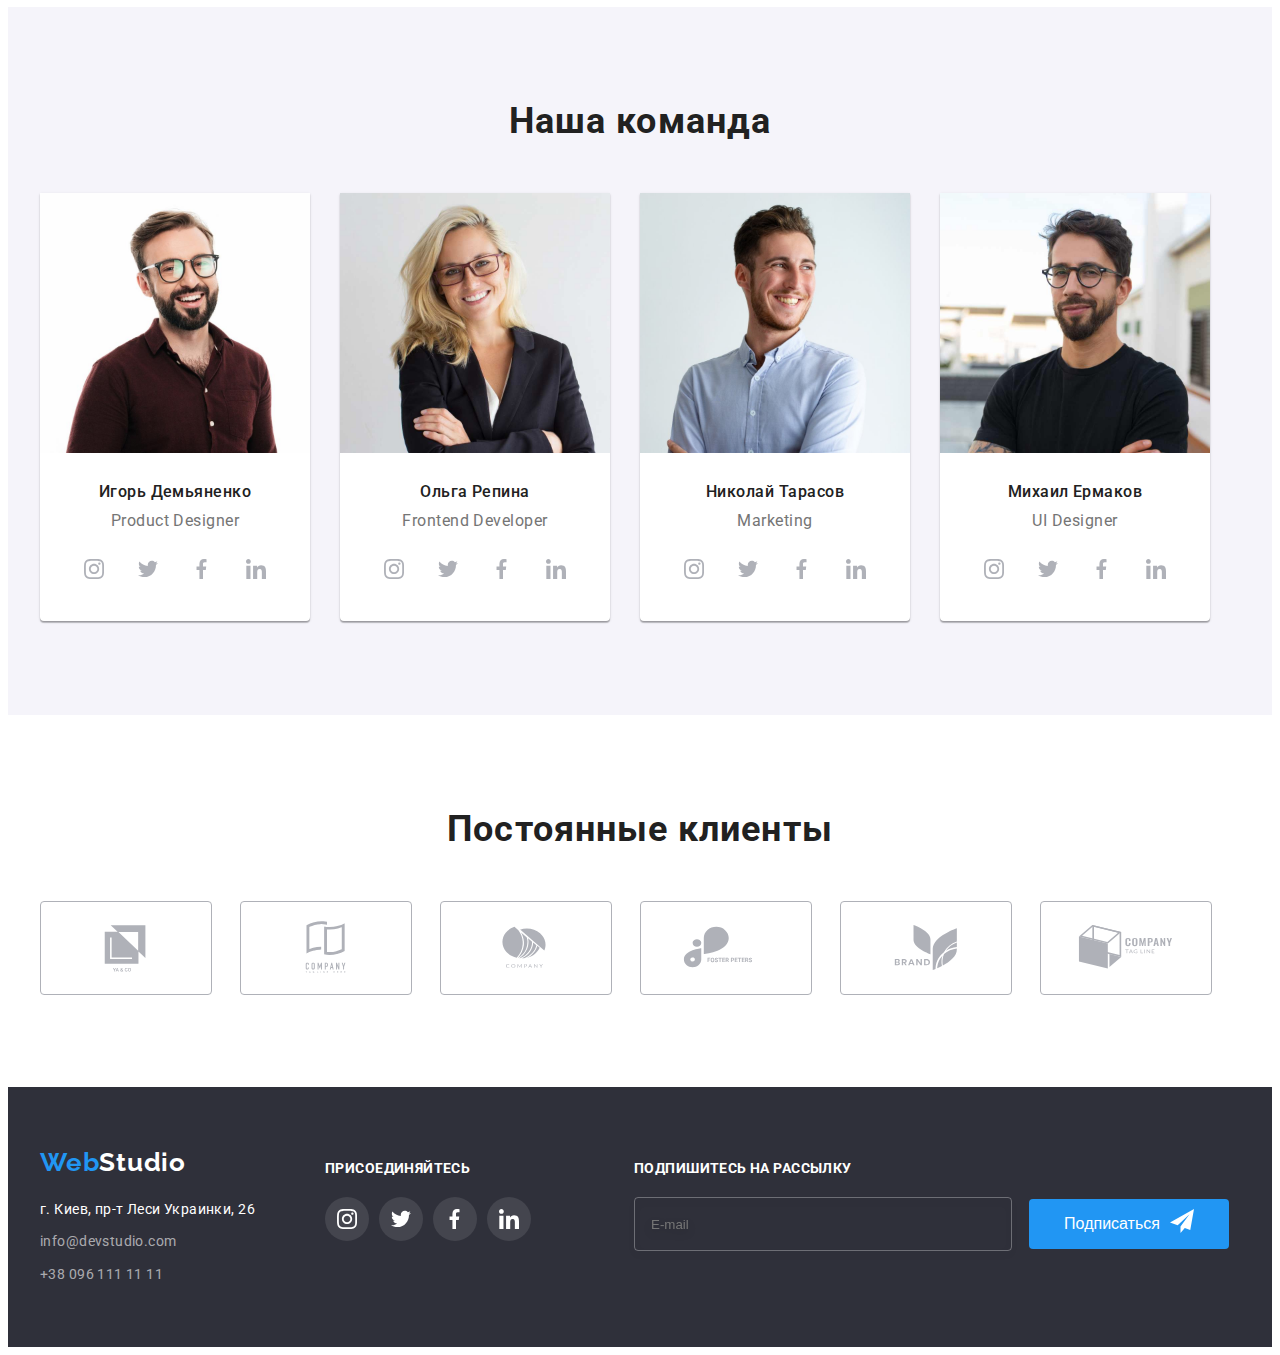
==== commit bf87fecd: "Добавляет именование классов БЭМ для главной страницы" ====
--- a/index.html
+++ b/index.html
@@ -306,50 +306,50 @@
             <div class="container">
                 <h2 class="section__title">Постоянные клиенты</h2>
                 
-                <ul class="clients-list list">
-                    <li class="clients-item">
-                        <a href="" class="client-link link">
-                        <svg class="icon-client" width="106" height="60">
+                <ul class="clients list">
+                    <li class="clients__item">
+                        <a class="client__link link" href="">
+                        <svg class="client__logo" width="106" height="60">
                             <use href="./images/sprite.svg#icon-Logo-one"></use>
                         </svg>
                     </a>
                     </li>
                     
-                    <li class="clients-item">
-                        <a href="" class="client-link link">
-                            <svg class="icon-client" width="106" height="60">
+                    <li class="clients__item">
+                        <a class="client__link link" href="">
+                            <svg class="client__logo" width="106" height="60">
                                 <use href="./images/sprite.svg#icon-Logo-two"></use>
                             </svg>
                         </a>
                     </li>
 
-                    <li class="clients-item">
-                        <a href="" class="client-link link">
-                            <svg class="icon-client" width="106" height="60">
+                    <li class="clients__item">
+                        <a class="client__link link" href="">
+                            <svg class="client__logo" width="106" height="60">
                                 <use href="./images/sprite.svg#icon-Logo-three"></use>
                             </svg>
                         </a>
                     </li>
 
-                    <li class="clients-item">
-                        <a href="" class="client-link link">
-                            <svg class="icon-client" width="106" height="60">
+                    <li class="clients__item">
+                        <a class="client__link link" href="">
+                            <svg class="client__logo" width="106" height="60">
                                 <use href="./images/sprite.svg#icon-Logo-four"></use>
                             </svg>
                         </a>
                     </li>
 
-                    <li class="clients-item">
-                        <a href="" class="client-link link">
-                            <svg class="icon-client" width="106" height="60">
+                    <li class="clients__item">
+                        <a class="client__link link" href="">
+                            <svg class="client__logo" width="106" height="60">
                                 <use href="./images/sprite.svg#icon-Logo-five"></use>
                             </svg>
                         </a>
                     </li>
 
-                    <li class="clients-item">
-                        <a href="" class="client-link link">
-                            <svg class="icon-client" width="106" height="60">
+                    <li class="clients__item">
+                        <a class="client__link link" href="">
+                            <svg class="client__logo" width="106" height="60">
                                 <use href="./images/sprite.svg#icon-Logo-six"></use>
                             </svg>
                         </a>
@@ -374,32 +374,32 @@
             </div>
                 
             <div class="container-join">
-                <p class="footerjoin-text">Присоединяйтесь</p>
+                <p class="container-join__text">Присоединяйтесь</p>
                 <ul class="footer-socialbar list">
-                    <li class="footer-socialitem">
-                        <a class="footer-sociallink" href="#">
-                            <svg class="icon-join" width="20" height="20">
+                    <li class="footer-socialbar__item">
+                        <a class="footer-socialbar__link" href="#">
+                            <svg class="footer-socialbar__icon" width="20" height="20">
                                 <use href="./images/sprite.svg#icon-instagram"></use>
                             </svg>
                         </a>
                     </li>
-                    <li class="footer-socialitem">
-                        <a class="footer-sociallink" href="#">
-                            <svg class="icon-join" width="20" height="20">
+                    <li class="footer-socialbar__item">
+                        <a class="footer-socialbar__link" href="#">
+                            <svg class="footer-socialbar__icon" width="20" height="20">
                                 <use href="./images/sprite.svg#icon-twitter"></use>
                                 </svg>
                         </a>
                     </li>
-                    <li class="footer-socialitem">
-                        <a class="footer-sociallink" href="#">
-                            <svg class="icon-join" width="20" height="20">
+                    <li class="footer-socialbar__item">
+                        <a class="footer-socialbar__link" href="#">
+                            <svg class="footer-socialbar__icon" width="20" height="20">
                                 <use href="./images/sprite.svg#icon-f-letter"></use>
                             </svg>
                         </a>
                     </li>
-                    <li class="footer-socialitem">
-                        <a class="footer-sociallink" href="#">
-                            <svg class="icon-join" width="20" height="20">
+                    <li class="footer-socialbar__item">
+                        <a class="footer-socialbar__link" href="#">
+                            <svg class="footer-socialbar__icon" width="20" height="20">
                                 <use href="./images/sprite.svg#icon-linkedin"></use>
                             </svg>
                         </a>
@@ -408,7 +408,7 @@
             </div>
 <!-- Footer Subscribe -->
                 <div class="footer-subscribe">
-                    <p class="footer-subscribe-text">Подпишитесь на рассылку</p>
+                    <p class="footer-subscribe__text">Подпишитесь на рассылку</p>
                     <form autocomplete="on">
                         <label class="subscribe-label">
                         <input class="field-subscribe" type="email" name="subscribe-email" placeholder="E-mail">
@@ -425,14 +425,14 @@
 <!-- Modal -->
 <div class="backdrop is-hidden" data-modal>
     <div class="modal">
-            <button type="button" class="modal-button" data-modal-close>
-                <svg class="close-icon" width="11" height="11">
+            <button type="button" class="modal__button" data-modal-close>
+                <svg class="modal__close-icon" width="11" height="11">
                     <use href="./images/sprite.svg#icon-modal-closebtn"></use>
                 </svg>
             </button>
 <!-- Form -->
-    <form class="field-form">
-        <p class="field-form-title">Оставьте свои данные, мы вам перезвоним</p>
+    <form class="form">
+        <p class="form__title">Оставьте свои данные, мы вам перезвоним</p>
         
         <label class="field-input-icon">
             <span class="mark">Имя</span>
@@ -460,16 +460,16 @@
             <textarea class="field-textarea" name="textarea" placeholder="Введите текст"></textarea>
         </label>
 <!-- Checkbox -->
-        <div class="modal-form-field" >
+        <div class="checkbox-field" >
             <input type="checkbox" id="check" name="policy" class="visually-hidden checkbox"> 
-            <label for="check" class="check-label">
-                <span class="icon-check" >
-                    <svg class="checkbox-icon" width="11" height="8">
+            <label for="check" class="checkbox-field__label">
+                <span class="checkbox-field__check">
+                    <svg class="checkbox-field__icon" width="11" height="8">
                         <use href="./images/icons.svg#icon-icon-check-Vector"></use>
                         </svg>
                 </span>
-            <span class="checkbox-text">Соглашаюсь с рассылкой и принимаю <span class="checkbox-text">
-                <a class="checkbox-link" href="">Условия договора</a></span>
+            <span class="checkbox-field__text">Соглашаюсь с рассылкой и принимаю <span class="checkbox-text">
+                <a class="checkbox-field__link" href="">Условия договора</a></span>
         </div>
 <!-- Send button -->
         <div class="btn-area">
--- a/css/main.min.css
+++ b/css/main.min.css
@@ -1,2 +1,2 @@
-:root{--primary-text-color: #757575;--title-text-color: #212121;--accent-color: #2196f3;--white-bgc-text-color: #ffffff;--black-text-color: #000000;--hero-footer-bgc: #2f303a;--secondary-bgc: #f5f4fa;--footer-phone-mail-text: rgba(255, 255, 255, 0.6);--footer-social-bgc: rgba(255, 255, 255, 0.1);--icon-normal-color: #afb1b8;--bcg-overlay-color: rgba(33, 150, 243, 0.9);--backdrop-bgc: rgba(0, 0, 0, 0.2);--card-set-gap: 30px;--animation-duration-hw-05: 250ms;--bezier-hw-05: cubic-bezier(0.4, 0, 0.2, 1)}body{background-color:var(--white-bgc-text-ciolor);color:var(--primary-text-color);font-family:Roboto, sans-serif;letter-spacing:0.03em}p,h1,h2,h3,h4,h5,h6{margin-top:0;margin-bottom:0}ul{margin-top:0;margin-bottom:0;padding-left:0}.list{list-style:none}.link{text-decoration:none}img{display:block;max-width:100%;height:auto}.visually-hidden{position:absolute;width:1px;height:1px;margin:-1px;padding:0;overflow:hidden;border:0;clip:rect(0 0 0 0)}.container{justify-content:center;width:1200px;padding-left:15px;padding-right:15px;margin:0 auto}.button{color:var(--title-text-color);background-color:var(--secondary-bgc);font-size:16px;line-height:1.87;font-family:Roboto;font-style:normal;font-weight:500;text-align:center;letter-spacing:0.06em;border-radius:4px;padding:6px 22px;border:0;transition:background-color var(--animation-duration-hw-05) var(--bezier-hw-05),fill var(--animation-duration-hw-05) var(--bezier-hw-05)}.button:hover,.button:focus{color:var(--white-bgc-text-color);background:var(--accent-color);border-radius:4px;box-shadow:0px 3px 1px rgba(0,0,0,0.1),0px 1px 2px rgba(0,0,0,0.08),0px 2px 2px rgba(0,0,0,0.12);border-radius:4px}.button.primary{color:var(--white-bgc-text-color);background-color:var(--accent-color);transition:background-color var(--animation-duration-hw-05) var(--bezier-hw-05),fill var(--animation-duration-hw-05) var(--bezier-hw-05)}.button.primary:hover,.button.primary:focus{color:var(--white-bgc-text-color);background:var(--accent-color);border-radius:4px;box-shadow:0px 3px 1px rgba(0,0,0,0.1),0px 1px 2px rgba(0,0,0,0.08),0px 2px 2px rgba(0,0,0,0.12);border-radius:4px}.button.secondary{color:var(--title-text-color);background-color:var(--secondary-bgc);transition:background-color var(--animation-duration-hw-05) var(--bezier-hw-05),fill var(--animation-duration-hw-05) var(--bezier-hw-05)}.button.secondary:hover,.button.secondary:focus{color:var(--white-bgc-text-color);background:var(--accent-color);border-radius:4px;box-shadow:0px 3px 1px rgba(0,0,0,0.1),0px 1px 2px rgba(0,0,0,0.08),0px 2px 2px rgba(0,0,0,0.12);border-radius:4px}.button-group{display:flex;margin-bottom:50px;justify-content:center}.group-item{display:flex;margin-left:6px;transition:color var(--animation-duration-hw-05) var(--bezier-hw-05)}.social{display:flex;justify-content:center;margin-top:16px}.social__item{margin-right:10px;width:44px;height:44px;fill:var(--icon-normal-color)}.social__item:last-child{margin-right:0}.social__link{width:100%;height:100%;display:flex;align-items:center;justify-content:center;border-radius:50%;fill:var(--icon-normal-color);background-color:var(--white-bgc-text-color);transition:background-color var(--animation-duration-hw-05) var(--bezier-hw-05),fill var(--animation-duration-hw-05) var(--bezier-hw-05)}.social__link:hover,.social__link:focus{background-color:var(--accent-color);fill:var(--white-bgc-text-color)}.footer-subscribe{color:var(--white-bgc-text-color);margin-top:12px;outline:none}.footer-subscribe-text{text-transform:uppercase;font-weight:700;font-size:14px;letter-spacing:0.03em;line-height:1.33;margin-bottom:20px}.field-subscribe{color:rgba(255,255,255,0.6);background-color:transparent;width:358px;height:50px;padding-left:16px;outline:none;border:1px solid rgba(255,255,255,0.3);filter:drop-shadow(0px 4px 4px rgba(0,0,0,0.15));border-radius:4px;transition:border var(--animation-duration-hw-05) var(--bezier-hw-05)}.button-submit{position:relative;width:200px;height:50px;font-size:16px;line-height:1.87;font-weight:500;cursor:pointer;color:var(--white-bgc-text-color);background:var(--accent-color);margin-left:12px;border-radius:4px;padding-top:10px;padding-right:62px;padding-bottom:10px;padding-left:29px;border:0}.icon-send{fill:var(--white-bgc-text-color);position:absolute;align-items:center;justify-content:center;margin-left:10px}.container-join{color:var(--white-bgc-text-color);margin-top:12px;margin-right:93px}.footerjoin-text{text-transform:uppercase;font-weight:700;font-size:14px;letter-spacing:0.03em;line-height:1.33;margin-bottom:20px}.footer-socialbar{display:flex}.footer-socialitem{margin-right:10px;width:44px;height:44px}.footer-sociallink{display:flex;width:100%;height:100%;align-items:center;justify-content:center;border-radius:50%;background-color:var(--footer-social-bgc);transition:background-color var(--animation-duration-hw-05) var(--bezier-hw-05),fill var(--animation-duration-hw-05) var(--bezier-hw-05)}.footer-sociallink:hover,.footer-sociallink:focus{background-color:var(--accent-color);fill:var(--white-bgc-text-color)}.icon-join{fill:var(--white-bgc-text-color)}.checkbox{transition:border var(--animation-duration-hw-05) var(--bezier-hw-05)}.checkbox:checked+.check-label .icon-check{background:var(--accent-color);border:transparent;transition:background-color var(--animation-duration-hw-05) var(--bezier-hw-05)}.checkbox-label{display:flex;align-items:center;margin-bottom:30px;text-align:center;cursor:pointer}.check-label{display:flex;align-items:center;margin-bottom:30px;justify-content:center;text-align:center;cursor:pointer}.icon-check{display:flex;align-items:center;justify-content:center;border:2px solid var(--title-text-color);border-radius:2px;width:16px;height:15px;margin-right:5px;fill:var(--white-bgc-text-color)}.checkbox-text{font-family:Roboto;font-style:normal;font-weight:normal;font-size:14px;line-height:1.71;letter-spacing:0.03em;color:var(--primary-text-color)}.checkbox-link{font-family:Roboto;font-style:normal;font-weight:normal;font-size:14px;line-height:1.71;letter-spacing:0.03em;color:var(--accent-color)}.section{padding-top:94px;padding-bottom:94px}.section__title{font-weight:700;font-size:36px;letter-spacing:0.03em;line-height:1.16;text-align:center;color:var(--title-text-color);margin-bottom:50px}.web{display:flex;color:var(--accent-color);font-family:Raleway;font-style:normal;font-weight:700;font-size:26px;line-height:1.19;letter-spacing:0.03em;text-decoration:none}.logo_color_dark{margin-right:93px;display:flex;font-family:Raleway, sans-serif;font-style:normal;font-weight:700;font-size:26px;line-height:1.19;letter-spacing:0.03em;text-decoration:none;color:var(--black-text-color);transition:color var(--animation-duration-hw-05) var(--bezier-hw-05)}.logo_color_dark:hover,.logo_color_dark:focus{color:var(--accent-color)}.logo_color_light{display:flex;font-family:Raleway, sans-serif;font-style:normal;font-weight:700;font-size:26px;line-height:1.19;letter-spacing:0.03em;text-decoration:none;color:var(--white-bgc-text-color)}.header-list .link{display:block;color:var(--title-text-color);font-weight:500;font-size:14px;line-height:1.14;letter-spacing:0.02em;text-decoration:none;padding-top:32px;padding-bottom:32px}.header-list .link:hover,.header-list .link:focus{color:var(--accent-color)}.header-list .link.current{color:var(--accent-color)}.header{border-bottom:1px solid #ececec}.header .container{display:flex;align-items:center}.header-navigation{display:flex;align-items:center}.header-list{display:flex}.header-list__item .link{display:block;padding-top:32px;padding-bottom:32px;font-weight:500;font-size:14px;line-height:1.14;letter-spacing:0.02em;color:var(--title-text-color);position:relative;transition:color var(--animation-duration-hw-05) var(--bezier-hw-05)}.header-list__item .link:hover::after{opacity:1}.current::after{content:'';display:block;position:absolute;left:0;width:100%;height:4px;bottom:-1px;background-color:var(--accent-color);border-radius:2px;opacity:0;transition:opacity var(--animation-duration-hw-05) var(--bezier-hw-05)}.header-list__item:not(:last-child){margin-right:50px}.header-list .link.current::after{color:var(--accent-color);opacity:1}.header-contacts{display:flex}.contacts-item:not(:last-child){margin-right:50px;box-sizing:border-box;margin-right:30px}.header-mail,.header-tel{display:flex;align-items:center;color:var(--primary-text-color);font-size:14px;font-weight:500;line-height:1.14;letter-spacing:0.02em;padding-top:32px;padding-bottom:32px;text-decoration:none;transition:color var(--animation-duration-hw-05) var(--bezier-hw-05)}.header-mail:hover,.header-mail:focus,.header-tel:hover,.header-tel:focus{color:var(--accent-color)}.icon-mail,.icon-tel{margin-right:10px;fill:currentColor}.header-mail{margin-right:50px}.header-contacts{display:flex;margin-left:auto}.banner{padding-top:200px;padding-bottom:200px;background:var(--hero-footer-bgc);background-image:linear-gradient(to right, rgba(47,48,58,0.4), rgba(47,48,58,0.4)),url("../images/hero-bg-main.jpg");background-repeat:no-repeat;background-position:center;background-size:auto}.banner-container{width:696px;margin:0 auto}.banner-content{text-align:center;font-size:44px;font-weight:900;line-height:1.36;text-transform:uppercase;color:var(--white-bgc-text-color);letter-spacing:0.06em}.button-order{font-size:16px;line-height:1.87;font-weight:500;cursor:pointer;color:var(--white-bgc-text-color);background:var(--accent-color);display:block;margin:0 auto;margin-top:30px;border-radius:4px;padding-top:10px;padding-right:32px;padding-bottom:10px;padding-left:32px;border:0}.button-order:hover,.button-order:focus{background:var(--accent-color);box-shadow:0px 4px 4px rgba(0,0,0,0.15);border-radius:4px;color:var(--white-bgc-text-color)}.features{padding-top:94px}.features-list{display:flex}.features-list__item{margin-right:30px;width:270px;height:251px;justify-content:center;width:1200px}.features-list__item::before{display:block;content:'';width:270px;height:120px;background-size:contain;background-position:center;background:#f5f4fa;border-radius:4px}.icon-attention::before{background-image:url(../images/antenna-one.svg);background-position:center;background-size:auto;background-repeat:no-repeat}.icon-punctuality::before{background-image:url(../images/clock-one.svg);background-position:center;background-size:auto;background-repeat:no-repeat}.icon-planning::before{background-image:url(../images/diagram-one.svg);background-position:center;background-size:auto;background-repeat:no-repeat}.icon-technologies::before{background-image:url(../images/astronaut-one.svg);background-position:center;background-size:auto;background-repeat:no-repeat}.features-list__title{margin-bottom:10px;font-style:normal;font-weight:bold;font-size:14px;line-height:1.14;letter-spacing:0.03em;text-transform:uppercase;color:var(--black-text-color);margin-top:30px}.features-list__title:last-child{margin-right:0}.features-list__text{font-style:normal;font-size:14px;line-height:1.71;letter-spacing:0.03em;color:var(--primary-text-color)}.products{display:flex;margin-top:50px;margin-left:-30px}.products .products__item{display:flex;flex-basis:calc(100% / 3 - 30px);margin-left:30px;position:relative}.products__title{color:var(--white-bgc-text-color);position:absolute;font-family:Roboto;font-style:normal;font-weight:500;text-transform:uppercase;bottom:0;font-size:14px;background:rgba(47,48,58,0.8);width:100%;height:70px;display:flex;align-items:center;justify-content:center}.section-team{padding-top:94px;padding-bottom:94px;background:var(--secondary-bgc)}.team{display:flex;margin-top:50px}.team__item{background-color:var(--white-bgc-text-color);border-radius:5px;box-shadow:0px 1px 3px rgba(0,0,0,0.12),0px 1px 1px rgba(0,0,0,0.14),0px 2px 1px rgba(0,0,0,0.2);border-radius:0px 0px 4px 4px}.team__item:not(:last-child){margin-right:30px}.member{padding-top:30px;padding-bottom:30px}.member__name{color:var(--title-text-color);font-weight:500;font-size:16px;line-height:1.18;letter-spacing:0.03em;text-align:center}.member__position{color:var(--primary-text-color);font-size:16px;line-height:1.18;letter-spacing:0.03em;text-align:center;padding-top:10px}.clients-list{display:flex;margin-top:50px}.clients-item{width:170px;height:92px}.clients-item:not(:last-child){margin-right:30px}.client-link{display:flex;align-items:center;justify-content:center;width:100%;height:100%;border:solid 1px var(--icon-normal-color);border-radius:4px;cursor:pointer;border-color:hover var(--accent-color);border-color:focus var(--accent-color);color:var(--icon-normal-color);transition:color var(--animation-duration-hw-05) var(--bezier-hw-05)}.client-link:hover,.client-link:focus{color:var(--accent-color)}.icon-client{fill:currentColor}.footer{display:flex;background:var(--hero-footer-bgc);padding-top:60px;padding-bottom:60px;margin:0 auto}.container-footer{display:flex;width:1200px;padding-left:15px;padding-right:15px;margin:0 auto}.footer-address{margin-right:70px}.footer-logo{display:flex;color:var(--white-bgc-text-color);font-family:Raleway, sans-serif;font-style:normal;font-weight:700;font-size:26px;line-height:1.19;letter-spacing:0.03em;text-decoration:none}.address{color:var(--white-bgc-text-color);background-color:var(--hero-footer-bgc);font-weight:400;font-size:14px;line-height:1.71;letter-spacing:0.03em;text-decoration:none;font-style:normal;margin-top:20px}.mail-footer{padding-top:9px;font-style:normal}.tel-footer{padding-top:9px;font-style:normal}.footer-mail{color:var(--footer-phone-mail-text);font-weight:400;font-size:14px;line-height:1.71;letter-spacing:0.03em;text-decoration:none;font-style:normal;transition:color var(--animation-duration-hw-05) var(--bezier-hw-05)}.footer-mail:hover,.footer-mail:focus{color:var(--accent-color);background-color:var(--hero-footer-bgc)}.footer-tel{color:var(--footer-phone-mail-text);font-weight:400;font-size:14px;line-height:1.71;text-decoration:none;font-style:normal;transition:color var(--animation-duration-hw-05) var(--bezier-hw-05)}.footer-tel:hover,.footer-tel:focus{color:var(--accent-color);background-color:var(--hero-footer-bgc)}.backdrop{position:fixed;width:100vw;height:100vh;background-color:var(--backdrop-bgc);top:0;transition:opacity var(--animation-duration-hw-05),visibility var(--animation-duration-hw-05)}.backdrop.is-hidden{opacity:0;visibility:hidden;pointer-events:none}.modal{position:absolute;width:528px;min-height:581px;background-color:var(--white-bgc-text-color);box-shadow:0px 1px 3px rgba(0,0,0,0.12),0px 1px 1px rgba(0,0,0,0.14),0px 2px 1px rgba(0,0,0,0.2);border-radius:4px;left:50%;top:50%;transform:translate(-50%, -50%);padding:40px}.modal-button{width:30px;height:30px;border:1px solid rgba(0,0,0,0.1);background-color:unset;border-radius:50%;position:absolute;top:8px;right:8px;transition:color var(--animation-duration-hw-05) var(--bezier-hw-05),fill var(--animation-duration-hw-05) var(--bezier-hw-05)}.modal-button:focus .close-icon,.modal-button:hover .close-icon{fill:var(--accent-color)}.close-icon{transition:fill var(--animation-duration-hw-05) var(--bezier-hw-05),fill var(--animation-duration-hw-05) var(--bezier-hw-05)}.field-form{display:flex;justify-content:center;flex-direction:column;width:448px}.field-form-title{margin-top:2px;margin-bottom:15px;font-family:Roboto;font-style:normal;font-weight:bold;font-size:20px;line-height:1.15;text-align:center;letter-spacing:0.03em;color:var(--title-text-color)}.field-input-icon{display:flex;flex-direction:column;position:relative;margin-bottom:10px}.mark{font-family:Roboto;font-style:normal;font-weight:normal;font-size:12px;line-height:1.16;letter-spacing:0.01em;color:var(--primary-text-color);margin-bottom:4px}.field-input{width:100%;height:40px;padding-left:42px;border:1px solid rgba(33,33,33,0.2);border-radius:4px;outline:none;transition:border var(--animation-duration-hw-05) var(--bezier-hw-05)}.field-input:hover,.field-input:focus{border-color:#188ce8;cursor:pointer}.field-icon{position:absolute;top:50%;left:12px}.field-input:focus+.field-icon{fill:#188ce8}.field-textarea{width:100%;height:120px;border:1px solid rgba(33,33,33,0.2);box-sizing:border-box;border-radius:4px;padding:12px 16px;resize:none;outline:none;transition:border var(--animation-duration-hw-05) var(--bezier-hw-05)}.field-textarea:hover,.field-textarea:focus{border-color:#188ce8;cursor:pointer}.field-textarea::placeholder{font-family:Roboto;font-style:normal;font-weight:normal;font-size:12px;line-height:1.16;letter-spacing:0.01em;color:rgba(117,117,117,0.5)}.textarea-label{display:flex;flex-direction:column;margin-bottom:20px}.btn-area{display:flex;justify-content:center}.send-btn{width:200px;height:50px;font-weight:700;font-size:16px;line-height:1.87;letter-spacing:0.06em;color:var(--white-bgc-text-color);background-color:var(--accent-color);box-shadow:0px 4px 4px rgba(0,0,0,0.15);border:transparent;border-radius:4px;transition:background-color var(--animation-duration-hw-05) var(--bezier-hw-05)}.send-btn:hover,.send-btn:focus{background-color:#188ce8;cursor:pointer}.cardset{padding:0;margin:0;list-style:none;display:flex;flex-wrap:wrap;margin-left:calc(-1 * var(--card-set-gap));margin-top:calc(-1 * var(--card-set-gap))}.cardset .cardset__item{flex-basis:calc(100% / 3 - var(--card-set-gap));margin-left:var(--card-set-gap);margin-top:var(--card-set-gap)}.cardset .cardset__item:hover,.cardset .cardset__item:focus{box-shadow:0px 1px 1px rgba(0,0,0,0.12),0px 4px 4px rgba(0,0,0,0.06),1px 4px 6px rgba(0,0,0,0.16)}.card__overlay{position:absolute;bottom:0;left:0;width:100%;height:100%;background:var(--bcg-overlay-color);transition:transform var(--animation-duration-hw-05) var(--bezier-hw-05);transform:translateY(100%)}.cardset__link:hover .card__overlay,.cardset__link:focus .card__overlay{opacity:1;transform:translateY(0)}.card__thumb{position:relative;overflow:hidden}.card__description{position:absolute;padding:63px 24px;font-style:normal;font-weight:normal;font-size:18px;line-height:1.55;letter-spacing:0.03em;align-items:center;justify-content:center;bottom:0;width:100%;height:100%;color:var(--white-bgc-text-color)}.card__description:hover::before,.card__description:focus::before{opacity:1;transform:translateY(0)}.card__meta{border:1px solid #eeeeee;border-left:1px solid #eeeeee;border-right:1px solid #eeeeee;padding:20px 24px 20px 24px}.card__title{color:var(--title-text-color);font-family:Roboto;font-style:normal;font-weight:700;font-size:18px;line-height:2;letter-spacing:0.06em;text-align:start}.card__text{color:var(--primary-text-color);text-align:start;margin-top:4px}
+:root{--primary-text-color: #757575;--title-text-color: #212121;--accent-color: #2196f3;--white-bgc-text-color: #ffffff;--black-text-color: #000000;--hero-footer-bgc: #2f303a;--secondary-bgc: #f5f4fa;--footer-phone-mail-text: rgba(255, 255, 255, 0.6);--footer-social-bgc: rgba(255, 255, 255, 0.1);--icon-normal-color: #afb1b8;--bcg-overlay-color: rgba(33, 150, 243, 0.9);--backdrop-bgc: rgba(0, 0, 0, 0.2);--card-set-gap: 30px;--animation-duration-hw-05: 250ms;--bezier-hw-05: cubic-bezier(0.4, 0, 0.2, 1)}body{background-color:var(--white-bgc-text-ciolor);color:var(--primary-text-color);font-family:Roboto, sans-serif;letter-spacing:0.03em}p,h1,h2,h3,h4,h5,h6{margin-top:0;margin-bottom:0}ul{margin-top:0;margin-bottom:0;padding-left:0}.list{list-style:none}.link{text-decoration:none}img{display:block;max-width:100%;height:auto}.visually-hidden{position:absolute;width:1px;height:1px;margin:-1px;padding:0;overflow:hidden;border:0;clip:rect(0 0 0 0)}.container{justify-content:center;width:1200px;padding-left:15px;padding-right:15px;margin:0 auto}.button{color:var(--title-text-color);background-color:var(--secondary-bgc);font-size:16px;line-height:1.87;font-family:Roboto;font-style:normal;font-weight:500;text-align:center;letter-spacing:0.06em;border-radius:4px;padding:6px 22px;border:0;transition:background-color var(--animation-duration-hw-05) var(--bezier-hw-05),fill var(--animation-duration-hw-05) var(--bezier-hw-05)}.button:hover,.button:focus{color:var(--white-bgc-text-color);background:var(--accent-color);border-radius:4px;box-shadow:0px 3px 1px rgba(0,0,0,0.1),0px 1px 2px rgba(0,0,0,0.08),0px 2px 2px rgba(0,0,0,0.12);border-radius:4px}.button.primary{color:var(--white-bgc-text-color);background-color:var(--accent-color);transition:background-color var(--animation-duration-hw-05) var(--bezier-hw-05),fill var(--animation-duration-hw-05) var(--bezier-hw-05)}.button.primary:hover,.button.primary:focus{color:var(--white-bgc-text-color);background:var(--accent-color);border-radius:4px;box-shadow:0px 3px 1px rgba(0,0,0,0.1),0px 1px 2px rgba(0,0,0,0.08),0px 2px 2px rgba(0,0,0,0.12);border-radius:4px}.button.secondary{color:var(--title-text-color);background-color:var(--secondary-bgc);transition:background-color var(--animation-duration-hw-05) var(--bezier-hw-05),fill var(--animation-duration-hw-05) var(--bezier-hw-05)}.button.secondary:hover,.button.secondary:focus{color:var(--white-bgc-text-color);background:var(--accent-color);border-radius:4px;box-shadow:0px 3px 1px rgba(0,0,0,0.1),0px 1px 2px rgba(0,0,0,0.08),0px 2px 2px rgba(0,0,0,0.12);border-radius:4px}.button-group{display:flex;margin-bottom:50px;justify-content:center}.group-item{display:flex;margin-left:6px;transition:color var(--animation-duration-hw-05) var(--bezier-hw-05)}.social{display:flex;justify-content:center;margin-top:16px}.social__item{margin-right:10px;width:44px;height:44px;fill:var(--icon-normal-color)}.social__item:last-child{margin-right:0}.social__link{width:100%;height:100%;display:flex;align-items:center;justify-content:center;border-radius:50%;fill:var(--icon-normal-color);background-color:var(--white-bgc-text-color);transition:background-color var(--animation-duration-hw-05) var(--bezier-hw-05),fill var(--animation-duration-hw-05) var(--bezier-hw-05)}.social__link:hover,.social__link:focus{background-color:var(--accent-color);fill:var(--white-bgc-text-color)}.footer-subscribe{color:var(--white-bgc-text-color);margin-top:12px;outline:none}.footer-subscribe__text{text-transform:uppercase;font-weight:700;font-size:14px;letter-spacing:0.03em;line-height:1.33;margin-bottom:20px}.field-subscribe{color:rgba(255,255,255,0.6);background-color:transparent;width:358px;height:50px;padding-left:16px;outline:none;border:1px solid rgba(255,255,255,0.3);filter:drop-shadow(0px 4px 4px rgba(0,0,0,0.15));border-radius:4px;transition:border var(--animation-duration-hw-05) var(--bezier-hw-05)}.button-submit{position:relative;width:200px;height:50px;font-size:16px;line-height:1.87;font-weight:500;cursor:pointer;color:var(--white-bgc-text-color);background:var(--accent-color);margin-left:12px;border-radius:4px;padding-top:10px;padding-right:62px;padding-bottom:10px;padding-left:29px;border:0}.icon-send{fill:var(--white-bgc-text-color);position:absolute;align-items:center;justify-content:center;margin-left:10px}.container-join{color:var(--white-bgc-text-color);margin-top:12px;margin-right:93px}.container-join__text{text-transform:uppercase;font-weight:700;font-size:14px;letter-spacing:0.03em;line-height:1.33;margin-bottom:20px}.footer-socialbar{display:flex}.footer-socialbar__item{margin-right:10px;width:44px;height:44px}.footer-socialbar__link{display:flex;width:100%;height:100%;align-items:center;justify-content:center;border-radius:50%;background-color:var(--footer-social-bgc);transition:background-color var(--animation-duration-hw-05) var(--bezier-hw-05),fill var(--animation-duration-hw-05) var(--bezier-hw-05)}.footer-socialbar__link:hover,.footer-socialbar__link:focus{background-color:var(--accent-color);fill:var(--white-bgc-text-color)}.footer-socialbar__icon{fill:var(--white-bgc-text-color)}.checkbox{transition:border var(--animation-duration-hw-05) var(--bezier-hw-05)}.checkbox:checked+.checkbox-field__label .checkbox-field__check{background:var(--accent-color);border:transparent;transition:background-color var(--animation-duration-hw-05) var(--bezier-hw-05)}.checkbox-field__label{display:flex;align-items:center;justify-content:center;margin-bottom:30px;text-align:center;cursor:pointer}.checkbox-field__check{display:flex;align-items:center;justify-content:center;border:2px solid var(--title-text-color);border-radius:2px;width:16px;height:15px;margin-right:5px;fill:var(--white-bgc-text-color)}.checkbox-field__text{font-size:14px;line-height:1.71;font-weight:400;letter-spacing:0.03em;font-family:Roboto;font-style:normal;color:var(--primary-text-color)}.checkbox-field__link{font-size:14px;line-height:1.71;font-weight:400;letter-spacing:0.03em;font-family:Roboto;font-style:normal;color:var(--accent-color)}.section{padding-top:94px;padding-bottom:94px}.section__title{font-size:36px;line-height:1.16;font-weight:700;letter-spacing:0.03em;text-align:center;color:var(--title-text-color);margin-bottom:50px}.web{display:flex;color:var(--accent-color);font-family:Raleway;font-style:normal;font-weight:700;font-size:26px;line-height:1.19;letter-spacing:0.03em;text-decoration:none}.logo_color_dark{margin-right:93px;display:flex;font-family:Raleway, sans-serif;font-style:normal;font-weight:700;font-size:26px;line-height:1.19;letter-spacing:0.03em;text-decoration:none;color:var(--black-text-color);transition:color var(--animation-duration-hw-05) var(--bezier-hw-05)}.logo_color_dark:hover,.logo_color_dark:focus{color:var(--accent-color)}.logo_color_light{display:flex;font-family:Raleway, sans-serif;font-style:normal;font-weight:700;font-size:26px;line-height:1.19;letter-spacing:0.03em;text-decoration:none;color:var(--white-bgc-text-color)}.header-list .link{display:block;color:var(--title-text-color);font-weight:500;font-size:14px;line-height:1.14;letter-spacing:0.02em;text-decoration:none;padding-top:32px;padding-bottom:32px}.header-list .link:hover,.header-list .link:focus{color:var(--accent-color)}.header-list .link.current{color:var(--accent-color)}.header{border-bottom:1px solid #ececec}.header .container{display:flex;align-items:center}.header-navigation{display:flex;align-items:center}.header-list{display:flex}.header-list__item .link{display:block;padding-top:32px;padding-bottom:32px;font-weight:500;font-size:14px;line-height:1.14;letter-spacing:0.02em;color:var(--title-text-color);position:relative;transition:color var(--animation-duration-hw-05) var(--bezier-hw-05)}.header-list__item .link:hover::after{opacity:1}.current::after{content:'';display:block;position:absolute;left:0;width:100%;height:4px;bottom:-1px;background-color:var(--accent-color);border-radius:2px;opacity:0;transition:opacity var(--animation-duration-hw-05) var(--bezier-hw-05)}.header-list__item:not(:last-child){margin-right:50px}.header-list .link.current::after{color:var(--accent-color);opacity:1}.header-contacts{display:flex}.contacts-item:not(:last-child){margin-right:50px;box-sizing:border-box;margin-right:30px}.header-mail,.header-tel{display:flex;align-items:center;color:var(--primary-text-color);font-size:14px;font-weight:500;line-height:1.14;letter-spacing:0.02em;padding-top:32px;padding-bottom:32px;text-decoration:none;transition:color var(--animation-duration-hw-05) var(--bezier-hw-05)}.header-mail:hover,.header-mail:focus,.header-tel:hover,.header-tel:focus{color:var(--accent-color)}.icon-mail,.icon-tel{margin-right:10px;fill:currentColor}.header-mail{margin-right:50px}.header-contacts{display:flex;margin-left:auto}.banner{padding-top:200px;padding-bottom:200px;background:var(--hero-footer-bgc);background-image:linear-gradient(to right, rgba(47,48,58,0.4), rgba(47,48,58,0.4)),url("../images/hero-bg-main.jpg");background-repeat:no-repeat;background-position:center;background-size:auto}.banner-container{width:696px;margin:0 auto}.banner-content{text-align:center;font-size:44px;font-weight:900;line-height:1.36;text-transform:uppercase;color:var(--white-bgc-text-color);letter-spacing:0.06em}.button-order{font-size:16px;line-height:1.87;font-weight:500;cursor:pointer;color:var(--white-bgc-text-color);background:var(--accent-color);display:block;margin:0 auto;margin-top:30px;border-radius:4px;padding-top:10px;padding-right:32px;padding-bottom:10px;padding-left:32px;border:0}.button-order:hover,.button-order:focus{background:var(--accent-color);box-shadow:0px 4px 4px rgba(0,0,0,0.15);border-radius:4px;color:var(--white-bgc-text-color)}.features{padding-top:94px}.features-list{display:flex}.features-list__item{margin-right:30px;width:270px;height:251px;justify-content:center;width:1200px}.features-list__item::before{display:block;content:'';width:270px;height:120px;background-size:contain;background-position:center;background:#f5f4fa;border-radius:4px}.icon-attention::before{background-image:url(../images/antenna-one.svg);background-position:center;background-size:auto;background-repeat:no-repeat}.icon-punctuality::before{background-image:url(../images/clock-one.svg);background-position:center;background-size:auto;background-repeat:no-repeat}.icon-planning::before{background-image:url(../images/diagram-one.svg);background-position:center;background-size:auto;background-repeat:no-repeat}.icon-technologies::before{background-image:url(../images/astronaut-one.svg);background-position:center;background-size:auto;background-repeat:no-repeat}.features-list__title{margin-bottom:10px;font-style:normal;font-weight:bold;font-size:14px;line-height:1.14;letter-spacing:0.03em;text-transform:uppercase;color:var(--black-text-color);margin-top:30px}.features-list__title:last-child{margin-right:0}.features-list__text{font-size:14px;line-height:1.71;font-weight:400;letter-spacing:0.03em;color:var(--primary-text-color)}.products{display:flex;margin-top:50px;margin-left:-30px}.products .products__item{display:flex;flex-basis:calc(100% / 3 - 30px);margin-left:30px;position:relative}.products__title{color:var(--white-bgc-text-color);position:absolute;font-family:Roboto;font-style:normal;font-weight:500;text-transform:uppercase;bottom:0;font-size:14px;background:rgba(47,48,58,0.8);width:100%;height:70px;display:flex;align-items:center;justify-content:center}.section-team{padding-top:94px;padding-bottom:94px;background:var(--secondary-bgc)}.team{display:flex;margin-top:50px}.team__item{background-color:var(--white-bgc-text-color);border-radius:5px;box-shadow:0px 1px 3px rgba(0,0,0,0.12),0px 1px 1px rgba(0,0,0,0.14),0px 2px 1px rgba(0,0,0,0.2);border-radius:0px 0px 4px 4px}.team__item:not(:last-child){margin-right:30px}.member{padding-top:30px;padding-bottom:30px}.member__name{color:var(--title-text-color);font-weight:500;font-size:16px;line-height:1.18;letter-spacing:0.03em;text-align:center}.member__position{color:var(--primary-text-color);font-size:16px;line-height:1.18;letter-spacing:0.03em;text-align:center;padding-top:10px}.clients{display:flex;margin-top:50px}.clients__item{width:170px;height:92px}.clients__item:not(:last-child){margin-right:30px}.client__link{display:flex;align-items:center;justify-content:center;width:100%;height:100%;border:solid 1px var(--icon-normal-color);border-radius:4px;cursor:pointer;border-color:hover var(--accent-color);border-color:focus var(--accent-color);color:var(--icon-normal-color);transition:color var(--animation-duration-hw-05) var(--bezier-hw-05)}.client__link:hover,.client__link:focus{color:var(--accent-color)}.client__logo{fill:currentColor}.footer{display:flex;background:var(--hero-footer-bgc);padding-top:60px;padding-bottom:60px;margin:0 auto}.container-footer{display:flex;width:1200px;padding-left:15px;padding-right:15px;margin:0 auto}.footer-address{margin-right:70px}.footer-logo{display:flex;color:var(--white-bgc-text-color);font-family:Raleway, sans-serif;font-style:normal;font-weight:700;font-size:26px;line-height:1.19;letter-spacing:0.03em;text-decoration:none}.address{color:var(--white-bgc-text-color);background-color:var(--hero-footer-bgc);font-size:14px;line-height:1.71;font-weight:400;letter-spacing:0.03em;text-decoration:none;font-style:normal;margin-top:20px}.mail-footer{padding-top:9px;font-style:normal}.tel-footer{padding-top:9px;font-style:normal}.footer-mail{color:var(--footer-phone-mail-text);font-size:14px;line-height:1.71;font-weight:400;letter-spacing:0.03em;text-decoration:none;font-style:normal;transition:color var(--animation-duration-hw-05) var(--bezier-hw-05)}.footer-mail:hover,.footer-mail:focus{color:var(--accent-color);background-color:var(--hero-footer-bgc)}.footer-tel{color:var(--footer-phone-mail-text);font-size:14px;line-height:1.71;font-weight:400;letter-spacing:0.03em;text-decoration:none;font-style:normal;transition:color var(--animation-duration-hw-05) var(--bezier-hw-05)}.footer-tel:hover,.footer-tel:focus{color:var(--accent-color);background-color:var(--hero-footer-bgc)}.backdrop{position:fixed;width:100vw;height:100vh;background-color:var(--backdrop-bgc);top:0;transition:opacity var(--animation-duration-hw-05),visibility var(--animation-duration-hw-05)}.backdrop.is-hidden{opacity:0;visibility:hidden;pointer-events:none}.modal{position:absolute;width:528px;min-height:581px;background-color:var(--white-bgc-text-color);box-shadow:0px 1px 3px rgba(0,0,0,0.12),0px 1px 1px rgba(0,0,0,0.14),0px 2px 1px rgba(0,0,0,0.2);border-radius:4px;left:50%;top:50%;transform:translate(-50%, -50%);padding:40px}.modal__button{width:30px;height:30px;border:1px solid rgba(0,0,0,0.1);background-color:unset;border-radius:50%;position:absolute;top:8px;right:8px;transition:color var(--animation-duration-hw-05) var(--bezier-hw-05),fill var(--animation-duration-hw-05) var(--bezier-hw-05)}.modal__button:focus .modal__close-icon,.modal__button:hover .modal__close-icon{fill:var(--accent-color)}.modal__close-icon{transition:fill var(--animation-duration-hw-05) var(--bezier-hw-05),fill var(--animation-duration-hw-05) var(--bezier-hw-05)}.form{display:flex;justify-content:center;flex-direction:column;width:448px}.form__title{margin-top:2px;margin-bottom:15px;font-family:Roboto;font-style:normal;font-weight:bold;font-size:20px;line-height:1.15;text-align:center;letter-spacing:0.03em;color:var(--title-text-color)}.field-input-icon{display:flex;flex-direction:column;position:relative;margin-bottom:10px}.mark{font-family:Roboto;font-style:normal;font-weight:normal;font-size:12px;line-height:1.16;letter-spacing:0.01em;color:var(--primary-text-color);margin-bottom:4px}.field-input{width:100%;height:40px;padding-left:42px;border:1px solid rgba(33,33,33,0.2);border-radius:4px;outline:none;transition:border var(--animation-duration-hw-05) var(--bezier-hw-05)}.field-input:hover,.field-input:focus{border-color:#188ce8;cursor:pointer}.field-icon{position:absolute;top:50%;left:12px}.field-input:focus+.field-icon{fill:#188ce8}.field-textarea{width:100%;height:120px;border:1px solid rgba(33,33,33,0.2);box-sizing:border-box;border-radius:4px;padding:12px 16px;resize:none;outline:none;transition:border var(--animation-duration-hw-05) var(--bezier-hw-05)}.field-textarea:hover,.field-textarea:focus{border-color:#188ce8;cursor:pointer}.field-textarea::placeholder{font-family:Roboto;font-style:normal;font-weight:normal;font-size:12px;line-height:1.16;letter-spacing:0.01em;color:rgba(117,117,117,0.5)}.textarea-label{display:flex;flex-direction:column;margin-bottom:20px}.btn-area{display:flex;justify-content:center}.send-btn{width:200px;height:50px;font-weight:700;font-size:16px;line-height:1.87;letter-spacing:0.06em;color:var(--white-bgc-text-color);background-color:var(--accent-color);box-shadow:0px 4px 4px rgba(0,0,0,0.15);border:transparent;border-radius:4px;transition:background-color var(--animation-duration-hw-05) var(--bezier-hw-05)}.send-btn:hover,.send-btn:focus{background-color:#188ce8;cursor:pointer}.cardset{padding:0;margin:0;list-style:none;display:flex;flex-wrap:wrap;margin-left:calc(-1 * var(--card-set-gap));margin-top:calc(-1 * var(--card-set-gap))}.cardset .cardset__item{flex-basis:calc(100% / 3 - var(--card-set-gap));margin-left:var(--card-set-gap);margin-top:var(--card-set-gap)}.cardset .cardset__item:hover,.cardset .cardset__item:focus{box-shadow:0px 1px 1px rgba(0,0,0,0.12),0px 4px 4px rgba(0,0,0,0.06),1px 4px 6px rgba(0,0,0,0.16)}.card__overlay{position:absolute;bottom:0;left:0;width:100%;height:100%;background:var(--bcg-overlay-color);transition:transform var(--animation-duration-hw-05) var(--bezier-hw-05);transform:translateY(100%)}.cardset__link:hover .card__overlay,.cardset__link:focus .card__overlay{opacity:1;transform:translateY(0)}.card__thumb{position:relative;overflow:hidden}.card__description{position:absolute;padding:63px 24px;font-style:normal;font-weight:normal;font-size:18px;line-height:1.55;letter-spacing:0.03em;align-items:center;justify-content:center;bottom:0;width:100%;height:100%;color:var(--white-bgc-text-color)}.card__description:hover::before,.card__description:focus::before{opacity:1;transform:translateY(0)}.card__meta{border:1px solid #eeeeee;border-left:1px solid #eeeeee;border-right:1px solid #eeeeee;padding:20px 24px 20px 24px}.card__title{color:var(--title-text-color);font-family:Roboto;font-style:normal;font-weight:700;font-size:18px;line-height:2;letter-spacing:0.06em;text-align:start}.card__text{color:var(--primary-text-color);text-align:start;margin-top:4px}
 /*# sourceMappingURL=main.min.css.map */